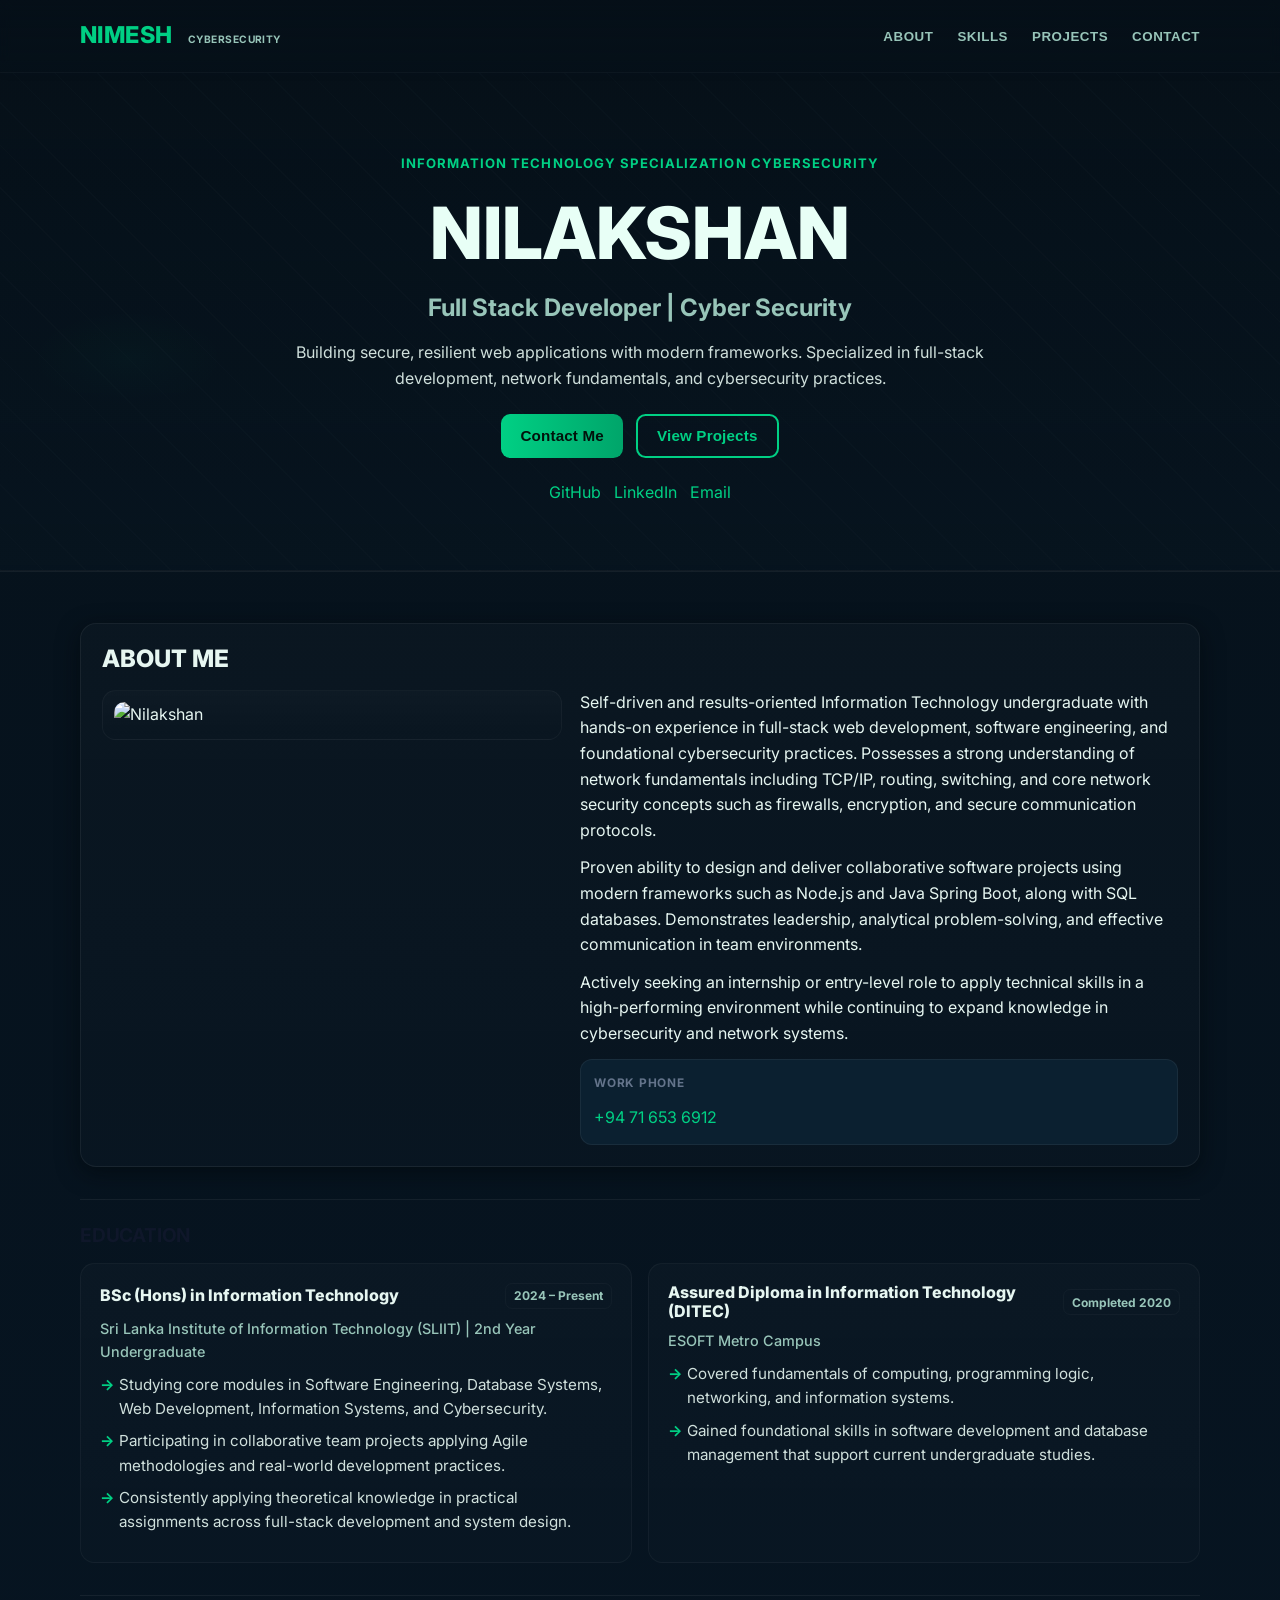
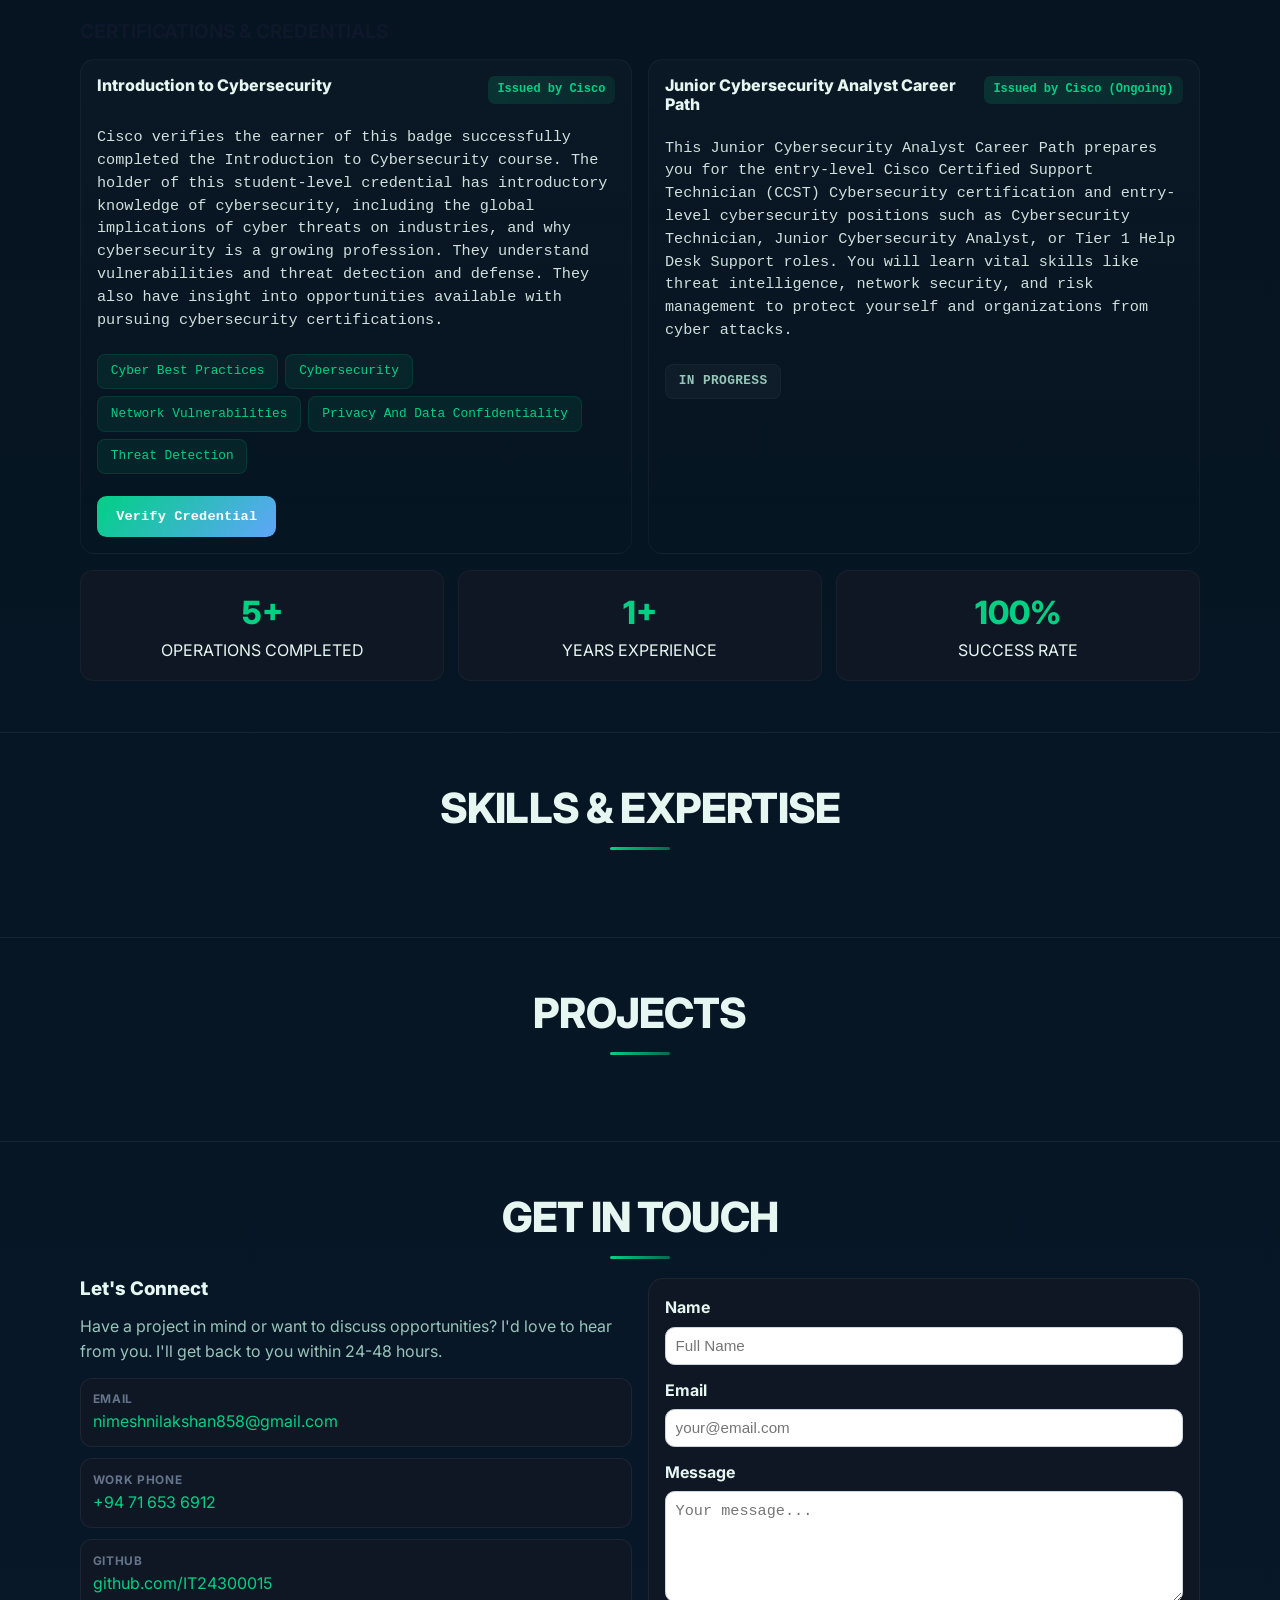
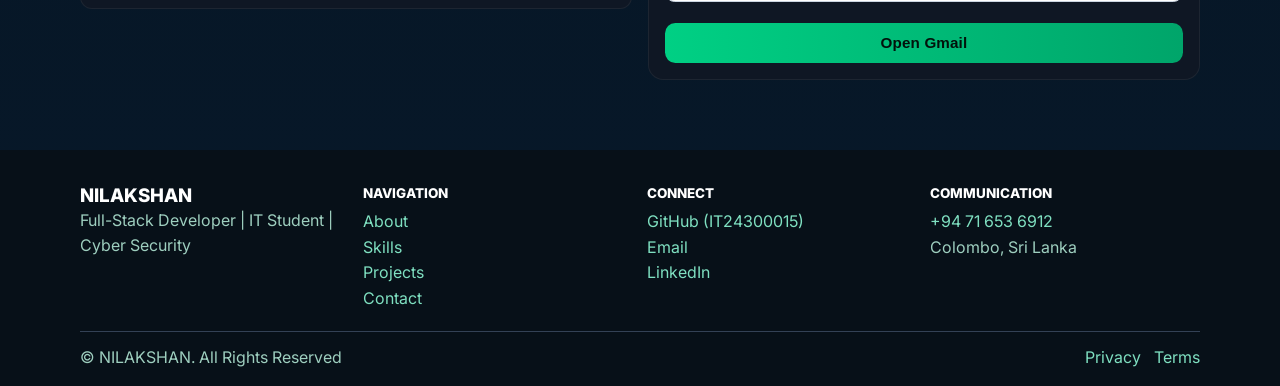
==== index.html @ 45b8a439 "feat: apply cybersecurity theme, fonts, and education/cert layout" ====
<!doctype html>
<html lang="en">
  <head>
    <meta charset="UTF-8" />
    <link rel="icon" type="image/jpeg" href="client/public/profile.jpeg" />
    <meta name="viewport" content="width=device-width, initial-scale=1.0" />
    <title>Nilakshan | Cyber Security</title>
    <link href="https://fonts.googleapis.com/css2?family=Inter:wght@300;400;600;700;800&display=swap" rel="stylesheet">
    <link rel="stylesheet" href="client/src/index.css" />
    <link rel="stylesheet" href="client/src/cyber-theme.css" />
  </head>
  <body>
    <nav class="site-nav" role="navigation" aria-label="Main Navigation">
      <div class="container nav-inner">
        <div class="brand">NIMESH <span class="brand-sub">Cybersecurity</span></div>

        <div class="desktop-links">
          <button data-scroll="#about" class="nav-link" type="button">ABOUT</button>
          <button data-scroll="#skills" class="nav-link" type="button">SKILLS</button>
          <button data-scroll="#projects" class="nav-link" type="button">PROJECTS</button>
          <button data-scroll="#contact" class="nav-link" type="button">CONTACT</button>
        </div>

        <button id="menu-toggle" class="menu-toggle" aria-label="Toggle navigation" aria-expanded="false" aria-controls="mobile-menu" type="button">
          <span></span>
          <span></span>
          <span></span>
        </button>
      </div>

      <div id="mobile-menu" class="mobile-menu hidden">
        <div class="container mobile-menu-inner">
          <button data-scroll="#about" class="nav-link" type="button">ABOUT</button>
          <button data-scroll="#skills" class="nav-link" type="button">SKILLS</button>
          <button data-scroll="#projects" class="nav-link" type="button">PROJECTS</button>
          <button data-scroll="#contact" class="nav-link" type="button">CONTACT</button>
        </div>
      </div>
    </nav>

    <section class="hero">
      <div class="container hero-content">
        <div class="hero-kicker">
          Information Technology Specialization CyberSecurity
        </div>

        <h1>NILAKSHAN</h1>

        <p class="hero-role">Full Stack Developer | Cyber Security</p>

        <p class="hero-desc">
          Building secure, resilient web applications with modern frameworks.
          Specialized in full-stack development, network fundamentals, and cybersecurity practices.
        </p>

        <div class="hero-actions">
          <button data-scroll="#contact" class="btn btn-primary" type="button">Contact Me</button>
          <button data-scroll="#projects" class="btn btn-outline" type="button">View Projects</button>
        </div>

        <div class="social-links">
          <a href="https://github.com/IT24300015" target="_blank" rel="noopener noreferrer" aria-label="GitHub">
            GitHub
          </a>
          <a href="https://linkedin.com/in/nimesh-nilakshan" target="_blank" rel="noopener noreferrer" aria-label="LinkedIn">
            LinkedIn
          </a>
          <a href="https://mail.google.com/mail/?view=cm&fs=1&to=nimeshnilakshan858@gmail.com" target="_blank" rel="noopener noreferrer" aria-label="Email">
            Email
          </a>
        </div>
      </div>
    </section>

    <section id="about" class="section">
      <div class="container">
        <div class="card about-card">
          <h2>ABOUT ME</h2>
          <div class="about-grid">
            <div class="about-photo-wrap">
              <div class="photo-shell">
                <img id="profile-image" src="client/public/profile.jpeg" alt="Nilakshan" class="profile-image" />
              </div>
            </div>
            <div class="about-text">
              <p>Self-driven and results-oriented Information Technology undergraduate with hands-on experience in full-stack web development, software engineering, and foundational cybersecurity practices. Possesses a strong understanding of network fundamentals including TCP/IP, routing, switching, and core network security concepts such as firewalls, encryption, and secure communication protocols.</p>
              <p>Proven ability to design and deliver collaborative software projects using modern frameworks such as Node.js and Java Spring Boot, along with SQL databases. Demonstrates leadership, analytical problem-solving, and effective communication in team environments.</p>
              <p>Actively seeking an internship or entry-level role to apply technical skills in a high-performing environment while continuing to expand knowledge in cybersecurity and network systems.</p>
              <div class="info-boxes">
                <div class="info-box">
                  <p class="label">Work Phone</p>
                  <a href="tel:+94716536912">+94 71 653 6912</a>
                </div>
              </div>
            </div>
          </div>
        </div>

        <!-- EDUCATION SECTION -->
        <div class="education-section">
          <h3>EDUCATION</h3>
          <div class="education-items">
            <div class="education-item">
              <div class="education-header">
                <h4>BSc (Hons) in Information Technology</h4>
                <span class="duration">2024 – Present</span>
              </div>
              <p class="institution">Sri Lanka Institute of Information Technology (SLIIT) | 2nd Year Undergraduate</p>
              <ul class="education-highlights">
                <li>Studying core modules in Software Engineering, Database Systems, Web Development, Information Systems, and Cybersecurity.</li>
                <li>Participating in collaborative team projects applying Agile methodologies and real-world development practices.</li>
                <li>Consistently applying theoretical knowledge in practical assignments across full-stack development and system design.</li>
              </ul>
            </div>
            <div class="education-item">
              <div class="education-header">
                <h4>Assured Diploma in Information Technology (DITEC)</h4>
                <span class="duration">Completed 2020</span>
              </div>
              <p class="institution">ESOFT Metro Campus</p>
              <ul class="education-highlights">
                <li>Covered fundamentals of computing, programming logic, networking, and information systems.</li>
                <li>Gained foundational skills in software development and database management that support current undergraduate studies.</li>
              </ul>
            </div>
          </div>
        </div>

        <!-- CERTIFICATIONS SECTION -->
        <div class="certifications-section">
          <h3>CERTIFICATIONS & CREDENTIALS</h3>
          <div class="certification-items">
            <div class="certification-item">
              <div class="cert-header">
                <h4>Introduction to Cybersecurity</h4>
                <span class="cert-issuer">Issued by Cisco</span>
              </div>
              <p class="cert-description">Cisco verifies the earner of this badge successfully completed the Introduction to Cybersecurity course. The holder of this student-level credential has introductory knowledge of cybersecurity, including the global implications of cyber threats on industries, and why cybersecurity is a growing profession. They understand vulnerabilities and threat detection and defense. They also have insight into opportunities available with pursuing cybersecurity certifications.</p>
              <div class="cert-skills">
                <span class="skill-tag">Cyber Best Practices</span>
                <span class="skill-tag">Cybersecurity</span>
                <span class="skill-tag">Network Vulnerabilities</span>
                <span class="skill-tag">Privacy And Data Confidentiality</span>
                <span class="skill-tag">Threat Detection</span>
              </div>
              <a href="https://www.credly.com/badges/5a985ff7-1196-4618-8143-bab5b51dd28c/linked_in_profile" target="_blank" rel="noopener noreferrer" class="btn btn-verify">Verify Credential</a>
            </div>
            <div class="certification-item">
              <div class="cert-header">
                <h4>Junior Cybersecurity Analyst Career Path</h4>
                <span class="cert-issuer">Issued by Cisco (Ongoing)</span>
              </div>
              <p class="cert-description">This Junior Cybersecurity Analyst Career Path prepares you for the entry-level Cisco Certified Support Technician (CCST) Cybersecurity certification and entry-level cybersecurity positions such as Cybersecurity Technician, Junior Cybersecurity Analyst, or Tier 1 Help Desk Support roles. You will learn vital skills like threat intelligence, network security, and risk management to protect yourself and organizations from cyber attacks.</p>
              <div class="cert-progress">
                <span class="status-badge ongoing">In Progress</span>
              </div>
            </div>
          </div>
        </div>

        <div class="stats-grid">
          <div class="stat-card"><div class="stat-value">5+</div><p>OPERATIONS COMPLETED</p></div>
          <div class="stat-card"><div class="stat-value">1+</div><p>YEARS EXPERIENCE</p></div>
          <div class="stat-card"><div class="stat-value">100%</div><p>SUCCESS RATE</p></div>
        </div>
      </div>
    </section>

    <section id="skills" class="section">
      <div class="container">
        <h2 class="section-title">SKILLS & EXPERTISE</h2>
        <div id="skills-grid" class="skills-grid"></div>
      </div>
    </section>

    <section id="projects" class="section">
      <div class="container">
        <h2 class="section-title">PROJECTS</h2>
        <div id="projects-grid" class="projects-grid"></div>
      </div>
    </section>

    <section id="contact" class="section">
      <div class="container contact-wrap">
        <h2 class="section-title">GET IN TOUCH</h2>
        <div class="contact-grid">
          <div>
            <h3>Let's Connect</h3>
            <p class="contact-intro">Have a project in mind or want to discuss opportunities? I'd love to hear from you. I'll get back to you within 24-48 hours.</p>
            <div class="contact-list">
              <div class="contact-item"><p class="label">EMAIL</p><a href="https://mail.google.com/mail/?view=cm&fs=1&to=nimeshnilakshan858@gmail.com" target="_blank" rel="noopener noreferrer">nimeshnilakshan858@gmail.com</a></div>
              <div class="contact-item"><p class="label">WORK PHONE</p><a href="tel:+94716536912">+94 71 653 6912</a></div>
              <div class="contact-item"><p class="label">GITHUB</p><a href="https://github.com/IT24300015" target="_blank" rel="noopener noreferrer">github.com/IT24300015</a></div>
            </div>
          </div>
          <div>
            <form id="contact-form" class="contact-form">
              <div class="field"><label for="name">Name</label><input type="text" id="name" name="name" placeholder="Full Name" /></div>
              <div class="field"><label for="email">Email</label><input type="email" id="email" name="email" placeholder="your@email.com" /></div>
              <div class="field"><label for="message">Message</label><textarea id="message" name="message" rows="5" placeholder="Your message..."></textarea></div>
              <div id="form-status" class="hidden"></div>
              <button type="submit" class="btn btn-primary full">Open Gmail</button>
            </form>
          </div>
        </div>
      </div>
    </section>

    <footer class="site-footer">
      <div class="container">
        <div class="footer-grid">
          <div>
            <h3>NILAKSHAN</h3>
            <p>Full-Stack Developer | IT Student | Cyber Security</p>
          </div>
          <div>
            <h4>NAVIGATION</h4>
            <ul>
              <li><a href="#about">About</a></li>
              <li><a href="#skills">Skills</a></li>
              <li><a href="#projects">Projects</a></li>
              <li><a href="#contact">Contact</a></li>
            </ul>
          </div>
          <div>
            <h4>CONNECT</h4>
            <ul>
              <li><a href="https://github.com/IT24300015" target="_blank" rel="noopener noreferrer">GitHub (IT24300015)</a></li>
              <li><a href="https://mail.google.com/mail/?view=cm&fs=1&to=nimeshnilakshan858@gmail.com" target="_blank" rel="noopener noreferrer">Email</a></li>
              <li><a href="https://linkedin.com/in/nimesh-nilakshan" target="_blank" rel="noopener noreferrer">LinkedIn</a></li>
            </ul>
          </div>
          <div>
            <h4>COMMUNICATION</h4>
            <ul>
              <li><a href="tel:+94716536912">+94 71 653 6912</a></li>
              <li>Colombo, Sri Lanka</li>
            </ul>
          </div>
        </div>

        <div class="footer-bottom">
          <p>© <span id="current-year"></span> NILAKSHAN. All Rights Reserved</p>
          <div class="footer-links"><a href="#">Privacy</a><a href="#">Terms</a></div>
        </div>
      </div>
    </footer>

    <script src="client/src/main.js"></script>
  </body>
</html>
---- client/src/index.css ----
﻿* {
  margin: 0;
  padding: 0;
  box-sizing: border-box;
}

html,
body {
  width: 100%;
}

html {
  scroll-behavior: smooth;
}

body {
  font-family: 'Inter', 'Segoe UI', Tahoma, Geneva, Verdana, sans-serif;
  background: #f8fafc;
  color: #1f2937;
  line-height: 1.6;
}

:root {
  --primary: #1d4ed8;
  --primary-dark: #1e40af;
  --surface: #ffffff;
  --surface-soft: #f1f5f9;
  --border: #dbe4ef;
  --text: #1f2937;
  --muted: #5b6475;
  --footer: #0f172a;
}

.container {
  width: min(1120px, 92%);
  margin: 0 auto;
}

.hidden {
  display: none !important;
}

h1,
h2,
h3,
h4 {
  line-height: 1.2;
  font-family: 'Inter', 'Segoe UI', Tahoma, Geneva, Verdana, sans-serif;
  font-weight: 800;
}

a {
  color: var(--primary);
  text-decoration: none;
}

a:hover {
  color: var(--primary-dark);
}

.site-nav {
  position: sticky;
  top: 0;
  z-index: 10;
  background: #ffffff;
  border-bottom: 1px solid var(--border);
  box-shadow: 0 1px 8px rgba(15, 23, 42, 0.07);
}

.nav-inner {
  display: flex;
  align-items: center;
  justify-content: space-between;
  min-height: 72px;
}

.brand {
  font-size: 1.45rem;
  font-weight: 800;
  color: #0f2244;
  letter-spacing: 0.02em;
}

.desktop-links {
  display: flex;
  gap: 1.5rem;
}

.nav-link {
  border: none;
  background: transparent;
  color: #334155;
  font-weight: 700;
  cursor: pointer;
  letter-spacing: 0.04em;
}

.nav-link:hover {
  color: var(--primary);
}

.menu-toggle {
  display: none;
  border: none;
  background: transparent;
  cursor: pointer;
  width: 32px;
}

.menu-toggle span {
  display: block;
  width: 100%;
  height: 2px;
  margin: 5px 0;
  background: #334155;
}

.mobile-menu {
  border-top: 1px solid var(--border);
  background: #ffffff;
}

.mobile-menu-inner {
  display: grid;
  gap: 0.8rem;
  padding: 0.9rem 0;
}

.hero {
  background: linear-gradient(135deg, #eaf2ff, #dcecff);
  padding: 5rem 0 4rem;
  border-bottom: 1px solid var(--border);
}

.hero-content {
  text-align: center;
  max-width: 880px;
}

.hero-kicker {
  color: var(--primary);
  font-weight: 700;
  letter-spacing: 0.08em;
  text-transform: uppercase;
  font-size: 0.82rem;
  margin-bottom: 1rem;
}

.hero h1 {
  color: #0f2244;
  font-size: clamp(2.2rem, 7vw, 4.5rem);
  margin-bottom: 0.8rem;
}

.hero-role {
  color: #1f3b73;
  font-size: clamp(1rem, 2.5vw, 1.5rem);
  font-weight: 700;
  margin-bottom: 0.8rem;
}

.hero-desc {
  color: var(--muted);
  max-width: 720px;
  margin: 0 auto 1.4rem;
}

.hero-actions,
.social-links {
  display: flex;
  justify-content: center;
  gap: 0.8rem;
  flex-wrap: wrap;
}

.social-links {
  margin-top: 1.4rem;
}

.btn {
  border: none;
  border-radius: 0.65rem;
  padding: 0.72rem 1.2rem;
  font-weight: 600;
  cursor: pointer;
  transition: all 0.2s ease;
  font-size: 0.95rem;
  letter-spacing: 0.01em;
}

.btn-primary {
  background: var(--primary);
  color: #ffffff;
}

.btn-primary:hover {
  background: var(--primary-dark);
  color: #ffffff;
  box-shadow: 0 8px 16px rgba(29, 78, 216, 0.2);
  transform: translateY(-2px);
}

.btn-outline {
  background: transparent;
  color: var(--primary);
  border: 2px solid var(--primary);
}

.btn-outline:hover {
  background: #dbeafe;
}

.section {
  padding: 3.2rem 0;
  border-top: 1px solid var(--border);
}

.section-title {
  text-align: center;
  font-size: clamp(1.8rem, 5vw, 2.6rem);
  margin-bottom: 2.2rem;
  color: #0f172a;
  font-weight: 800;
  letter-spacing: -0.02em;
  position: relative;
  padding-bottom: 1rem;
}

.section-title::after {
  content: '';
  position: absolute;
  bottom: 0;
  left: 50%;
  transform: translateX(-50%);
  width: 60px;
  height: 3px;
  background: linear-gradient(90deg, var(--primary), #60a5fa);
  border-radius: 2px;
}

.card {
  background: var(--surface);
  border: 1px solid var(--border);
  border-radius: 1rem;
  box-shadow: 0 5px 18px rgba(15, 23, 42, 0.08);
}

.about-card {
  padding: 1.3rem;
}

.about-card h2 {
  margin-bottom: 1rem;
}

.about-grid {
  display: grid;
  grid-template-columns: 1fr 1.3fr;
  gap: 1.1rem;
}

.photo-shell {
  border: 1px solid var(--border);
  border-radius: 0.85rem;
  padding: 0.7rem;
  background: #fff;
}

.profile-image {
  width: 100%;
  aspect-ratio: 4/5;
  object-fit: cover;
  border-radius: 0.65rem;
}

.about-text p {
  margin-bottom: 0.75rem;
}

.info-boxes {
  margin-top: 0.8rem;
}

.info-box {
  border: 1px solid var(--border);
  background: var(--surface-soft);
  border-radius: 0.75rem;
  padding: 0.85rem;
}

.label {
  text-transform: uppercase;
  letter-spacing: 0.06em;
  font-size: 0.74rem;
  color: #64748b;
  font-weight: 700;
}

.stats-grid {
  display: grid;
  grid-template-columns: repeat(3, 1fr);
  gap: 0.85rem;
  margin-top: 1rem;
}

.stat-card {
  border: 1px solid var(--border);
  border-radius: 0.8rem;
  background: var(--surface);
  text-align: center;
  padding: 1rem;
}

.stat-value {
  color: var(--primary);
  font-size: 2rem;
  font-weight: 800;
}

.skills-grid,
.projects-grid {
  display: grid;
  grid-template-columns: repeat(3, 1fr);
  gap: 1.2rem;
}

.skill-card {
  border: 1px solid var(--border);
  border-radius: 0.85rem;
  background: var(--surface);
  padding: 1rem;
}

.skill-card h3 {
  font-size: 1.05rem;
  margin-bottom: 0.8rem;
}

.tag-list {
  display: flex;
  gap: 0.5rem;
  flex-wrap: wrap;
  margin-top: 0.6rem;
}

.tag {
  border: 1px solid #bfdbfe;
  color: #1d4ed8;
  background: #eff6ff;
  border-radius: 999px;
  padding: 0.32rem 0.68rem;
  font-size: 0.75rem;
  font-weight: 500;
  transition: all 0.2s ease;
}

.tag:hover {
  background: #dbeafe;
  border-color: #60a5fa;
}

.project-card {
  border: 1px solid var(--border);
  border-radius: 0.9rem;
  overflow: hidden;
  background: var(--surface);
  box-shadow: 0 4px 12px rgba(15, 23, 42, 0.08);
  transition: all 0.3s cubic-bezier(0.4, 0, 0.2, 1);
  position: relative;
  display: flex;
  flex-direction: column;
}

.project-card::before {
  content: '';
  position: absolute;
  top: 0;
  left: 0;
  right: 0;
  height: 4px;
  background: linear-gradient(90deg, var(--primary), #60a5fa);
  opacity: 0;
  transition: opacity 0.3s ease;
}

.project-card:hover {
  border-color: var(--primary);
  box-shadow: 0 16px 28px rgba(29, 78, 216, 0.15);
  transform: translateY(-4px);
}

.project-card:hover::before {
  opacity: 1;
}

.project-image {
  height: 160px;
  width: 100%;
  object-fit: cover;
  transition: transform 0.3s ease;
}

.project-card:hover .project-image {
  transform: scale(1.05);
}

.project-body {
  padding: 1rem;
  display: flex;
  flex-direction: column;
  gap: 0.5rem;
  flex-grow: 1;
}

.project-card h3 {
  font-size: 1.15rem;
  margin-bottom: 0.35rem;
  color: #0f172a;
  font-weight: 700;
  line-height: 1.3;
}

.project-subtitle {
  color: var(--primary);
  font-weight: 600;
  font-size: 0.7rem;
  margin-bottom: 0.4rem;
  text-transform: uppercase;
  letter-spacing: 0.04em;
  order: -1;
}

.project-card > .project-body > p:not(.project-subtitle) {
  font-size: 0.85rem;
  line-height: 1.5;
  color: #64748b;
  margin: 0.4rem 0;
  flex-grow: 1;
}

.bullet-list {
  margin: 0.5rem 0;
  padding-left: 1rem;
  display: none;
}

.bullet-list li {
  margin-bottom: 0.25rem;
  color: #64748b;
  font-size: 0.8rem;
}

.contact-wrap h2 {
  margin-bottom: 1.2rem;
}

.contact-grid {
  display: grid;
  grid-template-columns: 1fr 1fr;
  gap: 1rem;
}

.contact-intro {
  color: var(--muted);
  margin: 0.8rem 0;
}

.contact-list {
  display: grid;
  gap: 0.7rem;
}

.contact-item {
  background: var(--surface);
  border: 1px solid var(--border);
  border-radius: 0.75rem;
  padding: 0.72rem;
}

.contact-form {
  border: 1px solid var(--border);
  border-radius: 0.95rem;
  background: var(--surface);
  padding: 1rem;
}

.field {
  margin-bottom: 0.8rem;
}

.field label {
  display: block;
  margin-bottom: 0.35rem;
  font-weight: 700;
}

.field input,
.field textarea {
  width: 100%;
  border: 1px solid #cbd5e1;
  border-radius: 0.6rem;
  padding: 0.6rem;
  font-size: 0.95rem;
}

.field textarea {
  resize: vertical;
}

.field-status {
  border-radius: 0.6rem;
  padding: 0.55rem 0.7rem;
  margin-bottom: 0.8rem;
  font-size: 0.9rem;
  border: 1px solid transparent;
}

.field-status.error {
  background: #fef2f2;
  border-color: #fecaca;
  color: #b91c1c;
}

.field-status.success {
  background: #ecfdf5;
  border-color: #a7f3d0;
  color: #166534;
}

.full {
  width: 100%;
}

.site-footer {
  background: var(--footer);
  color: #cbd5e1;
  padding: 2.2rem 0 1rem;
  margin-top: 1.2rem;
}

.site-footer h3,
.site-footer h4 {
  color: #ffffff;
}

.site-footer h4 {
  font-size: 0.84rem;
  margin-bottom: 0.5rem;
}

.footer-grid {
  display: grid;
  grid-template-columns: repeat(4, 1fr);
  gap: 0.85rem;
}

.site-footer ul {
  list-style: none;
}

.site-footer a {
  color: #93c5fd;
}

.footer-bottom {
  margin-top: 1.2rem;
  border-top: 1px solid #334155;
  padding-top: 0.8rem;
  display: flex;
  justify-content: space-between;
  gap: 0.8rem;
  flex-wrap: wrap;
}

.footer-links {
  display: flex;
  gap: 0.8rem;
}

/* EDUCATION SECTION */
.education-section {
  margin-top: 2rem;
  padding-top: 1.5rem;
  border-top: 1px solid var(--border);
}

.education-section h3 {
  font-size: 1.2rem;
  margin-bottom: 1rem;
  color: #0f172a;
  font-weight: 700;
  letter-spacing: -0.01em;
}

.education-items {
  display: flex;
  flex-direction: column;
  gap: 1.2rem;
}

.education-item {
  border: 1px solid var(--border);
  border-radius: 0.85rem;
  padding: 1.1rem;
  background: #fafbfc;
  transition: all 0.3s ease;
}

.education-item:hover {
  border-color: var(--primary);
  background: #f0f4f8;
}

.education-header {
  display: flex;
  justify-content: space-between;
  align-items: flex-start;
  margin-bottom: 0.5rem;
}

.education-header h4 {
  font-size: 1rem;
  color: #0f172a;
  margin: 0;
}

.duration {
  background: var(--primary);
  color: white;
  padding: 0.3rem 0.7rem;
  border-radius: 0.5rem;
  font-size: 0.75rem;
  font-weight: 600;
  white-space: nowrap;
  margin-left: 0.5rem;
}

.institution {
  font-size: 0.9rem;
  color: var(--muted);
  margin-bottom: 0.8rem;
  font-weight: 500;
}

.education-highlights {
  list-style: none;
  margin: 0;
  padding: 0;
}

.education-highlights li {
  font-size: 0.95rem;
  color: #334155;
  margin-bottom: 0.5rem;
  padding-left: 1.2rem;
  position: relative;
}

.education-highlights li::before {
  content: '→';
  position: absolute;
  left: 0;
  color: var(--primary);
  font-weight: bold;
}

/* CERTIFICATIONS SECTION */
.certifications-section {
  margin-top: 2rem;
  padding-top: 1.5rem;
  border-top: 1px solid var(--border);
}

.certifications-section h3 {
  font-size: 1.2rem;
  margin-bottom: 1rem;
  color: #0f172a;
  font-weight: 700;
  letter-spacing: -0.01em;
}

.certification-items {
  display: flex;
  flex-direction: column;
  gap: 1.2rem;
}

.certification-item {
  border: 1px solid var(--border);
  border-radius: 0.85rem;
  padding: 1.1rem;
  background: #f8f9fa;
  transition: all 0.3s ease;
}

.certification-item:hover {
  border-color: var(--primary);
  box-shadow: 0 6px 16px rgba(29, 78, 216, 0.08);
}

.cert-header {
  display: flex;
  justify-content: space-between;
  align-items: flex-start;
  margin-bottom: 0.8rem;
}

.cert-header h4 {
  font-size: 1rem;
  color: #0f172a;
  margin: 0;
  flex: 1;
}

.cert-issuer {
  background: linear-gradient(135deg, #667eea 0%, #764ba2 100%);
  color: white;
  padding: 0.35rem 0.8rem;
  border-radius: 0.5rem;
  font-size: 0.75rem;
  font-weight: 600;
  white-space: nowrap;
  margin-left: 0.8rem;
}

.cert-description {
  font-size: 0.95rem;
  color: #334155;
  margin-bottom: 0.8rem;
  line-height: 1.5;
}

.cert-skills {
  display: flex;
  flex-wrap: wrap;
  gap: 0.5rem;
  margin-bottom: 0.8rem;
}

.skill-tag {
  display: inline-block;
  background: #dbeafe;
  color: #0c4a6e;
  padding: 0.4rem 0.8rem;
  border-radius: 0.5rem;
  font-size: 0.8rem;
  font-weight: 500;
  border: 1px solid #93c5fd;
}

.cert-progress {
  margin-bottom: 0.8rem;
}

.status-badge {
  display: inline-block;
  padding: 0.4rem 0.8rem;
  border-radius: 0.5rem;
  font-size: 0.8rem;
  font-weight: 600;
  text-transform: uppercase;
  letter-spacing: 0.03em;
}

.status-badge.ongoing {
  background: #fef3c7;
  color: #92400e;
}

.btn-verify {
  display: inline-block;
  background: linear-gradient(135deg, var(--primary), #60a5fa);
  color: white;
  padding: 0.6rem 1.2rem;
  border-radius: 0.6rem;
  font-size: 0.85rem;
  font-weight: 600;
  text-decoration: none;
  transition: all 0.3s ease;
  border: none;
  cursor: pointer;
  text-align: center;
}

.btn-verify:hover {
  transform: translateY(-2px);
  box-shadow: 0 8px 16px rgba(29, 78, 216, 0.3);
  color: white;
}

@media (max-width: 1024px) {
  .projects-grid {
    grid-template-columns: repeat(2, 1fr);
  }
}

@media (max-width: 900px) {
  .desktop-links {
    display: none;
  }

  .menu-toggle {
    display: inline-block;
  }

  .about-grid,
  .skills-grid,
  .contact-grid,
  .footer-grid,
  .stats-grid {
    grid-template-columns: 1fr;
  }

  .projects-grid {
    grid-template-columns: 1fr;
  }

  .hero {
    padding-top: 3.5rem;
  }
}
---- client/src/cyber-theme.css ----
/* Cybersecurity theme overrides */
:root{
  --primary: #00d084;
  --primary-dark: #00a56a;
  --surface: #0f1724;
  --surface-soft: #0b2030;
  --border: rgba(255,255,255,0.06);
  --text: #e6f6f1;
  --muted: #98c5b9;
  --footer: #071018;
}

/* Global background and text adjustments */
body{
  font-family: 'Inter', ui-sans-serif, system-ui, -apple-system, "Segoe UI", Roboto, "Helvetica Neue", Arial, sans-serif;
  background: radial-gradient(1200px 600px at 10% 10%, rgba(0,208,132,0.03), transparent 8%), radial-gradient(800px 400px at 85% 85%, rgba(0,160,106,0.02), transparent 12%), linear-gradient(180deg, #06111a 0%, #071829 100%);
  color: var(--text) !important;
}

.site-nav{
  background: linear-gradient(180deg, rgba(5,15,23,0.6), rgba(5,15,23,0.35)) !important;
  border-bottom: 1px solid rgba(255,255,255,0.03) !important;
  backdrop-filter: blur(6px);
}

.brand{ color: var(--primary) !important; }
.brand-sub{ display:inline-block; font-size:0.64rem; margin-left:0.6rem; color:var(--muted); font-weight:700; text-transform:uppercase; }

.nav-link{ color:var(--muted) !important; }
.menu-toggle span{ background: rgba(255,255,255,0.16) !important; }

.hero{ background: linear-gradient(180deg, rgba(0,0,0,0.06), rgba(7,24,36,0.25)), repeating-linear-gradient(45deg, rgba(255,255,255,0.01) 0 1px, transparent 1px 30px) !important; border-bottom:1px solid rgba(255,255,255,0.04) !important; }
.hero h1{ color:#e8fff6 !important; }
.hero-role{ color:var(--muted) !important; }
.hero-desc{ color: rgba(230,246,241,0.9) !important; }

.btn-primary{ background: linear-gradient(90deg,var(--primary),var(--primary-dark)) !important; color:#02120b !important; }
.btn-primary:hover{ filter:brightness(1.05); box-shadow:0 12px 30px rgba(0,208,132,0.12) !important; transform:translateY(-3px) !important; }

.section-title{ color:var(--text) !important; }
.section-title::after{ background: linear-gradient(90deg, var(--primary), rgba(0,208,132,0.45)) !important; }

.card{ background: linear-gradient(180deg, rgba(255,255,255,0.02), rgba(255,255,255,0.01)) !important; border:1px solid var(--border) !important; box-shadow:0 6px 22px rgba(2,8,12,0.6) !important; }
.photo-shell{ border:1px solid rgba(255,255,255,0.04) !important; background: linear-gradient(180deg, rgba(255,255,255,0.02), transparent) !important; }
.stat-card{ border:1px solid rgba(255,255,255,0.04) !important; }

.site-footer{ background: var(--footer) !important; color:#9ecfbf !important; }
.site-footer a{ color: #7fe0c1 !important; }

/* Small accent for project cards (left neon border) */
.project-card{ border-left:4px solid rgba(0,208,132,0.12); }

/* Code-like panels: monospace for certificates/projects where appropriate */
.certification-item, .project-card{ font-family: ui-monospace, SFMono-Regular, Menlo, Monaco, 'Roboto Mono', 'Courier New', monospace; }

/* Responsive tweak for hero buttons */
.hero-actions .btn{ border-radius:0.6rem; }

/* subtle focus rings for accessibility */
button:focus, a:focus, input:focus, textarea:focus{ outline: 3px solid rgba(0,208,132,0.12); outline-offset:2px; }

/* Education and Certifications - professional two-column layout */
.education-section {
  margin-top: 2rem;
  padding-top: 1.5rem;
}

.education-items {
  display: grid;
  grid-template-columns: repeat(2, 1fr);
  gap: 1rem;
}

.education-item {
  padding: 1.2rem;
  background: linear-gradient(180deg, rgba(255,255,255,0.02), rgba(255,255,255,0.01));
  border: 1px solid rgba(255,255,255,0.04);
  border-radius: 0.9rem;
}

.education-header {
  display: flex;
  justify-content: space-between;
  align-items: center;
  gap: 0.5rem;
}

.education-header h4 { font-size: 1rem; margin:0; color: var(--text); }
.duration { background: none; color: var(--muted); padding: 0.15rem 0.5rem; font-weight:700; border-radius:0.45rem; border:1px solid rgba(255,255,255,0.03); }
.institution { color: var(--muted); margin-bottom: 0.6rem; }
.education-highlights li { color: rgba(230,246,241,0.9); }

.certifications-section { margin-top: 2rem; padding-top: 1.5rem; }
.certification-items { display: grid; grid-template-columns: repeat(2, 1fr); gap: 1rem; }

.certification-item {
  padding: 1rem;
  border-radius: 0.9rem;
  border: 1px solid rgba(255,255,255,0.04);
  background: linear-gradient(180deg, rgba(255,255,255,0.02), transparent);
  display: flex;
  flex-direction: column;
  gap: 0.6rem;
}

.cert-header { display:flex; justify-content:space-between; align-items:flex-start; gap:0.6rem; }
.cert-header h4 { font-size:1rem; margin:0; color:var(--text); }
.cert-issuer { background: linear-gradient(90deg, rgba(0,208,132,0.15), rgba(0,160,106,0.12)); color:var(--primary); padding:0.28rem 0.6rem; border-radius:0.45rem; font-weight:700; }

.cert-description { color: rgba(230,246,241,0.9); }
.cert-skills { gap:0.45rem; }
.skill-tag { background: rgba(0,208,132,0.08); color: var(--primary); border:1px solid rgba(0,208,132,0.12); }

.btn-verify { margin-top: auto; align-self:flex-start; }
.cert-progress .status-badge { background: rgba(255,255,255,0.03); color: var(--muted); border:1px solid rgba(255,255,255,0.03); }

@media (max-width: 900px) {
  .education-items, .certification-items { grid-template-columns: 1fr; }
}
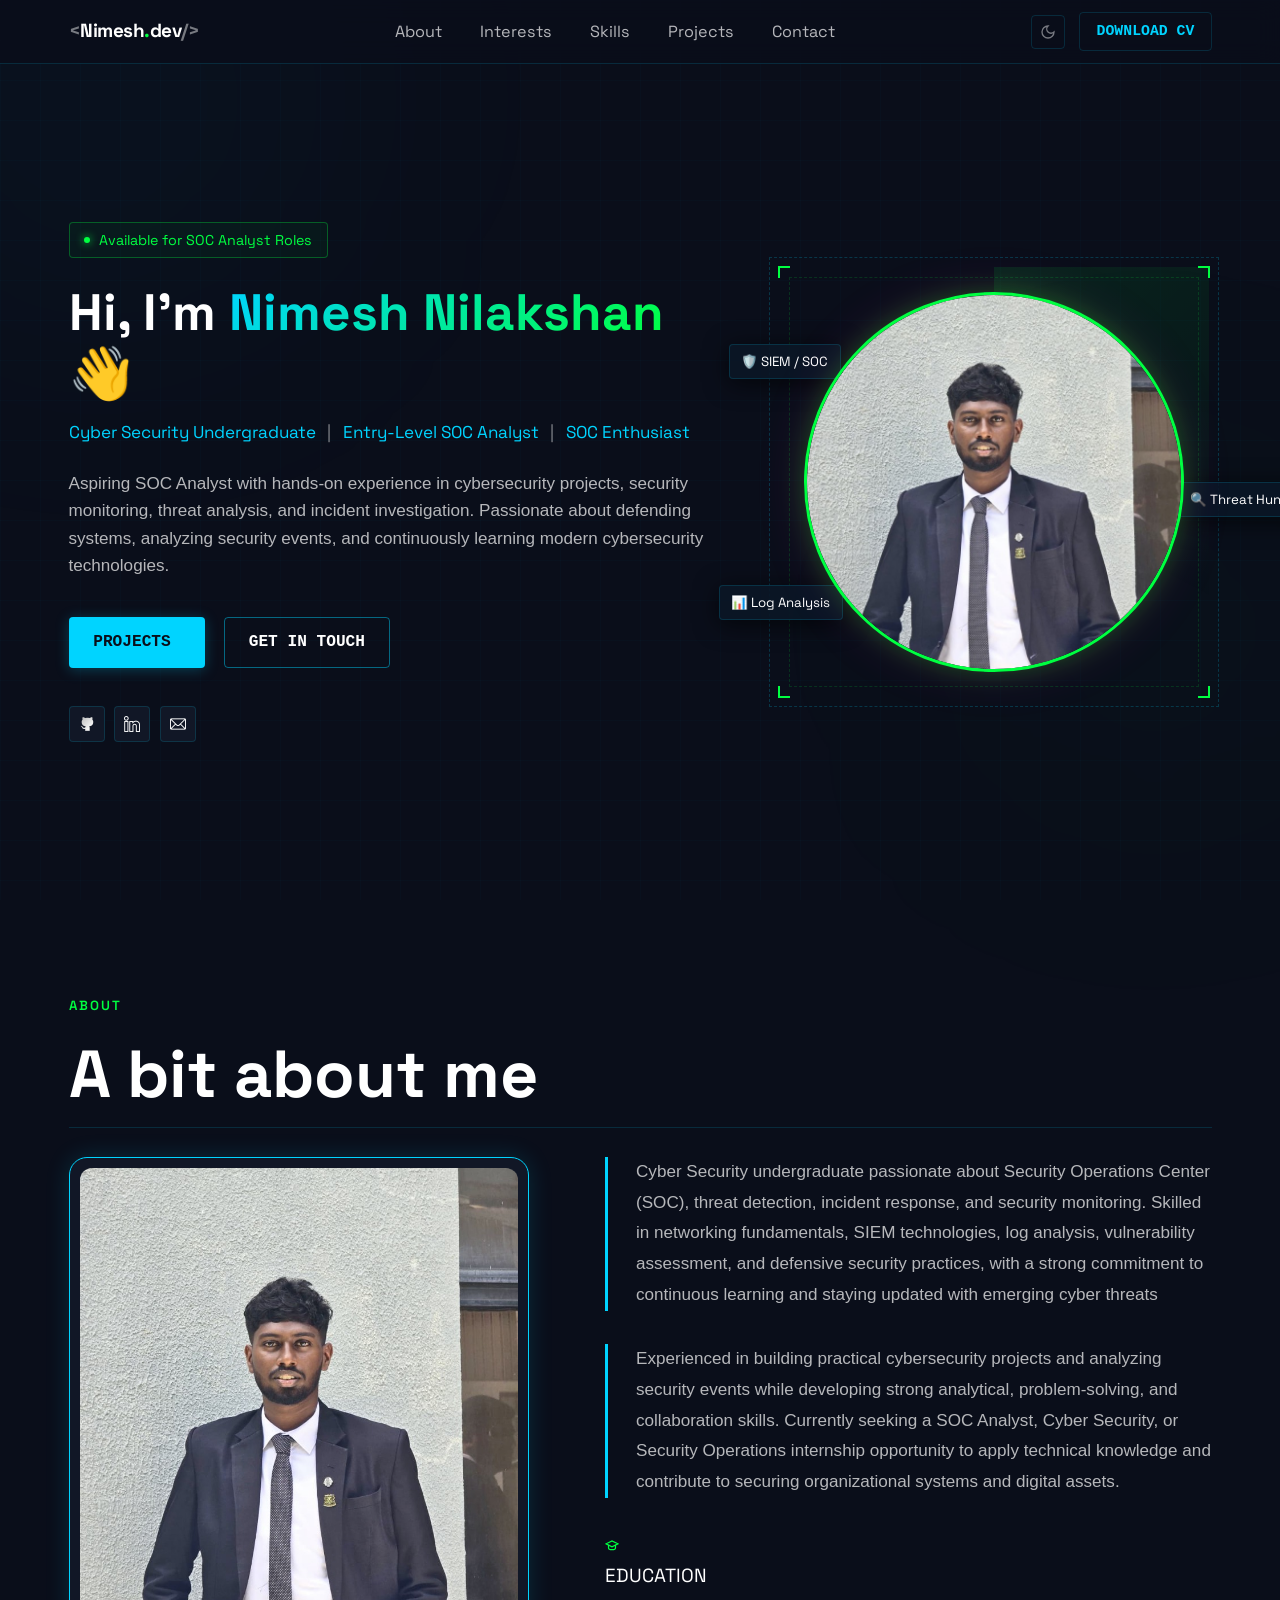
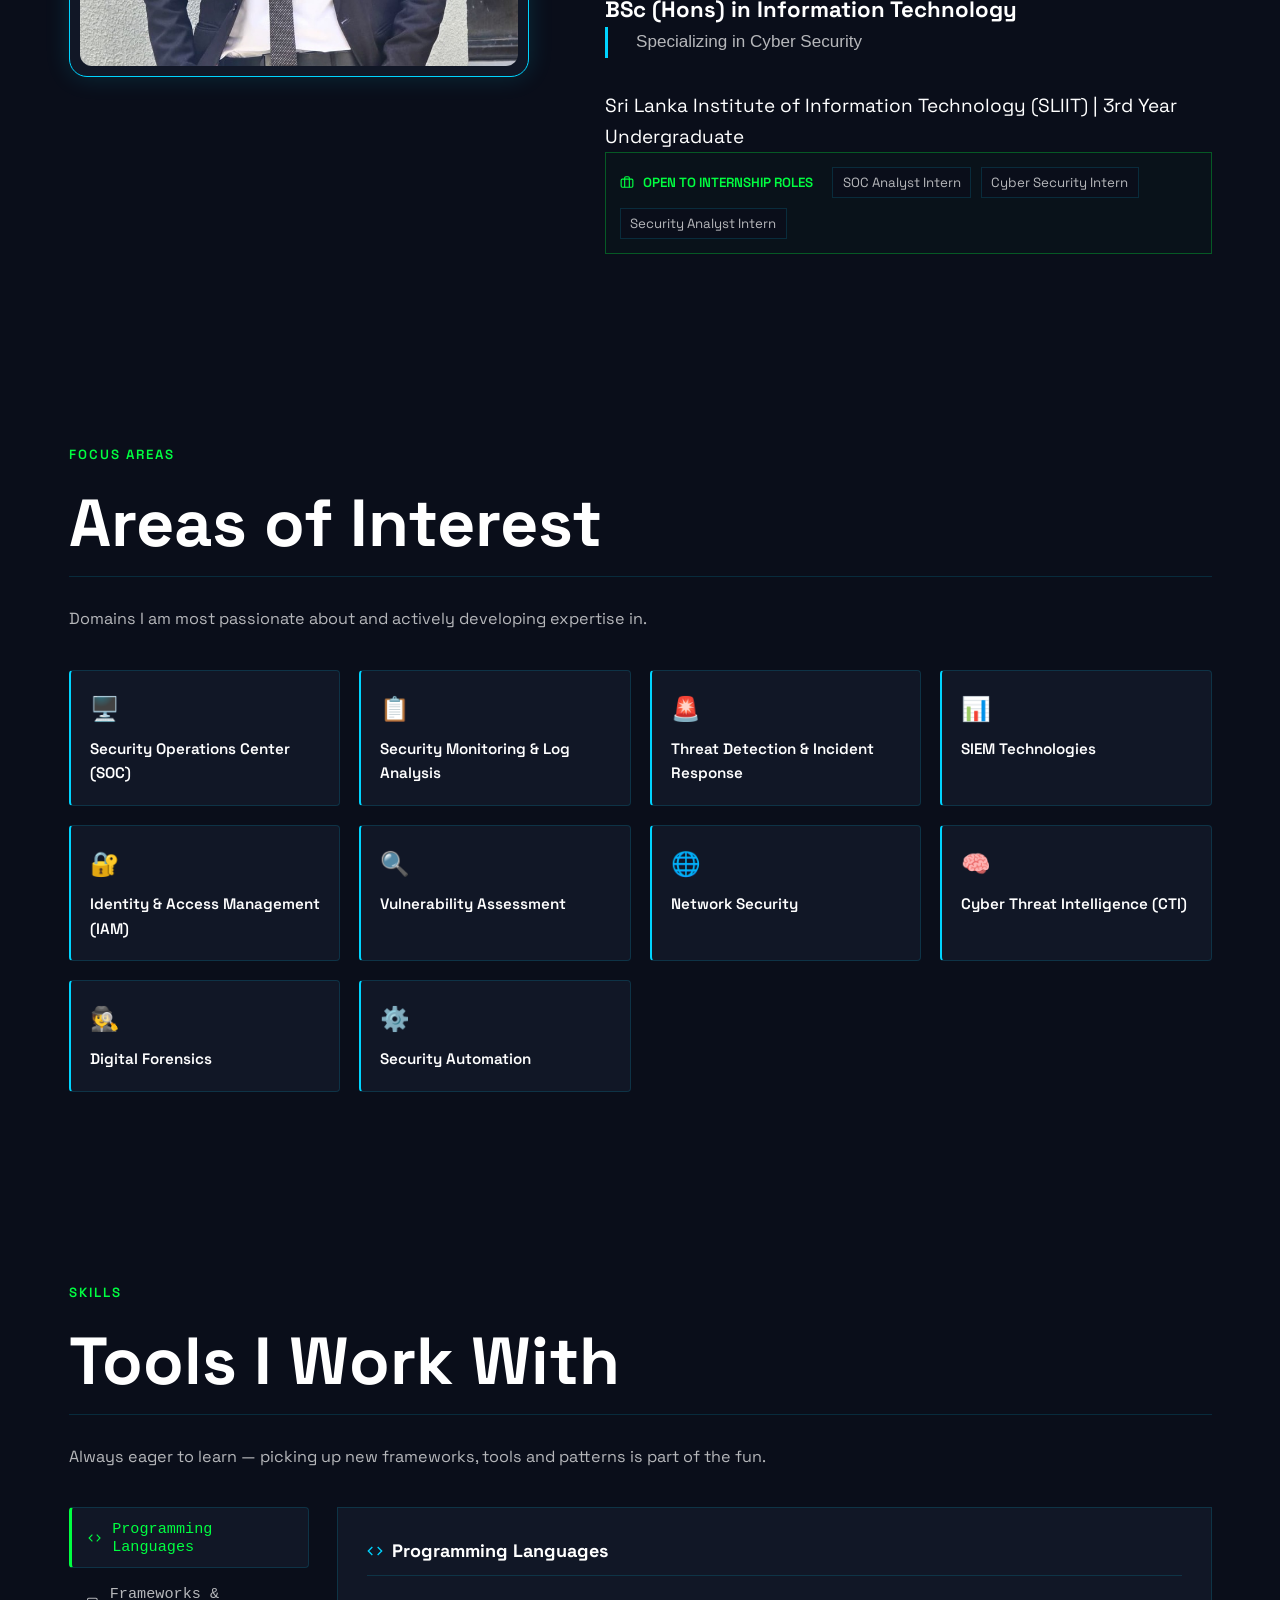
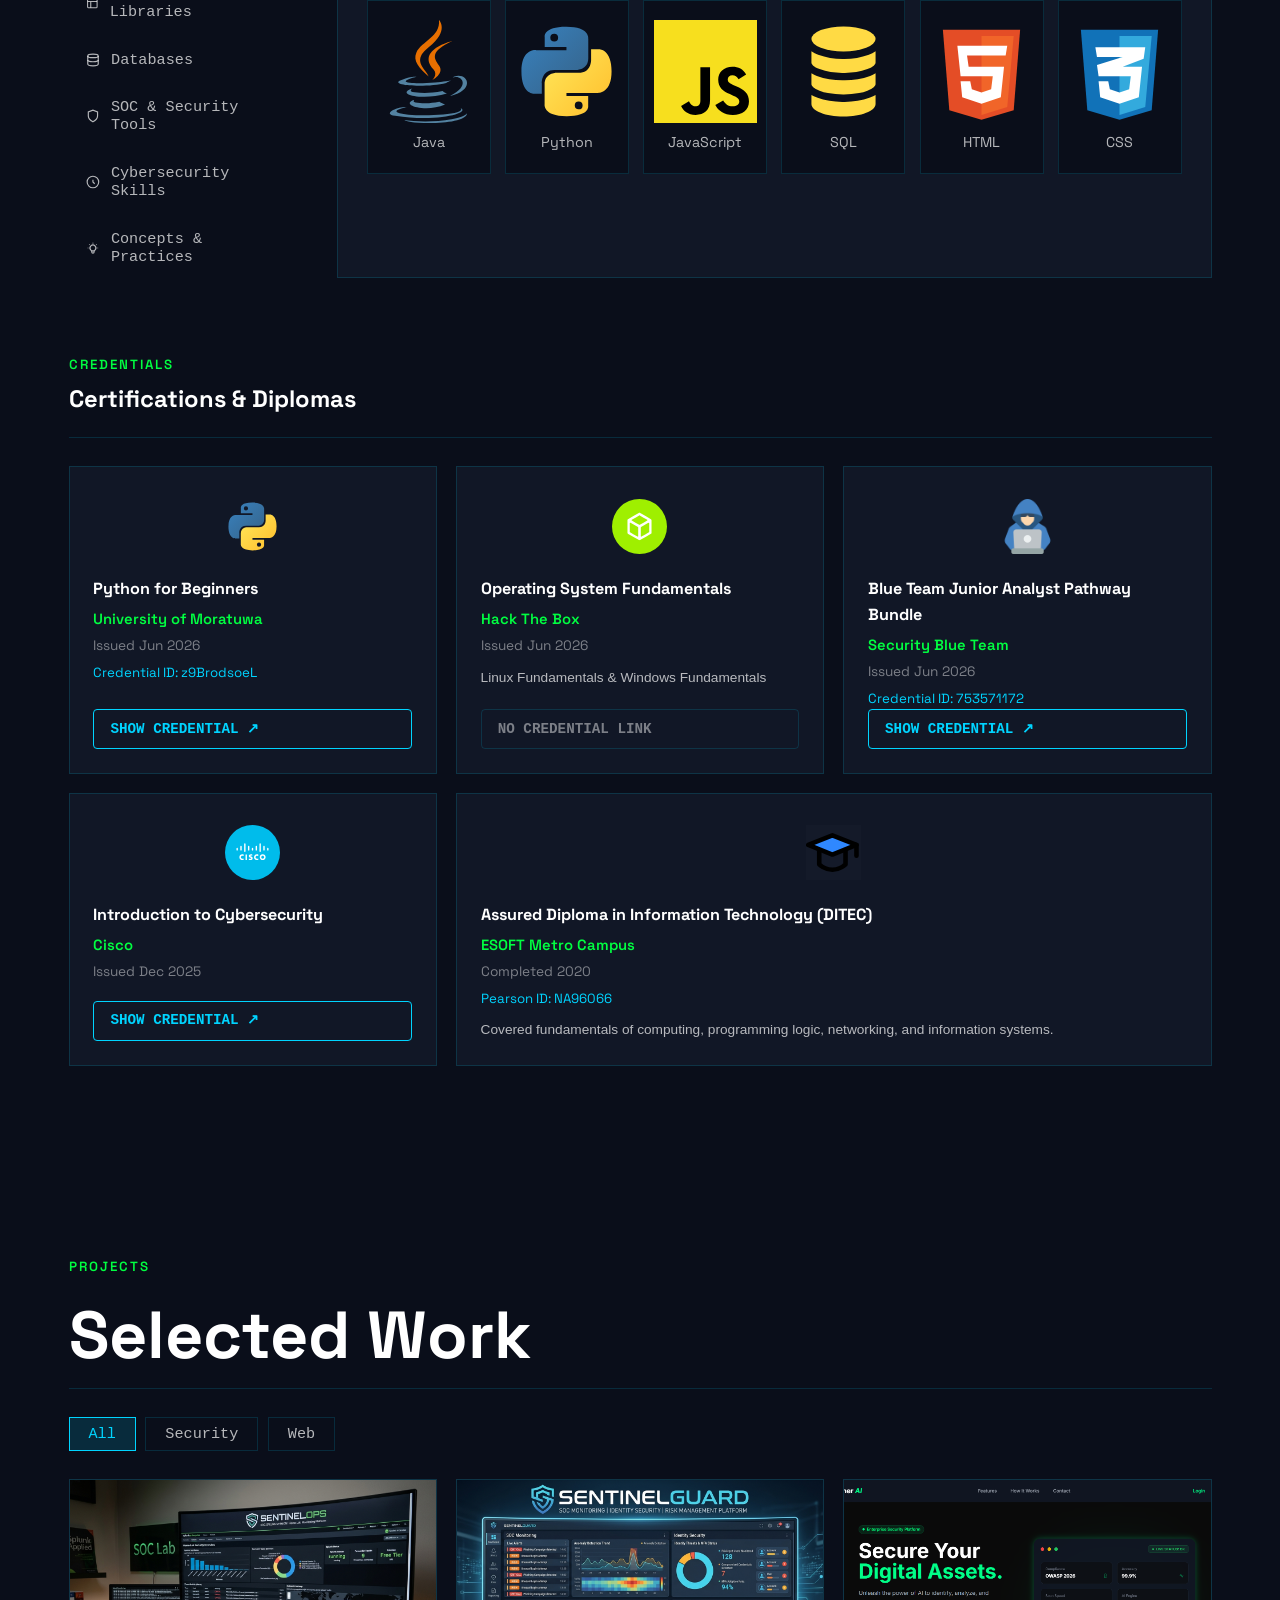
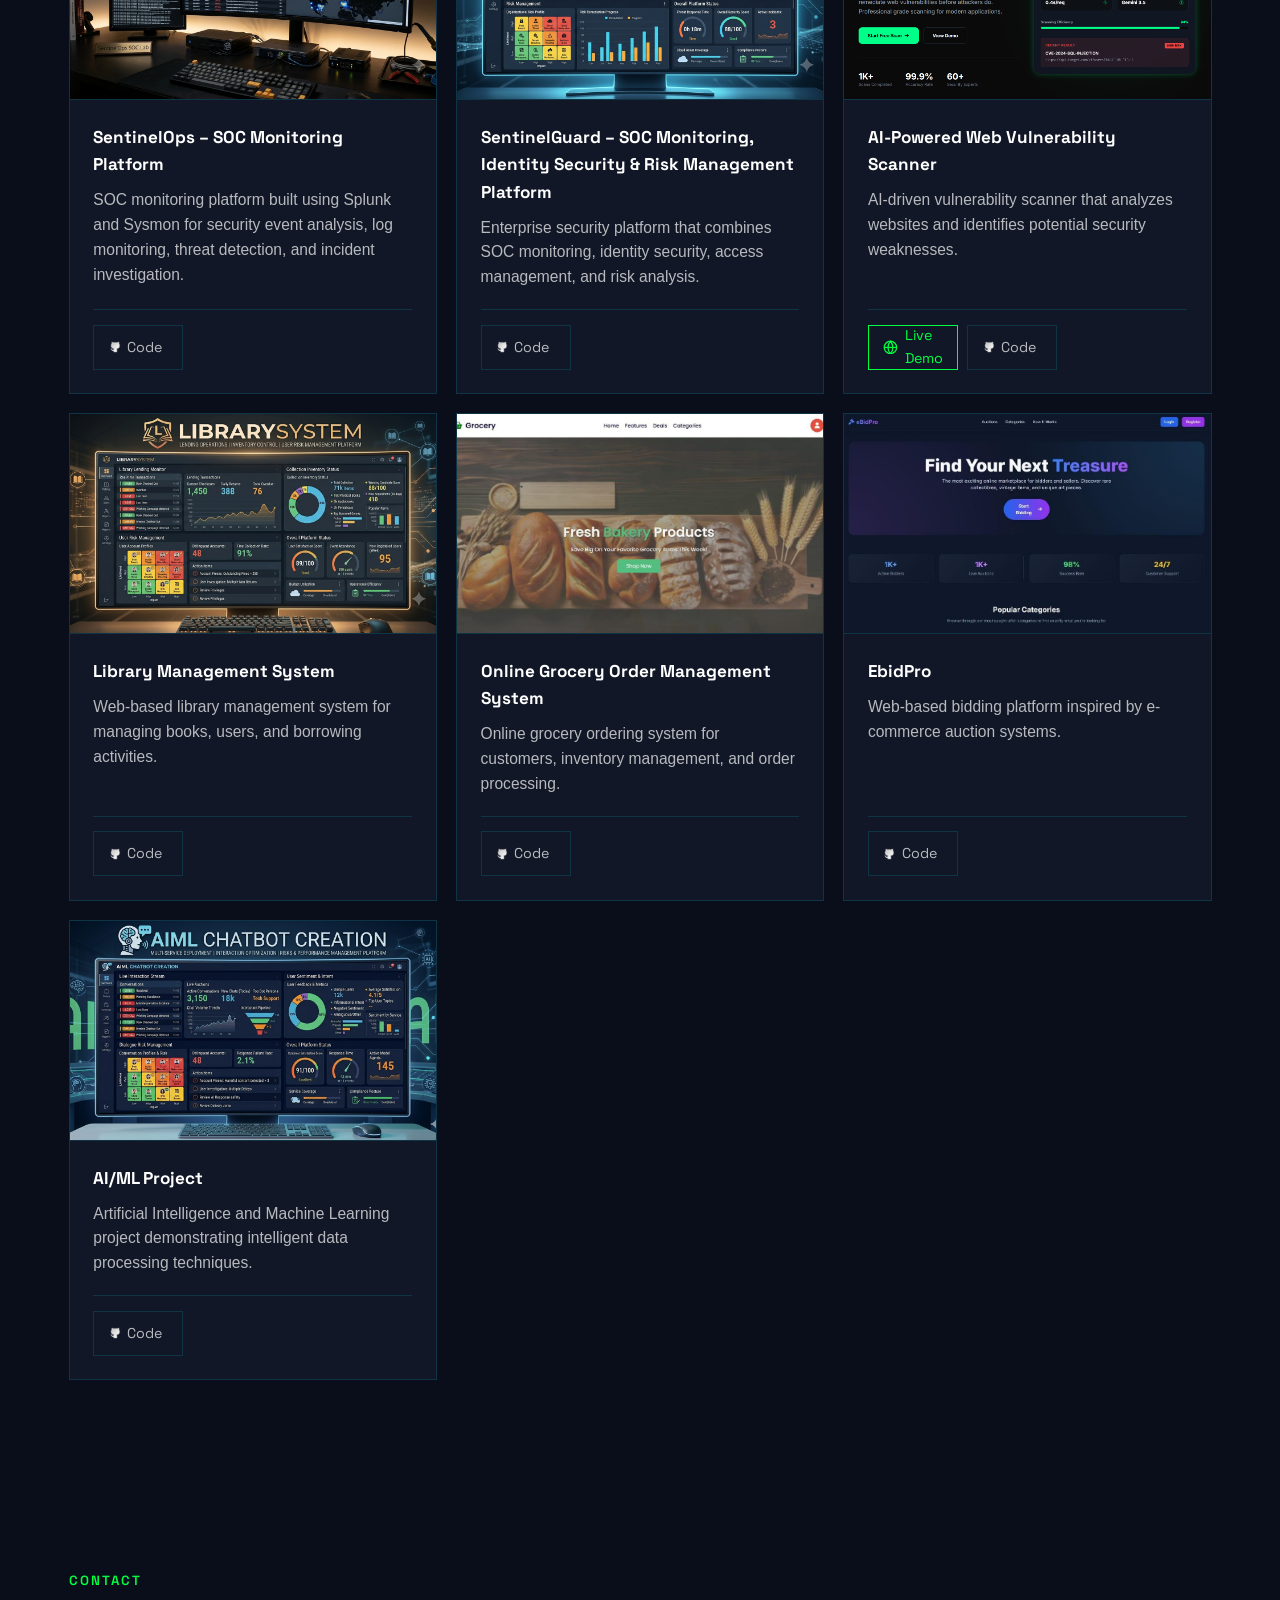
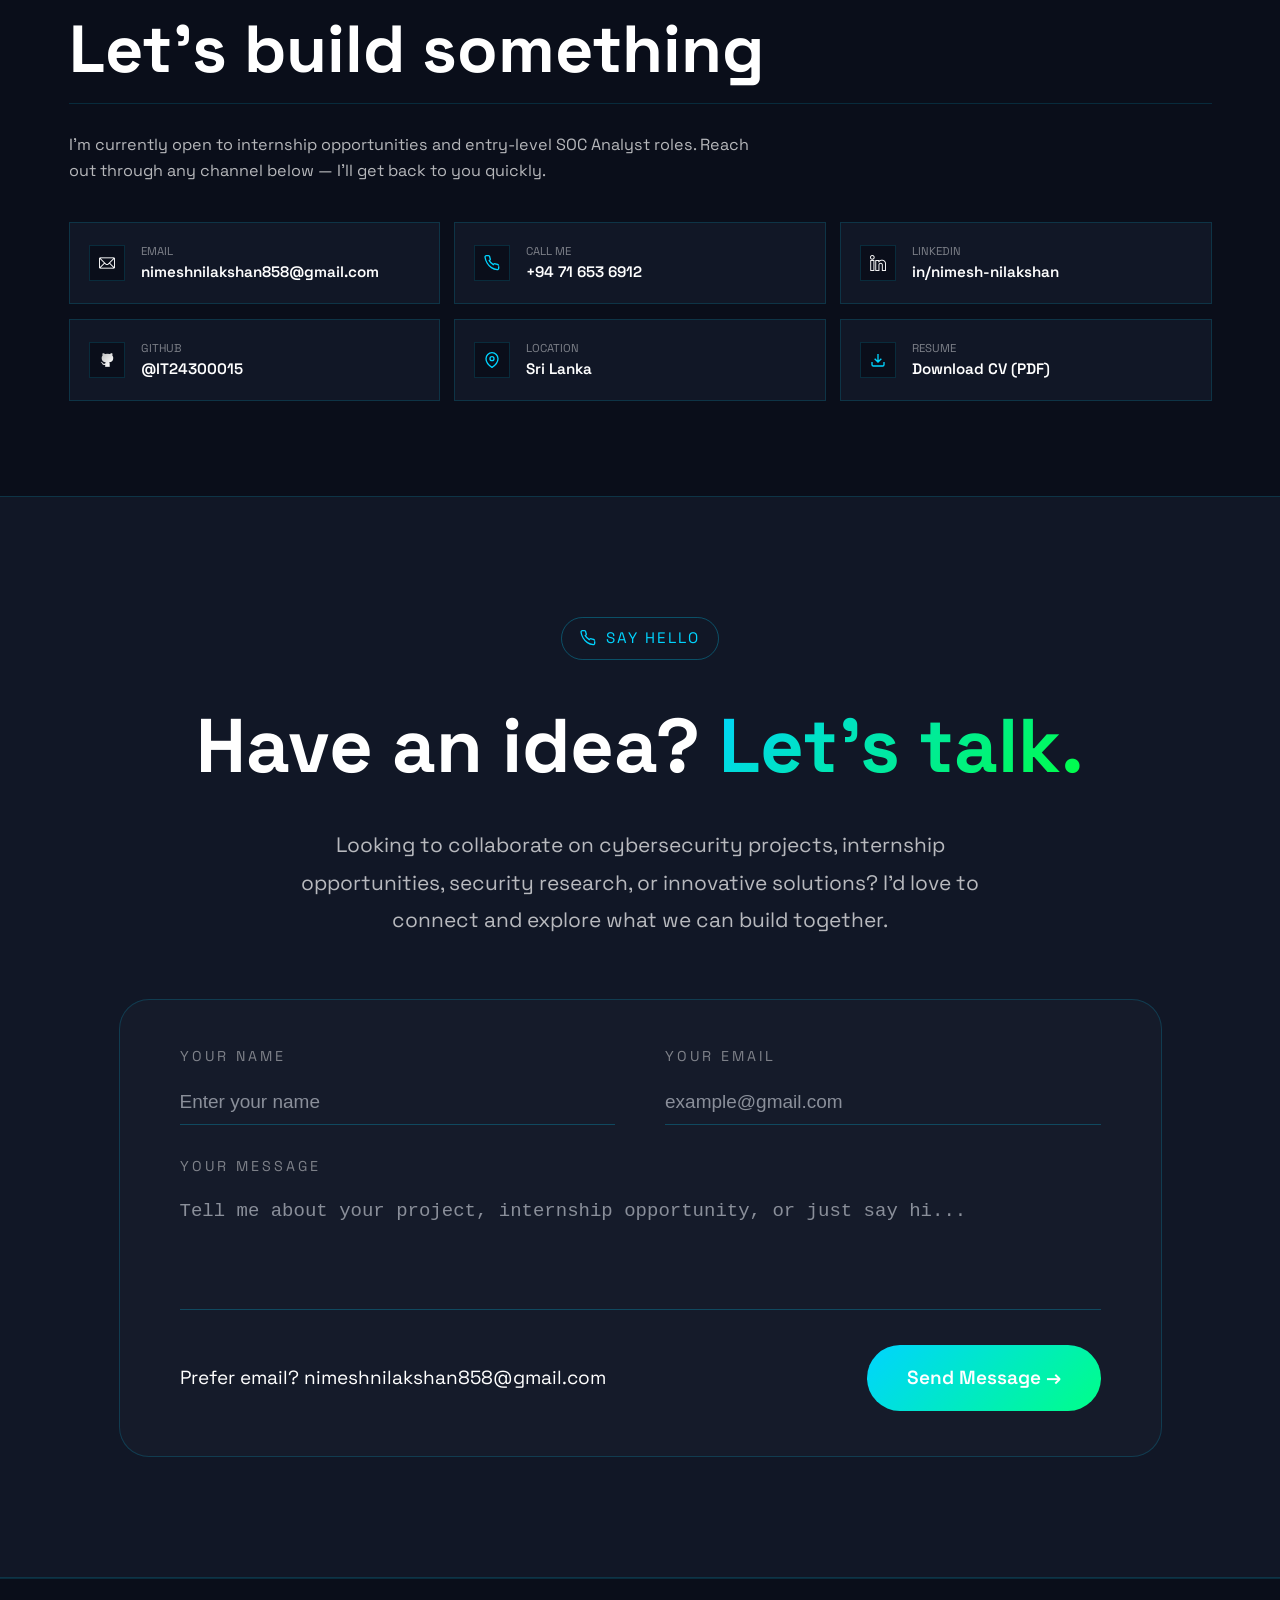
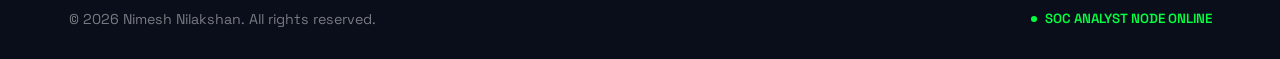
==== commit 1fb3665c: "add new features" ====
--- a/index.html
+++ b/index.html
@@ -1,251 +1,910 @@
-<!doctype html>
-<html lang="en">
-  <head>
+<!DOCTYPE html>
+<html lang="en" data-theme="dark">
+
+<head>
     <meta charset="UTF-8" />
-    <link rel="icon" type="image/jpeg" href="client/public/profile.jpeg" />
     <meta name="viewport" content="width=device-width, initial-scale=1.0" />
-    <title>Nilakshan | Cyber Security</title>
-    <link href="https://fonts.googleapis.com/css2?family=Inter:wght@300;400;600;700;800&display=swap" rel="stylesheet">
-    <link rel="stylesheet" href="client/src/index.css" />
-    <link rel="stylesheet" href="client/src/cyber-theme.css" />
-  </head>
-  <body>
-    <nav class="site-nav" role="navigation" aria-label="Main Navigation">
-      <div class="container nav-inner">
-        <div class="brand">NIMESH <span class="brand-sub">Cybersecurity</span></div>
-
-        <div class="desktop-links">
-          <button data-scroll="#about" class="nav-link" type="button">ABOUT</button>
-          <button data-scroll="#skills" class="nav-link" type="button">SKILLS</button>
-          <button data-scroll="#projects" class="nav-link" type="button">PROJECTS</button>
-          <button data-scroll="#contact" class="nav-link" type="button">CONTACT</button>
+    <title>Nimesh Nilakshan | SOC Analyst Portfolio</title>
+    <meta name="description"
+        content="Cybersecurity Undergraduate & Aspiring SOC Analyst. Hands-on experience in SIEM, threat detection, log analysis, and incident response. Based in Sri Lanka." />
+    <link rel="preconnect" href="https://fonts.googleapis.com" />
+    <link rel="preconnect" href="https://fonts.gstatic.com" crossorigin />
+    <link
+        href="https://fonts.googleapis.com/css2?family=Space+Grotesk:wght@300;400;500;600;700&display=swap" rel="stylesheet"
+        rel="stylesheet" />
+    <link rel="stylesheet" href="style.css" />
+</head>
+
+<body>
+
+    <!-- Animated Background Blobs -->
+    <div class="bg-blob blob-1"></div>
+    <div class="bg-blob blob-2"></div>
+    <div class="bg-blob blob-3"></div>
+    <div class="grid-overlay"></div>
+
+    <!-- ═══════════════════════════════════════ NAVBAR ═══════════════════════════════════════ -->
+    <header class="navbar" id="navbar">
+        <div class="nav-container">
+            <a href="#hero" class="nav-brand">
+                <span class="brand-lt">&lt;</span>Nimesh<span class="brand-accent">.</span>dev<span
+                    class="brand-lt">/&gt;</span>
+            </a>
+
+            <nav class="nav-links" id="navLinks">
+                <a href="#about" class="nav-link" data-section="about">About</a>
+                <a href="#interests" class="nav-link" data-section="interests">Interests</a>
+                <a href="#skills" class="nav-link" data-section="skills">Skills</a>
+                <a href="#projects" class="nav-link" data-section="projects">Projects</a>
+                <a href="#contact" class="nav-link" data-section="contact">Contact</a>
+            </nav>
+
+            <div class="nav-right">
+                <button class="theme-btn" id="themeBtn" aria-label="Toggle theme">
+                    <svg class="sun-icon" viewBox="0 0 24 24" fill="none" stroke="currentColor" stroke-width="2">
+                        <circle cx="12" cy="12" r="4" />
+                        <path
+                            d="M12 2v2M12 20v2M4.93 4.93l1.41 1.41M17.66 17.66l1.41 1.41M2 12h2M20 12h2M6.34 17.66l-1.41 1.41M19.07 4.93l-1.41 1.41" />
+                    </svg>
+                    <svg class="moon-icon" viewBox="0 0 24 24" fill="none" stroke="currentColor" stroke-width="2">
+                        <path d="M12 3a6 6 0 0 0 9 9 9 9 0 1 1-9-9Z" />
+                    </svg>
+                </button>
+                <a href="#" class="btn btn-sm btn-outline">Download CV</a>
+                <button class="hamburger" id="hamburger" aria-label="Toggle menu">
+                    <span></span><span></span><span></span>
+                </button>
+            </div>
         </div>
-
-        <button id="menu-toggle" class="menu-toggle" aria-label="Toggle navigation" aria-expanded="false" aria-controls="mobile-menu" type="button">
-          <span></span>
-          <span></span>
-          <span></span>
-        </button>
-      </div>
-
-      <div id="mobile-menu" class="mobile-menu hidden">
-        <div class="container mobile-menu-inner">
-          <button data-scroll="#about" class="nav-link" type="button">ABOUT</button>
-          <button data-scroll="#skills" class="nav-link" type="button">SKILLS</button>
-          <button data-scroll="#projects" class="nav-link" type="button">PROJECTS</button>
-          <button data-scroll="#contact" class="nav-link" type="button">CONTACT</button>
+    </header>
+
+    <main>
+
+        <!-- ═══════════════════════════════════════ HERO ═══════════════════════════════════════ -->
+        <section class="hero-section" id="hero">
+            <div class="container hero-grid">
+
+                <div class="hero-text reveal-left">
+                    <div class="badge-pill">
+                        <span class="pulse-dot"></span>
+                        <span>Available for SOC Analyst Roles</span>
+                    </div>
+
+                    <h1 class="hero-heading">
+                        Hi, I'm <span class="gradient-text">Nimesh Nilakshan</span> <span class="wave-emoji">👋</span>
+                    </h1>
+
+                    <p class="hero-tagline">
+                        Cyber Security Undergraduate&nbsp;<span class="sep">|</span>&nbsp;Entry-Level SOC
+                        Analyst&nbsp;<span class="sep">|</span>&nbsp;SOC Enthusiast
+                    </p>
+
+                    <p class="hero-desc">
+                        Aspiring SOC Analyst with hands-on experience in cybersecurity projects, security monitoring,
+                        threat analysis, and incident investigation. Passionate about defending systems, analyzing
+                        security events, and continuously learning modern cybersecurity technologies.
+                    </p>
+
+                    <div class="hero-btns">
+                        <a href="#projects" class="btn btn-primary">
+                            Projects
+                            <svg viewBox="0 0 24 24" fill="none" stroke="currentColor" stroke-width="2">
+                                <path d="M5 12h14M12 5l7 7-7 7" />
+                            </svg>
+                        </a>
+                        <a href="#contact" class="btn btn-ghost">Get In Touch</a>
+                    </div>
+
+                    <div class="hero-socials">
+                        <a href="https://github.com/IT24300015" target="_blank" rel="noopener" class="social-pill"
+                            aria-label="GitHub">
+                            <img src="client/public/github.png" alt="GitHub" />
+                        </a>
+                        <a href="https://linkedin.com" target="_blank" rel="noopener" class="social-pill"
+                            aria-label="LinkedIn">
+                            <img src="client/public/linkedin.png" alt="LinkedIn" />
+                        </a>
+                        <a href="mailto:nimesh@example.com" class="social-pill" aria-label="Email">
+                            <img src="client/public/mail.png" alt="Email" />
+                        </a>
+                    </div>
+                </div>
+
+                <div class="hero-visual reveal-right">
+                    <div class="avatar-frame">
+                        <div class="scanner-ring ring-outer"></div>
+                        <div class="scanner-ring ring-inner"></div>
+                        <div class="radar-sweep"></div>
+                        <div class="corner-bracket tl"></div>
+                        <div class="corner-bracket tr"></div>
+                        <div class="corner-bracket bl"></div>
+                        <div class="corner-bracket br"></div>
+                        <div class="avatar-img-wrap">
+                            <img src="client/public/profile.jpg" alt="Nimesh Nilakshan" class="avatar-img" />
+                        </div>
+                    </div>
+                    <!-- Floating badge chips -->
+                    <div class="float-chip chip-1">🛡️ SIEM / SOC</div>
+                    <div class="float-chip chip-2">🔍 Threat Hunting</div>
+                    <div class="float-chip chip-3">📊 Log Analysis</div>
+                </div>
+
+            </div>
+        </section>
+
+        <!-- ═══════════════════════════════════════ ABOUT ═══════════════════════════════════════ -->
+        <section class="section about-section" id="about">
+            <div class="container">
+                <div class="section-label">ABOUT</div>
+                <h2 class="section-title">A bit about me</h2>
+                <div class="section-divider"></div>
+
+                <div class="about-grid reveal-up">
+                    <div class="about-img-col">
+                        <div class="about-img-frame">
+                            <img src="client/public/profile.jpg" alt="Nimesh Nilakshan" />
+                            <div class="about-img-glow"></div>
+                        </div>
+                    </div>
+
+                    <div class="about-text-col">
+                        <p>Cyber Security undergraduate passionate about Security Operations Center (SOC), threat detection, incident response, and security monitoring. Skilled in networking fundamentals, SIEM technologies, log analysis, vulnerability assessment, and defensive security practices, with a strong commitment to continuous learning and staying updated with emerging cyber threats</p>
+
+                        <p>Experienced in building practical cybersecurity projects and analyzing security events while developing strong analytical, problem-solving, and collaboration skills. Currently seeking a SOC Analyst, Cyber Security, or Security Operations internship opportunity to apply technical knowledge and contribute to securing organizational systems and digital assets.</p>
+
+                        <div class="education-card">
+
+    <span class="open-icon">
+        <svg viewBox="0 0 24 24" fill="none"
+            stroke="currentColor" stroke-width="2">
+            <path d="M22 10L12 5 2 10l10 5 10-5z"/>
+            <path d="M6 12v5c0 1.5 3 3 6 3s6-1.5 6-3v-5"/>
+        </svg>
+    </span>
+    <div>
+        <span class="education-label"> EDUCATION</span>
+        <h3>BSc (Hons) in Information Technology</h3>
+        <p>Specializing in Cyber Security</p>
+        <span class="education-info">
+            Sri Lanka Institute of Information Technology (SLIIT)
+            | 3rd Year Undergraduate
+        </span>
+    </div>
+</div>
+                        <div class="open-to-bar">
+                            <span class="open-icon">
+                                <svg viewBox="0 0 24 24" fill="none" stroke="currentColor" stroke-width="2">
+                                    <rect x="2" y="7" width="20" height="14" rx="2" />
+                                    <path d="M16 21V5a2 2 0 0 0-2-2h-4a2 2 0 0 0-2 2v16" />
+                                </svg>
+                            </span>
+                            <span class="open-label">OPEN TO INTERNSHIP ROLES</span>
+                            <span class="open-tag">SOC Analyst Intern</span>
+                            <span class="open-tag">Cyber Security Intern</span>
+                            <span class="open-tag">Security Analyst Intern</span>
+                        </div>
+                    </div>
+                </div>
+            </div>
+        </section>
+
+        <!-- ═══════════════════════════════════════ AREAS OF INTEREST ═══════════════════════════════════════ -->
+        <section class="section interests-section" id="interests">
+            <div class="container">
+                <div class="section-label">FOCUS AREAS</div>
+                <h2 class="section-title">Areas of Interest</h2>
+                <div class="section-divider"></div>
+                <p class="section-subtitle">Domains I am most passionate about and actively developing expertise in.</p>
+
+                <div class="interests-grid reveal-up">
+                    <div class="interest-card">
+                        <div class="interest-icon">🖥️</div>
+                        <h3>Security Operations Center (SOC)</h3>
+                    </div>
+                    <div class="interest-card">
+                        <div class="interest-icon">📋</div>
+                        <h3>Security Monitoring &amp; Log Analysis</h3>
+                    </div>
+                    <div class="interest-card">
+                        <div class="interest-icon">🚨</div>
+                        <h3>Threat Detection &amp; Incident Response</h3>
+                    </div>
+                    <div class="interest-card">
+                        <div class="interest-icon">📊</div>
+                        <h3>SIEM Technologies</h3>
+                    </div>
+                    <div class="interest-card">
+                        <div class="interest-icon">🔐</div>
+                        <h3>Identity &amp; Access Management (IAM)</h3>
+                    </div>
+                    <div class="interest-card">
+                        <div class="interest-icon">🔍</div>
+                        <h3>Vulnerability Assessment</h3>
+                    </div>
+                    <div class="interest-card">
+                        <div class="interest-icon">🌐</div>
+                        <h3>Network Security</h3>
+                    </div>
+                    <div class="interest-card">
+                        <div class="interest-icon">🧠</div>
+                        <h3>Cyber Threat Intelligence (CTI)</h3>
+                    </div>
+                    <div class="interest-card">
+                        <div class="interest-icon">🕵️</div>
+                        <h3>Digital Forensics</h3>
+                    </div>
+                    <div class="interest-card">
+                        <div class="interest-icon">⚙️</div>
+                        <h3>Security Automation</h3>
+                    </div>
+                </div>
+            </div>
+        </section>
+
+        <!-- ═══════════════════════════════════════ SKILLS ═══════════════════════════════════════ -->
+        <section class="section skills-section" id="skills">
+            <div class="container">
+                <div class="section-label">SKILLS</div>
+                <h2 class="section-title">Tools I Work With</h2>
+                <div class="section-divider"></div>
+                <p class="section-subtitle">Always eager to learn — picking up new frameworks, tools and patterns is
+                    part of the fun.</p>
+
+                <div class="skills-layout reveal-up">
+                    <!-- Sidebar -->
+                    <nav class="skills-sidebar" id="skillsSidebar">
+                        <button class="skill-tab active" data-tab="languages">
+                            <svg viewBox="0 0 24 24" fill="none" stroke="currentColor" stroke-width="2">
+                                <polyline points="16 18 22 12 16 6" />
+                                <polyline points="8 6 2 12 8 18" />
+                            </svg>
+                            Programming Languages
+                        </button>
+                        <button class="skill-tab" data-tab="frameworks">
+                            <svg viewBox="0 0 24 24" fill="none" stroke="currentColor" stroke-width="2">
+                                <rect x="3" y="3" width="18" height="18" rx="2" />
+                                <path d="M3 9h18M9 21V9" />
+                            </svg>
+                            Frameworks &amp; Libraries
+                        </button>
+                        <button class="skill-tab" data-tab="databases">
+                            <svg viewBox="0 0 24 24" fill="none" stroke="currentColor" stroke-width="2">
+                                <ellipse cx="12" cy="5" rx="9" ry="3" />
+                                <path d="M21 12c0 1.66-4 3-9 3s-9-1.34-9-3" />
+                                <path d="M3 5v14c0 1.66 4 3 9 3s9-1.34 9-3V5" />
+                            </svg>
+                            Databases
+                        </button>
+                        <button class="skill-tab" data-tab="soc">
+                            <svg viewBox="0 0 24 24" fill="none" stroke="currentColor" stroke-width="2">
+                                <path d="M12 22s8-4 8-10V5l-8-3-8 3v7c0 6 8 10 8 10z" />
+                            </svg>
+                            SOC &amp; Security Tools
+                        </button>
+                        <button class="skill-tab" data-tab="cyber">
+                            <svg viewBox="0 0 24 24" fill="none" stroke="currentColor" stroke-width="2">
+                                <circle cx="12" cy="12" r="10" />
+                                <path d="M12 8v4l3 3" />
+                            </svg>
+                            Cybersecurity Skills
+                        </button>
+                        <button class="skill-tab" data-tab="concepts">
+                            <svg viewBox="0 0 24 24" fill="none" stroke="currentColor" stroke-width="2">
+                                <path
+                                    d="M9.663 17h4.673M12 3v1m6.364 1.636-.707.707M21 12h-1M4 12H3m3.343-5.657-.707-.707m2.828 9.9a5 5 0 1 1 7.072 0l-.548.547A3.374 3.374 0 0 0 14 18.469V19a2 2 0 1 1-4 0v-.531c0-.895-.356-1.754-.988-2.386l-.548-.547z" />
+                            </svg>
+                            Concepts &amp; Practices
+                        </button>
+                    </nav>
+
+                    <!-- Panels -->
+                    <div class="skills-panel-area">
+
+                        <!-- Programming Languages -->
+                        <div class="skill-panel active" id="tab-languages">
+                            <div class="panel-heading">
+                                <svg viewBox="0 0 24 24" fill="none" stroke="currentColor" stroke-width="2">
+                                    <polyline points="16 18 22 12 16 6" />
+                                    <polyline points="8 6 2 12 8 18" />
+                                </svg>
+                                <h3>Programming Languages</h3>
+                            </div>
+                            <div class="tools-grid">
+                                <div class="tool-card">
+                                   <img src="./client/public/java.svg" alt="Java">
+                                    <span>Java</span>
+                                </div>
+                                <div class="tool-card">
+                                    <img src="./client/public/python.svg" alt="Python">
+                                    <span>Python</span>
+                                </div>
+                                <div class="tool-card">
+                                    <img src="./client/public/javascript.svg" alt="JavaScript">
+                                    <span>JavaScript</span>
+                                </div>
+                                <div class="tool-card">
+                                    <img src="./client/public/sql.svg" alt="SQL">
+                                    <span>SQL</span>
+                                </div>
+                                <div class="tool-card">
+                                    <img src="./client/public/html.svg" alt="HTML">
+                                    <span>HTML</span>
+                                </div>
+                                <div class="tool-card">
+                                    <img src="./client/public/css.svg" alt="CSS">
+                                    <span>CSS</span>
+                                </div>
+                            </div>
+                        </div>
+
+                        <!-- Frameworks & Libraries -->
+                        <div class="skill-panel" id="tab-frameworks">
+                            <div class="panel-heading">
+                                <svg viewBox="0 0 24 24" fill="none" stroke="currentColor" stroke-width="2">
+                                    <rect x="3" y="3" width="18" height="18" rx="2" />
+                                    <path d="M3 9h18M9 21V9" />
+                                </svg>
+                                <h3>Frameworks &amp; Libraries</h3>
+                            </div>
+                            <div class="tools-grid">
+                                <div class="tool-card">
+                                    <img src="./client/public/react.svg" alt="React">
+                                    <span>React</span>
+                                </div>
+                                <div class="tool-card">
+                                    <img src="./client/public/nodejs.svg" alt="Node.js">
+                                    <span>Node.js</span>
+                                </div>
+                                <div class="tool-card">
+                                    <img src="./client/public/spring.svg" alt="Spring Boot">
+                                    <span>Spring Boot</span>
+                                </div>
+                                <div class="tool-card">
+                                    <img src="./client/public/tailwind.svg" alt="Tailwind CSS">
+                                    <span>Tailwind CSS</span>
+                                </div>
+                            </div>
+                        </div>
+
+                        <!-- Databases -->
+                        <div class="skill-panel" id="tab-databases">
+                            <div class="panel-heading">
+                                <svg viewBox="0 0 24 24" fill="none" stroke="currentColor" stroke-width="2">
+                                    <ellipse cx="12" cy="5" rx="9" ry="3" />
+                                    <path d="M21 12c0 1.66-4 3-9 3s-9-1.34-9-3" />
+                                    <path d="M3 5v14c0 1.66 4 3 9 3s9-1.34 9-3V5" />
+                                </svg>
+                                <h3>Databases</h3>
+                            </div>
+                            <div class="tools-grid">
+                                <div class="tool-card">
+                                    <img src="./client/public/mysql.svg" alt="MySQL">
+                                    <span>MySQL</span>
+                                </div>
+                                <div class="tool-card">
+                                    <img src="./client/public/microsoft sql server.svg" alt="Microsoft SQL Server">
+                                    <span>Microsoft SQL Server</span>
+                                </div>
+                                <div class="tool-card">
+                                    <img src="./client/public/postgresql.svg" alt="PostgreSQL">
+                                    <span>PostgreSQL</span>
+                                </div>
+                            </div>
+                        </div>
+
+                        <!-- SOC & Security Tools -->
+                        <div class="skill-panel" id="tab-soc">
+                            <div class="panel-heading">
+                                <svg viewBox="0 0 24 24" fill="none" stroke="currentColor" stroke-width="2">
+                                    <path d="M12 22s8-4 8-10V5l-8-3-8 3v7c0 6 8 10 8 10z" />
+                                </svg>
+                                <h3>SOC &amp; Security Tools</h3>
+                            </div>
+                            <div class="tools-grid">
+                                <div class="tool-card">
+                                    <div class="tool-icon sec-splunk">📊</div>
+                                    <span>Splunk Enterprise</span>
+                                </div>
+                                <div class="tool-card">
+                                    <div class="tool-icon sec-sysmon">🔬</div>
+                                    <span>Sysmon</span>
+                                </div>
+                                <div class="tool-card">
+                                    <div class="tool-icon sec-wireshark">🦈</div>
+                                    <span>Wireshark</span>
+                                </div>
+                                <div class="tool-card">
+                                    <div class="tool-icon sec-tcp">📡</div>
+                                    <span>TCPDump</span>
+                                </div>
+                                <div class="tool-card">
+                                    <div class="tool-icon sec-kali">🐉</div>
+                                    <span>Kali Linux</span>
+                                </div>
+                                <div class="tool-card">
+                                    <div class="tool-icon sec-john">🔓</div>
+                                    <span>John the Ripper</span>
+                                </div>
+                                <div class="tool-card">
+                                    <div class="tool-icon sec-ps">💻</div>
+                                    <span>PowerShell</span>
+                                </div>
+                                <div class="tool-card">
+                                    <div class="tool-icon sec-evtx">🪟</div>
+                                    <span>Windows Event Viewer</span>
+                                </div>
+                            </div>
+                        </div>
+
+                        <!-- Cybersecurity Skills (no icons) -->
+                        <div class="skill-panel" id="tab-cyber">
+                            <div class="panel-heading">
+                                <svg viewBox="0 0 24 24" fill="none" stroke="currentColor" stroke-width="2">
+                                    <circle cx="12" cy="12" r="10" />
+                                    <path d="M12 8v4l3 3" />
+                                </svg>
+                                <h3>Cybersecurity Skills</h3>
+                            </div>
+                            <div class="tags-grid">
+                                <span class="skill-tag">Security Monitoring</span>
+                                <span class="skill-tag">Threat Detection</span>
+                                <span class="skill-tag">Threat Hunting</span>
+                                <span class="skill-tag">IOC Analysis (Intermediate)</span>
+                                <span class="skill-tag">Incident Investigation</span>
+                                <span class="skill-tag">Incident Reporting</span>
+                                <span class="skill-tag">Vulnerability Scanning</span>
+                                <span class="skill-tag">Security Event Analysis</span>
+                                <span class="skill-tag">Network Security (Intermediate)</span>
+                                <span class="skill-tag">Risk Assessment</span>
+                                <span class="skill-tag">Access Control</span>
+                            </div>
+                        </div>
+
+                        <!-- Concepts & Practices (no icons) -->
+                        <div class="skill-panel" id="tab-concepts">
+                            <div class="panel-heading">
+                                <svg viewBox="0 0 24 24" fill="none" stroke="currentColor" stroke-width="2">
+                                    <path
+                                        d="M9.663 17h4.673M12 3v1m6.364 1.636-.707.707M21 12h-1M4 12H3m3.343-5.657-.707-.707m2.828 9.9a5 5 0 1 1 7.072 0l-.548.547A3.374 3.374 0 0 0 14 18.469V19a2 2 0 1 1-4 0v-.531c0-.895-.356-1.754-.988-2.386l-.548-.547z" />
+                                </svg>
+                                <h3>Concepts &amp; Practices</h3>
+                            </div>
+                            <div class="tags-grid">
+                                <span class="skill-tag">SIEM</span>
+                                <span class="skill-tag">Windows Event Logs</span>
+                                <span class="skill-tag">Shell Scripting</span>
+                                <span class="skill-tag">System Administration</span>
+                                <span class="skill-tag">RESTful API Design</span>
+                                <span class="skill-tag">JWT Authentication</span>
+                                <span class="skill-tag">Docker</span>
+                                <span class="skill-tag">Agile</span>
+                                <span class="skill-tag">SDLC</span>
+                            </div>
+                        </div>
+
+                    </div><!-- /skills-panel-area -->
+                </div><!-- /skills-layout -->
+
+                <!-- ─── CERTIFICATIONS ─── -->
+                <div class="certs-wrap">
+                    <div class="section-label" style="margin-top:4rem;">CREDENTIALS</div>
+                    <h3 class="certs-heading">Certifications &amp; Diplomas</h3>
+                    <div class="section-divider"></div>
+
+                    <div class="certs-grid reveal-up">
+
+                        <!-- Cert 1 -->
+                        <div class="cert-card">
+                            <div class="cert-icon"><img src="./client/public/python.svg" alt="python"></div>
+                            <div class="cert-body">
+                                <h4 class="cert-title">Python for Beginners</h4>
+                                <p class="cert-org">University of Moratuwa</p>
+                                <p class="cert-meta">Issued Jun 2026</p>
+                                <p class="cert-id">Credential ID: z9BrodsoeL</p>
+                            </div>
+                            <a href="https://open.uom.lk/lms/mod/customcert/verify_certificate.php" target="_blank"
+                                rel="noopener" class="btn btn-cert">Show Credential ↗</a>
+                        </div>
+
+                        <!-- Cert 2 -->
+                        <div class="cert-card">
+                            <div class="cert-icon"><img src="./client/public/hack the box.svg" alt="hackthebox"></div>
+                            <div class="cert-body">
+                                <h4 class="cert-title">Operating System Fundamentals</h4>
+                                <p class="cert-org">Hack The Box</p>
+                                <p class="cert-meta">Issued Jun 2026</p>
+                                <p class="cert-note">Linux Fundamentals &amp; Windows Fundamentals</p>
+                            </div>
+                            <span class="btn btn-cert btn-cert-na">No Credential Link</span>
+                        </div>
+
+                        <!-- Cert 3 -->
+                        <div class="cert-card">
+                            <div class="cert-icon"><img src="./client/public/hacker.png" alt="hacker"></div>
+                            <div class="cert-body">
+                                <h4 class="cert-title">Blue Team Junior Analyst Pathway Bundle</h4>
+                                <p class="cert-org">Security Blue Team</p>
+                                <p class="cert-meta">Issued Jun 2026</p>
+                                <p class="cert-id">Credential ID: 753571172</p>
+                            </div>
+                            <a href="https://elearning.centri.org/login" target="_blank" rel="noopener"
+                                class="btn btn-cert">Show Credential ↗</a>
+                        </div>
+
+                        <!-- Cert 4 -->
+                        <div class="cert-card">
+                            <div class="cert-icon"><img src="./client/public/cisco.svg" alt="cisco"></div>
+                            <div class="cert-body">
+                                <h4 class="cert-title">Introduction to Cybersecurity</h4>
+                                <p class="cert-org">Cisco</p>
+                                <p class="cert-meta">Issued Dec 2025</p>
+                            </div>
+                            <a href="https://www.credly.com/badges/5a985ff7-1196-4618-8143-bab5b51dd28c/linked_in_profile"
+                                target="_blank" rel="noopener" class="btn btn-cert">Show Credential ↗</a>
+                        </div>
+
+                        <!-- Cert 5 -->
+                        <div class="cert-card cert-card-wide">
+                            <div class="cert-icon"><img src="./client/public/degree.svg" alt="ditec"></div>
+                            <div class="cert-body">
+                                <h4 class="cert-title">Assured Diploma in Information Technology (DITEC)</h4>
+                                <p class="cert-org">ESOFT Metro Campus</p>
+                                <p class="cert-meta">Completed 2020</p>
+                                <p class="cert-id">Pearson ID: NA96066</p>
+                                <p class="cert-note">Covered fundamentals of computing, programming logic, networking,
+                                    and information systems.</p>
+                    </div><!-- /certs-grid -->
+                </div>
+            </div>
+        </section>
+
+        <!-- ═══════════════════════════════════════ PROJECTS ═══════════════════════════════════════ -->
+        <section class="section projects-section" id="projects">
+            <div class="container">
+                <div class="section-label">PROJECTS</div>
+                <h2 class="section-title">Selected Work</h2>
+                <div class="section-divider"></div>
+
+                <!-- Filter Tabs -->
+                <div class="proj-filters reveal-up">
+                    <button class="proj-filter active" data-filter="all">All</button>
+                    <button class="proj-filter" data-filter="security">Security</button>
+                    <button class="proj-filter" data-filter="web">Web</button>
+                </div>
+
+                <!-- Projects Grid -->
+                <div class="projects-grid reveal-up" id="projectsGrid">
+
+                    <!-- Project 1 -->
+                    <div class="proj-card" data-category="security">
+                        <div class="proj-img-wrap">
+                            <img
+                                src="./client/public/sentinelops.png"
+                                alt="SentinelOps"
+                                class="proj-img" />
+                        </div>
+                        <div class="proj-body">
+                            <h3 class="proj-title">SentinelOps – SOC Monitoring Platform</h3>
+                            <p class="proj-desc">SOC monitoring platform built using Splunk and Sysmon for security
+                                event analysis, log monitoring, threat detection, and incident investigation.</p>
+                            <div class="proj-actions">
+                                <a href="https://github.com/IT24300015/SentinelOps-SOC-Splunk-Sysmon.git"
+                                    target="_blank" rel="noopener" class="proj-btn">
+                                    <img src="client/public/github.png" alt="GitHub" class="proj-btn-icon" />
+                                    Code
+                                </a>
+                            </div>
+                        </div>
+                    </div>
+
+                    <!-- Project 2 -->
+                    <div class="proj-card" data-category="security">
+                        <div class="proj-img-wrap">
+                            <img
+                                src="./client/public/SentinelGuard — SOC Monitoring, Identity Security & Risk Management Platform.png"
+                                alt="SentinelGuard"
+                                class="proj-img" />
+                        </div>
+                        <div class="proj-body">
+                            <h3 class="proj-title">SentinelGuard – SOC Monitoring, Identity Security &amp; Risk
+                                Management Platform</h3>
+                            <p class="proj-desc">Enterprise security platform that combines SOC monitoring, identity
+                                security, access management, and risk analysis.</p>
+                            <div class="proj-actions">
+                                <a href="https://github.com/IT24300015/SentinelGuard---SOC-Monitoring-Identity-Security-Risk-Management-Platform.git"
+                                    target="_blank" rel="noopener" class="proj-btn">
+                                    <img src="client/public/github.png" alt="GitHub" class="proj-btn-icon" />
+                                    Code
+                                </a>
+                            </div>
+                        </div>
+                    </div>
+
+                    <!-- Project 3 -->
+                    <div class="proj-card" data-category="security">
+                        <div class="proj-img-wrap">
+                            <img
+                                src="./client/public/AI-Powered Web Vulnerability Scanner.png"
+                                alt="AI-Powered Web Vulnerability Scanner"
+                                class="proj-img" />
+                        </div>
+                        <div class="proj-body">
+                            <h3 class="proj-title">AI-Powered Web Vulnerability Scanner</h3>
+                            <p class="proj-desc">AI-driven vulnerability scanner that analyzes websites and identifies
+                                potential security weaknesses.</p>
+                            <div class="proj-actions">
+                                <a href="https://ai-vuln-scanner-v2.vercel.app" target="_blank" rel="noopener"
+                                    class="proj-btn proj-btn-live">
+                                    <svg viewBox="0 0 24 24" fill="none" stroke="currentColor" stroke-width="2">
+                                        <circle cx="12" cy="12" r="10" />
+                                        <line x1="2" y1="12" x2="22" y2="12" />
+                                        <path
+                                            d="M12 2a15.3 15.3 0 0 1 4 10 15.3 15.3 0 0 1-4 10 15.3 15.3 0 0 1-4-10 15.3 15.3 0 0 1 4-10z" />
+                                    </svg>
+                                    Live Demo
+                                </a>
+                                <a href="https://github.com/IT24300015/ai-vuln-scanner-v2.git" target="_blank"
+                                    rel="noopener" class="proj-btn">
+                                    <img src="client/public/github.png" alt="GitHub" class="proj-btn-icon" />
+                                    Code
+                                </a>
+                            </div>
+                        </div>
+                    </div>
+
+                    <!-- Project 4 -->
+                    <div class="proj-card" data-category="web">
+                        <div class="proj-img-wrap">
+                            <img
+                                src="./client/public/Libary System.png"
+                                alt="Library Management System"
+                                class="proj-img" />
+                        </div>
+                        <div class="proj-body">
+                            <h3 class="proj-title">Library Management System</h3>
+                            <p class="proj-desc">Web-based library management system for managing books, users, and
+                                borrowing activities.</p>
+                            <div class="proj-actions">
+                                <a href="https://github.com/IT24300015/lirbarySystem-main.git" target="_blank"
+                                    rel="noopener" class="proj-btn">
+                                    <img src="client/public/github.png" alt="GitHub" class="proj-btn-icon" />
+                                    Code
+                                </a>
+                            </div>
+                        </div>
+                    </div>
+
+                    <!-- Project 5 -->
+                    <div class="proj-card" data-category="web">
+                        <div class="proj-img-wrap">
+                            <img
+                                src="./client/public/Online Grocery Mangment System.jpg"
+                                alt="Online Grocery Order Management System"
+                                class="proj-img" />
+                        </div>
+                        <div class="proj-body">
+                            <h3 class="proj-title">Online Grocery Order Management System</h3>
+                            <p class="proj-desc">Online grocery ordering system for customers, inventory management, and
+                                order processing.</p>
+                            <div class="proj-actions">
+                                <a href="https://github.com/IT24300015/OnlineGroceryOrderManagmentSystem1-main.git"
+                                    target="_blank" rel="noopener" class="proj-btn">
+                                    <img src="client/public/github.png" alt="GitHub" class="proj-btn-icon" />
+                                    Code
+                                </a>
+                            </div>
+                        </div>
+                    </div>
+
+                    <!-- Project 6 -->
+                    <div class="proj-card" data-category="web">
+                        <div class="proj-img-wrap">
+                            <img
+                                src="./client/public/EbidPro.jpg"
+                                alt="EbidPro"
+                                class="proj-img" />
+                        </div>
+                        <div class="proj-body">
+                            <h3 class="proj-title">EbidPro</h3>
+                            <p class="proj-desc">Web-based bidding platform inspired by e-commerce auction systems.</p>
+                            <div class="proj-actions">
+                                <a href="https://github.com/IT24300015/Ebidpro4.git" target="_blank" rel="noopener"
+                                    class="proj-btn">
+                                    <img src="client/public/github.png" alt="GitHub" class="proj-btn-icon" />
+                                    Code
+                                </a>
+                            </div>
+                        </div>
+                    </div>
+
+                    <!-- Project 7 -->
+                    <div class="proj-card" data-category="web">
+                        <div class="proj-img-wrap">
+                            <img
+                                src="./client/public/AI & Machine Learning Project.png"
+                                alt="Online Food Ordering System"
+                                class="proj-img" />
+                        </div>
+                        <div class="proj-body">
+                            <h3 class="proj-title">AI/ML Project</h3>
+                            <p class="proj-desc">Artificial Intelligence and Machine Learning project demonstrating
+                                intelligent data processing techniques.</p>
+                            <div class="proj-actions">
+                                <a href="https://github.com/IT24300015/AIML-1.git" target="_blank" rel="noopener"
+                                    class="proj-btn">
+                                    <img src="client/public/github.png" alt="GitHub" class="proj-btn-icon" />
+                                    Code
+                                </a>
+                            </div>
+                        </div>
+                    </div>
+
+                </div><!-- /projects-grid -->
+            </div>
+        </section>
+
+        <!-- ═══════════════════════════════════════ CONTACT ═══════════════════════════════════════ -->
+        <section class="section contact-section" id="contact">
+            <div class="container">
+                <div class="section-label">CONTACT</div>
+                <h2 class="section-title">Let's build something</h2>
+                <div class="section-divider"></div>
+                <p class="section-subtitle">I'm currently open to internship opportunities and entry-level SOC Analyst
+                    roles. Reach out through any channel below — I'll get back to you quickly.</p>
+
+                <div class="contact-cards reveal-up">
+
+                    <a href="mailto:nimeshnilakshan858@gmail.com" class="contact-card">
+                        <div class="contact-card-icon">
+                            <img src="client/public/mail.png" alt="Email" />
+                        </div>
+                        <div class="contact-card-info">
+                            <span class="cc-label">EMAIL</span>
+                            <span class="cc-value">nimeshnilakshan858@gmail.com</span>
+                        </div>
+                    </a>
+
+                    <a href="tel:+94716536912" class="contact-card">
+                        <div class="contact-card-icon">
+                            <svg viewBox="0 0 24 24" fill="none" stroke="currentColor" stroke-width="2">
+                                <path
+                                    d="M22 16.92v3a2 2 0 0 1-2.18 2 19.79 19.79 0 0 1-8.63-3.07A19.5 19.5 0 0 1 4.69 12 19.79 19.79 0 0 1 1.61 3.37 2 2 0 0 1 3.6 1h3a2 2 0 0 1 2 1.72c.127.96.361 1.903.7 2.81a2 2 0 0 1-.45 2.11L7.91 8.54a16 16 0 0 0 6 6l.91-.91a2 2 0 0 1 2.11-.45c.907.339 1.85.573 2.81.7A2 2 0 0 1 21.73 16" />
+                            </svg>
+                        </div>
+                        <div class="contact-card-info">
+                            <span class="cc-label">CALL ME</span>
+                            <span class="cc-value">+94 71 653 6912</span>
+                        </div>
+                    </a>
+
+                    <a href="https://linkedin.com" target="_blank" rel="noopener" class="contact-card">
+                        <div class="contact-card-icon">
+                            <img src="client/public/linkedin.png" alt="LinkedIn" />
+                        </div>
+                        <div class="contact-card-info">
+                            <span class="cc-label">LINKEDIN</span>
+                            <span class="cc-value">in/nimesh-nilakshan</span>
+                        </div>
+                    </a>
+
+                    <a href="https://github.com/IT24300015" target="_blank" rel="noopener" class="contact-card">
+                        <div class="contact-card-icon">
+                            <img src="client/public/github.png" alt="GitHub" />
+                        </div>
+                        <div class="contact-card-info">
+                            <span class="cc-label">GITHUB</span>
+                            <span class="cc-value">@IT24300015</span>
+                        </div>
+                    </a>
+
+                    <div class="contact-card">
+                        <div class="contact-card-icon">
+                            <svg viewBox="0 0 24 24" fill="none" stroke="currentColor" stroke-width="2">
+                                <path d="M21 10c0 7-9 13-9 13s-9-6-9-13a9 9 0 0 1 18 0z" />
+                                <circle cx="12" cy="10" r="3" />
+                            </svg>
+                        </div>
+                        <div class="contact-card-info">
+                            <span class="cc-label">LOCATION</span>
+                            <span class="cc-value">Sri Lanka </span>
+                        </div>
+                    </div>
+
+                    <a href="#" class="contact-card">
+                        <div class="contact-card-icon">
+                            <svg viewBox="0 0 24 24" fill="none" stroke="currentColor" stroke-width="2">
+                                <path d="M21 15v4a2 2 0 0 1-2 2H5a2 2 0 0 1-2-2v-4M7 10l5 5 5-5M12 15V3" />
+                            </svg>
+                        </div>
+                        <div class="contact-card-info">
+                            <span class="cc-label">RESUME</span>
+                            <span class="cc-value">Download CV (PDF)</span>
+                        </div>
+                    </a>
+
+                </div>
+            </div>
+        </section>
+
+        <!-- ═══════════════════════════════════════ CTA ═══════════════════════════════════════ -->
+        <section class="cta-section" id="cta">
+            <div class="container cta-container reveal-up">
+
+    <div class="cta-badge">
+
+        <svg viewBox="0 0 24 24" fill="none"
+            stroke="currentColor" stroke-width="2">
+
+            <path d="M22 16.92v3a2 2 0 0 1-2.18 2 19.79 19.79 0 0 1-8.63-3.07A19.5 19.5 0 0 1 4.69 12 19.79 19.79 0 0 1 1.61 3.37 2 2 0 0 1 3.6 1h3a2 2 0 0 1 2 1.72c.127.96.361 1.903.7 2.81a2 2 0 0 1-.45 2.11L7.91 8.54a16 16 0 0 0 6 6l.91-.91a2 2 0 0 1 2.11-.45c.907.339 1.85.573 2.81.7A2 2 0 0 1 21.73 16"/>
+        </svg>
+        SAY HELLO
+    </div>
+
+    <h2 class="cta-heading">
+        Have an idea?
+        <span class="gradient-text">Let's talk.</span>
+    </h2>
+    <p class="cta-sub">
+
+        Looking to collaborate on cybersecurity projects,
+
+        internship opportunities, security research, or
+
+        innovative solutions? I'd love to connect and
+
+        explore what we can build together.
+
+    </p>
+
+    <div class="cta-box">
+        <div class="cta-input-row">
+
+            <div class="cta-input-group">
+                <label>YOUR NAME</label>
+                <input type="text"
+                    placeholder="Enter your name">
+            </div>
+            <div class="cta-input-group">
+                <label>YOUR EMAIL</label>
+                <input type="email"
+                    placeholder="example@gmail.com">
+            </div>
         </div>
-      </div>
-    </nav>
-
-    <section class="hero">
-      <div class="container hero-content">
-        <div class="hero-kicker">
-          Information Technology Specialization CyberSecurity
+        <div class="cta-input-group">
+            <label>YOUR MESSAGE</label>
+            <textarea
+                placeholder="Tell me about your project, internship opportunity, or just say hi..."></textarea>
         </div>
 
-        <h1>NILAKSHAN</h1>
-
-        <p class="hero-role">Full Stack Developer | Cyber Security</p>
-
-        <p class="hero-desc">
-          Building secure, resilient web applications with modern frameworks.
-          Specialized in full-stack development, network fundamentals, and cybersecurity practices.
-        </p>
-
-        <div class="hero-actions">
-          <button data-scroll="#contact" class="btn btn-primary" type="button">Contact Me</button>
-          <button data-scroll="#projects" class="btn btn-outline" type="button">View Projects</button>
+        <div class="cta-footer">
+            <div>
+                Prefer email?
+                <a href="mailto:nimeshnilakshan858@gmail.com">
+                    nimeshnilakshan858@gmail.com
+                </a>
+            </div>
+            <a href="#contact" class="cta-send-btn">
+                Send Message →
+            </a>
         </div>
-
-        <div class="social-links">
-          <a href="https://github.com/IT24300015" target="_blank" rel="noopener noreferrer" aria-label="GitHub">
-            GitHub
-          </a>
-          <a href="https://linkedin.com/in/nimesh-nilakshan" target="_blank" rel="noopener noreferrer" aria-label="LinkedIn">
-            LinkedIn
-          </a>
-          <a href="https://mail.google.com/mail/?view=cm&fs=1&to=nimeshnilakshan858@gmail.com" target="_blank" rel="noopener noreferrer" aria-label="Email">
-            Email
-          </a>
+    </div>
+</div>
+        </section>
+
+    </main>
+
+    <!-- ═══════════════════════════════════════ FOOTER ═══════════════════════════════════════ -->
+    <footer class="site-footer">
+        <div class="container footer-inner">
+            <p class="footer-copy">&copy; 2026 Nimesh Nilakshan. All rights reserved.</p>
+            <div class="footer-status">
+                <span class="status-blink"></span>
+                <span>SOC ANALYST NODE ONLINE</span>
+            </div>
         </div>
-      </div>
-    </section>
-
-    <section id="about" class="section">
-      <div class="container">
-        <div class="card about-card">
-          <h2>ABOUT ME</h2>
-          <div class="about-grid">
-            <div class="about-photo-wrap">
-              <div class="photo-shell">
-                <img id="profile-image" src="client/public/profile.jpeg" alt="Nilakshan" class="profile-image" />
-              </div>
-            </div>
-            <div class="about-text">
-              <p>Self-driven and results-oriented Information Technology undergraduate with hands-on experience in full-stack web development, software engineering, and foundational cybersecurity practices. Possesses a strong understanding of network fundamentals including TCP/IP, routing, switching, and core network security concepts such as firewalls, encryption, and secure communication protocols.</p>
-              <p>Proven ability to design and deliver collaborative software projects using modern frameworks such as Node.js and Java Spring Boot, along with SQL databases. Demonstrates leadership, analytical problem-solving, and effective communication in team environments.</p>
-              <p>Actively seeking an internship or entry-level role to apply technical skills in a high-performing environment while continuing to expand knowledge in cybersecurity and network systems.</p>
-              <div class="info-boxes">
-                <div class="info-box">
-                  <p class="label">Work Phone</p>
-                  <a href="tel:+94716536912">+94 71 653 6912</a>
-                </div>
-              </div>
-            </div>
-          </div>
-        </div>
-
-        <!-- EDUCATION SECTION -->
-        <div class="education-section">
-          <h3>EDUCATION</h3>
-          <div class="education-items">
-            <div class="education-item">
-              <div class="education-header">
-                <h4>BSc (Hons) in Information Technology</h4>
-                <span class="duration">2024 – Present</span>
-              </div>
-              <p class="institution">Sri Lanka Institute of Information Technology (SLIIT) | 2nd Year Undergraduate</p>
-              <ul class="education-highlights">
-                <li>Studying core modules in Software Engineering, Database Systems, Web Development, Information Systems, and Cybersecurity.</li>
-                <li>Participating in collaborative team projects applying Agile methodologies and real-world development practices.</li>
-                <li>Consistently applying theoretical knowledge in practical assignments across full-stack development and system design.</li>
-              </ul>
-            </div>
-            <div class="education-item">
-              <div class="education-header">
-                <h4>Assured Diploma in Information Technology (DITEC)</h4>
-                <span class="duration">Completed 2020</span>
-              </div>
-              <p class="institution">ESOFT Metro Campus</p>
-              <ul class="education-highlights">
-                <li>Covered fundamentals of computing, programming logic, networking, and information systems.</li>
-                <li>Gained foundational skills in software development and database management that support current undergraduate studies.</li>
-              </ul>
-            </div>
-          </div>
-        </div>
-
-        <!-- CERTIFICATIONS SECTION -->
-        <div class="certifications-section">
-          <h3>CERTIFICATIONS & CREDENTIALS</h3>
-          <div class="certification-items">
-            <div class="certification-item">
-              <div class="cert-header">
-                <h4>Introduction to Cybersecurity</h4>
-                <span class="cert-issuer">Issued by Cisco</span>
-              </div>
-              <p class="cert-description">Cisco verifies the earner of this badge successfully completed the Introduction to Cybersecurity course. The holder of this student-level credential has introductory knowledge of cybersecurity, including the global implications of cyber threats on industries, and why cybersecurity is a growing profession. They understand vulnerabilities and threat detection and defense. They also have insight into opportunities available with pursuing cybersecurity certifications.</p>
-              <div class="cert-skills">
-                <span class="skill-tag">Cyber Best Practices</span>
-                <span class="skill-tag">Cybersecurity</span>
-                <span class="skill-tag">Network Vulnerabilities</span>
-                <span class="skill-tag">Privacy And Data Confidentiality</span>
-                <span class="skill-tag">Threat Detection</span>
-              </div>
-              <a href="https://www.credly.com/badges/5a985ff7-1196-4618-8143-bab5b51dd28c/linked_in_profile" target="_blank" rel="noopener noreferrer" class="btn btn-verify">Verify Credential</a>
-            </div>
-            <div class="certification-item">
-              <div class="cert-header">
-                <h4>Junior Cybersecurity Analyst Career Path</h4>
-                <span class="cert-issuer">Issued by Cisco (Ongoing)</span>
-              </div>
-              <p class="cert-description">This Junior Cybersecurity Analyst Career Path prepares you for the entry-level Cisco Certified Support Technician (CCST) Cybersecurity certification and entry-level cybersecurity positions such as Cybersecurity Technician, Junior Cybersecurity Analyst, or Tier 1 Help Desk Support roles. You will learn vital skills like threat intelligence, network security, and risk management to protect yourself and organizations from cyber attacks.</p>
-              <div class="cert-progress">
-                <span class="status-badge ongoing">In Progress</span>
-              </div>
-            </div>
-          </div>
-        </div>
-
-        <div class="stats-grid">
-          <div class="stat-card"><div class="stat-value">5+</div><p>OPERATIONS COMPLETED</p></div>
-          <div class="stat-card"><div class="stat-value">1+</div><p>YEARS EXPERIENCE</p></div>
-          <div class="stat-card"><div class="stat-value">100%</div><p>SUCCESS RATE</p></div>
-        </div>
-      </div>
-    </section>
-
-    <section id="skills" class="section">
-      <div class="container">
-        <h2 class="section-title">SKILLS & EXPERTISE</h2>
-        <div id="skills-grid" class="skills-grid"></div>
-      </div>
-    </section>
-
-    <section id="projects" class="section">
-      <div class="container">
-        <h2 class="section-title">PROJECTS</h2>
-        <div id="projects-grid" class="projects-grid"></div>
-      </div>
-    </section>
-
-    <section id="contact" class="section">
-      <div class="container contact-wrap">
-        <h2 class="section-title">GET IN TOUCH</h2>
-        <div class="contact-grid">
-          <div>
-            <h3>Let's Connect</h3>
-            <p class="contact-intro">Have a project in mind or want to discuss opportunities? I'd love to hear from you. I'll get back to you within 24-48 hours.</p>
-            <div class="contact-list">
-              <div class="contact-item"><p class="label">EMAIL</p><a href="https://mail.google.com/mail/?view=cm&fs=1&to=nimeshnilakshan858@gmail.com" target="_blank" rel="noopener noreferrer">nimeshnilakshan858@gmail.com</a></div>
-              <div class="contact-item"><p class="label">WORK PHONE</p><a href="tel:+94716536912">+94 71 653 6912</a></div>
-              <div class="contact-item"><p class="label">GITHUB</p><a href="https://github.com/IT24300015" target="_blank" rel="noopener noreferrer">github.com/IT24300015</a></div>
-            </div>
-          </div>
-          <div>
-            <form id="contact-form" class="contact-form">
-              <div class="field"><label for="name">Name</label><input type="text" id="name" name="name" placeholder="Full Name" /></div>
-              <div class="field"><label for="email">Email</label><input type="email" id="email" name="email" placeholder="your@email.com" /></div>
-              <div class="field"><label for="message">Message</label><textarea id="message" name="message" rows="5" placeholder="Your message..."></textarea></div>
-              <div id="form-status" class="hidden"></div>
-              <button type="submit" class="btn btn-primary full">Open Gmail</button>
-            </form>
-          </div>
-        </div>
-      </div>
-    </section>
-
-    <footer class="site-footer">
-      <div class="container">
-        <div class="footer-grid">
-          <div>
-            <h3>NILAKSHAN</h3>
-            <p>Full-Stack Developer | IT Student | Cyber Security</p>
-          </div>
-          <div>
-            <h4>NAVIGATION</h4>
-            <ul>
-              <li><a href="#about">About</a></li>
-              <li><a href="#skills">Skills</a></li>
-              <li><a href="#projects">Projects</a></li>
-              <li><a href="#contact">Contact</a></li>
-            </ul>
-          </div>
-          <div>
-            <h4>CONNECT</h4>
-            <ul>
-              <li><a href="https://github.com/IT24300015" target="_blank" rel="noopener noreferrer">GitHub (IT24300015)</a></li>
-              <li><a href="https://mail.google.com/mail/?view=cm&fs=1&to=nimeshnilakshan858@gmail.com" target="_blank" rel="noopener noreferrer">Email</a></li>
-              <li><a href="https://linkedin.com/in/nimesh-nilakshan" target="_blank" rel="noopener noreferrer">LinkedIn</a></li>
-            </ul>
-          </div>
-          <div>
-            <h4>COMMUNICATION</h4>
-            <ul>
-              <li><a href="tel:+94716536912">+94 71 653 6912</a></li>
-              <li>Colombo, Sri Lanka</li>
-            </ul>
-          </div>
-        </div>
-
-        <div class="footer-bottom">
-          <p>© <span id="current-year"></span> NILAKSHAN. All Rights Reserved</p>
-          <div class="footer-links"><a href="#">Privacy</a><a href="#">Terms</a></div>
-        </div>
-      </div>
     </footer>
 
-    <script src="client/src/main.js"></script>
-  </body>
-</html>
+    <script src="script.js"></script>
+</body>
+
+</html>
--- a/style.css
+++ b/style.css
@@ -0,0 +1,1364 @@
+/* ════════════════════════════════════════════
+   CSS DESIGN TOKENS  –  SIEM Dashboard Theme
+════════════════════════════════════════════ */
+:root {
+  --bg-primary:      #0A0E1A; /* Deep Navy */
+  --bg-secondary:    #111726; /* Darker Blue/Gray Dashboard container */
+  --bg-card:         rgba(17, 23, 38, 0.75);
+  --bg-card-hover:   rgba(0, 212, 255, 0.04);
+
+  --accent:          #00D4FF; /* Electric Cyan */
+  --accent-rgb:      0, 212, 255;
+  --accent-glow:     rgba(0, 212, 255, 0.25);
+  --accent-glow-lg:  rgba(0, 212, 255, 0.12);
+
+  --highlight:       #00FF41; /* Matrix/Terminal Highlight Green */
+  --highlight-rgb:   0, 255, 65;
+  --highlight-glow:  rgba(0, 255, 65, 0.20);
+
+  --text-primary:    #FFFFFF; /* White */
+  --text-secondary:  rgba(255, 255, 255, 0.70);
+  --text-muted:      rgba(255, 255, 255, 0.45);
+
+  --border:          rgba(0, 212, 255, 0.15);
+  --border-hover:    rgba(0, 212, 255, 0.45);
+  --border-hl:       rgba(0, 255, 65, 0.30);
+
+  --glass-blur:      blur(12px);
+  --radius-sm:       4px;  /* Blockier, industrial look for SIEM dashboards */
+  --radius-md:       6px;
+  --radius-lg:       8px;
+  --shadow-card:     0 4px 24px rgba(0,0,0,0.65);
+  --shadow-glow:     0 0 20px var(--accent-glow);
+  --shadow-hl:       0 0 20px var(--highlight-glow);
+
+  --nav-h:           64px;
+  --transition:      0.25s cubic-bezier(0.25, 0.46, 0.45, 0.94);
+}
+
+/* Light mode fallback matches dark dashboard matrix format for accessibility */
+/* 🌓 Soft, Eye-Friendly Light Mode Theme (High Readability & Low Glare) */
+[data-theme="light"] {
+
+  /* Background - Shifted to a calm, matte Nordic Gray to stop eye fatigue */
+  --bg-primary: #E9EDF2;
+  --bg-secondary: #DEE4EC;
+
+  /* Cards - Blends clean white containers softly over the gray layout */
+  --bg-card: rgba(255, 255, 255, 0.70);
+  --bg-card-hover: rgba(0, 92, 230, 0.04);
+
+  /* Blue / Accent - Deepened to a rich Cobalt Blue so text links/buttons are highly visible */
+  --accent: #005CE6;
+  --accent-rgb: 0, 92, 230;
+  --accent-glow: rgba(0, 92, 230, 0.15);
+  --accent-glow-lg: rgba(0, 92, 230, 0.05);
+
+  /* Green / Highlight - Darker Forest Green for crisp security/success states */
+  --highlight: #008051;
+  --highlight-rgb: 0, 128, 81;
+  --highlight-glow: rgba(0, 128, 81, 0.15);
+
+  /* CRITICAL FIX: Deepened text colors so thin monospace fonts stand out crisply */
+  --text-primary: #0F172A;    /* Dark slate for titles */
+  --text-secondary: #1E293B;  /* Deep charcoal for descriptions and subtitles (Prevents washing out) */
+  --text-muted: #475569;      /* Stronger gray for labels and inline separators */
+
+  /* Borders - Structured blue tones instead of bright neon */
+  --border: rgba(0, 92, 230, 0.14);
+  --border-hover: rgba(0, 92, 230, 0.35);
+  --border-hl: rgba(0, 128, 81, 0.25);
+
+  /* Shadows */
+  --shadow-card: 0 6px 20px rgba(15, 23, 42, 0.05);
+  --shadow-glow: 0 4px 12px rgba(0, 92, 230, 0.08);
+  --shadow-hl: 0 4px 12px rgba(0, 128, 81, 0.08);
+
+}
+
+/* ════════════════════════════════════════════
+   RESET & BASE
+════════════════════════════════════════════ */
+*, *::before, *::after { margin:0; padding:0; box-sizing:border-box; }
+
+html{font-size:19px;}
+
+body {
+  font-family: 'Space Grotesk', sans-serif; /* Prioritize monospace look for SOC analysts */
+  background-color: var(--bg-primary);
+  color: var(--text-primary);
+  overflow-x: hidden;
+  line-height: 1.6;
+  transition: background-color var(--transition), color var(--transition);
+}
+
+img { max-width:100%; display:block; }
+a   { text-decoration:none; color:inherit; }
+ul  { list-style:none; }
+
+/* ════════════════════════════════════════════
+   ANIMATED BACKGROUND
+════════════════════════════════════════════ */
+.bg-blob {
+  position: fixed;
+  border-radius: 50%;
+  filter: blur(140px);
+  pointer-events: none;
+  z-index: 0;
+  animation: blobDrift 20s ease-in-out infinite alternate;
+}
+.blob-1 {
+  width: 500px; height: 500px;
+  top: -150px; left: -150px;
+  background: radial-gradient(circle, rgba(0,212,255,0.08) 0%, transparent 70%);
+}
+.blob-2 {
+  width: 450px; height: 450px;
+  top: 45%; right: -100px;
+  background: radial-gradient(circle, rgba(0,255,65,0.05) 0%, transparent 70%);
+  animation-delay: -5s;
+}
+
+.grid-overlay {
+  position: fixed;
+  inset: 0;
+  background-image:
+    linear-gradient(rgba(0, 212, 255, 0.02) 1px, transparent 1px),
+    linear-gradient(90deg, rgba(0, 212, 255, 0.02) 1px, transparent 1px);
+  background-size: 40px 40px;
+  pointer-events: none;
+  z-index: 0;
+}
+
+@keyframes blobDrift {
+  0%   { transform: translate(0,0) scale(1); }
+  100% { transform: translate(30px, 40px) scale(1.05); }
+}
+
+/* ════════════════════════════════════════════
+   UTILITIES
+════════════════════════════════════════════ */
+.container {
+  max-width: 1200px;
+  margin: 0 auto;
+  padding: 0 1.5rem;
+  position: relative;
+  z-index: 2;
+}
+
+.gradient-text {
+  background: linear-gradient(135deg, var(--accent) 0%, var(--highlight) 100%);
+  -webkit-background-clip: text;
+  -webkit-text-fill-color: transparent;
+  background-clip: text;
+  font-weight: 800;
+}
+
+/* ════════════════════════════════════════════
+   BUTTONS (Industrial / Terminal styling)
+════════════════════════════════════════════ */
+.btn {
+  display: inline-flex;
+  align-items: center;
+  gap: 0.5rem;
+  padding: 0.6rem 1.25rem;
+  font-size: 0.85rem;
+  font-weight: 600;
+  border-radius: var(--radius-sm);
+  border: 1px solid transparent;
+  cursor: pointer;
+  transition: all var(--transition);
+  font-family: 'Fira Code', monospace;
+  text-transform: uppercase;
+}
+
+.btn-primary {
+  background: var(--accent);
+  color: var(--bg-primary);
+  box-shadow: 0 2px 14px var(--accent-glow);
+}
+.btn-primary:hover {
+  transform: translateY(-2px);
+  box-shadow: 0 4px 20px rgba(var(--accent-rgb), 0.4);
+}
+
+.btn-lg { padding: 0.8rem 1.75rem; font-size: 0.95rem; }
+
+.btn-ghost {
+  background: transparent;
+  color: var(--text-primary);
+  border: 1px solid var(--border-hover);
+}
+.btn-ghost:hover {
+  border-color: var(--highlight);
+  color: var(--highlight);
+  box-shadow: 0 0 12px var(--highlight-glow);
+}
+
+.btn-outline {
+  background: transparent;
+  color: var(--accent);
+  border: 1px solid var(--border);
+  padding: 0.45rem 1rem;
+  font-size: 0.8rem;
+}
+.btn-outline:hover {
+  border-color: var(--accent);
+  background: rgba(var(--accent-rgb), 0.05);
+  box-shadow: 0 0 10px var(--accent-glow);
+}
+
+.btn-sm { padding:0.35rem 0.85rem; font-size:0.78rem; }
+
+.btn-cert {
+  display: inline-flex;
+  align-items: center;
+  padding: 0.4rem 0.85rem;
+  font-size: 0.75rem;
+  border-radius: var(--radius-sm);
+  border: 1px solid var(--accent);
+  color: var(--accent);
+  background: transparent;
+  transition: all var(--transition);
+  margin-top: auto;
+}
+.btn-cert:hover {
+  background: var(--accent);
+  color: var(--bg-primary);
+}
+.btn-cert-na {
+  border-color: var(--border);
+  color: var(--text-muted);
+  cursor: default;
+}
+
+/* ════════════════════════════════════════════
+   NAVBAR
+════════════════════════════════════════════ */
+.navbar {
+  position: fixed;
+  top: 0; left: 0; right: 0;
+  height: var(--nav-h);
+  z-index: 1000;
+  background: rgba(10, 14, 26, 0.85);
+  border-bottom: 1px solid var(--border);
+  backdrop-filter: var(--glass-blur);
+  -webkit-backdrop-filter: var(--glass-blur);
+}
+.navbar.scrolled {
+  background: #0A0E1A;
+  box-shadow: 0 2px 20px rgba(0,0,0,0.5);
+}
+
+.nav-container {
+  max-width: 1200px;
+  margin: 0 auto;
+  padding: 0 1.5rem;
+  height: 100%;
+  display: flex;
+  align-items: center;
+  justify-content: space-between;
+}
+
+.nav-brand {
+  font-weight: 700;
+  font-size: 1rem;
+  letter-spacing: -0.5px;
+}
+.brand-lt  { color: var(--text-muted); }
+.brand-accent { color: var(--highlight); }
+
+.nav-links { display: flex; gap: 0.5rem; }
+
+.nav-link {
+  position: relative;
+  padding: 0.4rem 0.75rem;
+  font-size: 0.85rem;
+  color: var(--text-secondary);
+  border-radius: var(--radius-sm);
+  transition: all var(--transition);
+}
+.nav-link:hover, .nav-link.active {
+  color: var(--accent);
+  background: rgba(var(--accent-rgb), 0.08);
+}
+.nav-link::after {
+  content: '';
+  position: absolute;
+  bottom: 0; left: 0;
+  width: 100%; height: 2px;
+  background: var(--accent);
+  transform: scaleX(0);
+  transition: transform var(--transition);
+}
+.nav-link.active::after { transform: scaleX(1); }
+
+.nav-right { display: flex; align-items: center; gap: 0.75rem; }
+
+.theme-btn {
+  width: 34px; height: 34px;
+  border-radius: var(--radius-sm);
+  border: 1px solid var(--border);
+  background: transparent;
+  color: var(--text-muted);
+  cursor: pointer;
+  display: flex; align-items: center; justify-content: center;
+}
+.theme-btn:hover { border-color: var(--accent); color: var(--accent); }
+.theme-btn svg { width:16px; height:16px; }
+
+/* Hamburger */
+.hamburger {
+  display: none;
+  flex-direction: column;
+  justify-content: space-between;
+  width: 20px; height: 14px;
+  background: transparent; border: none; cursor: pointer;
+}
+.hamburger span { display: block; width: 100%; height: 2px; background: var(--text-primary); }
+
+/* ════════════════════════════════════════════
+   SECTION COMMON (Dashboard Metric Boxes)
+════════════════════════════════════════════ */
+.section { padding: 5rem 0; position: relative; z-index: 2; }
+
+.section-label {
+  font-size: 0.7rem;
+  font-weight: 600;
+  color: var(--highlight);
+  letter-spacing: 2px;
+  margin-bottom: 0.25rem;
+}
+
+.section-title{
+
+   font-size:3.5rem;
+
+   font-weight:800;
+}
+
+.section-divider {
+  width: 100%; height: 1px;
+  background: var(--border);
+  margin-bottom: 1.5rem;
+}
+
+.section-subtitle {
+  font-size: 0.85rem;
+  color: var(--text-secondary);
+  max-width: 700px;
+  margin-bottom: 2rem;
+}
+
+/* ════════════════════════════════════════════
+   HERO
+════════════════════════════════════════════ */
+.hero-section {
+  min-height: 100vh;
+  display: flex; align-items: center;
+  padding-top: var(--nav-h);
+}
+
+.hero-grid {
+  display: grid;
+  grid-template-columns: 1.2fr 0.8fr;
+  gap: 3rem;
+  align-items: center;
+}
+
+.badge-pill {
+  display: inline-flex; align-items: center; gap: 0.5rem;
+  padding: 0.3rem 0.75rem;
+  border-radius: var(--radius-sm);
+  border: 1px solid var(--border-hl);
+  background: rgba(var(--highlight-rgb), 0.04);
+  font-size: 0.75rem; color: var(--highlight);
+  margin-bottom: 1.25rem;
+}
+.pulse-dot {
+  width: 6px; height: 6px; border-radius: 50%;
+  background: var(--highlight);
+  box-shadow: 0 0 8px var(--highlight);
+  animation: pulseGlow 1.5s infinite;
+}
+
+.hero-heading {
+  font-size: clamp(1.8rem, 4vw, 2.8rem);
+  font-weight: 800;
+  line-height: 1.2;
+  margin-bottom: 0.75rem;
+}
+
+.hero-tagline {
+  font-size: 0.9rem;
+  color: var(--accent);
+  margin-bottom: 1.25rem;
+}
+.sep { color: var(--text-muted); padding: 0 0.4rem; }
+
+.hero-desc {
+  font-size: 0.9rem;
+  color: var(--text-secondary);
+  margin-bottom: 2rem;
+  font-family: 'Inter', sans-serif;
+}
+
+.hero-btns { display:flex; gap:1rem; flex-wrap:wrap; margin-bottom:2rem; }
+
+.hero-socials { display:flex; gap:0.5rem; }
+.social-pill {
+  width: 36px; height: 36px; border-radius: var(--radius-sm);
+  background: var(--bg-secondary);
+  border: 1px solid var(--border);
+  display: flex; align-items: center; justify-content: center;
+  transition: all var(--transition);
+}
+.social-pill img { width:16px; height:16px; filter: invert(1); }
+.social-pill:hover {
+  border-color: var(--accent);
+  box-shadow: var(--shadow-glow);
+}
+
+/* SIEM Radar Frame */
+.avatar-frame {
+
+  position: relative;
+
+  width: 430px;
+
+  height: 430px;
+
+  margin: 0 auto;
+
+  display: flex;
+
+  align-items: center;
+
+  justify-content: center;
+}
+
+.scanner-ring {
+  position: absolute;
+  border: 1px dashed;
+  pointer-events: none;
+}
+.ring-outer { inset: -10px; border-color: rgba(0, 212, 255, 0.2); animation: rotateCW 30s linear infinite; }
+.ring-inner { inset: 10px; border-color: rgba(0, 255, 65, 0.15); animation: rotateCCW 20s linear infinite; }
+
+.radar-sweep {
+  position: absolute; inset: 0;
+  background: conic-gradient(from 0deg, rgba(0,255,65,0.1) 0deg, transparent 120deg);
+  animation: rotateCW 6s linear infinite;
+  pointer-events: none;
+}
+
+.corner-bracket { position: absolute; width: 12px; height: 12px; border-color: var(--highlight); border-style: solid; border-width: 0; }
+.tl { top:-1px; left:-1px; border-top-width:2px; border-left-width:2px; }
+.tr { top:-1px; right:-1px; border-top-width:2px; border-right-width:2px; }
+.bl { bottom:-1px; left:-1px; border-bottom-width:2px; border-left-width:2px; }
+.br { bottom:-1px; right:-1px; border-bottom-width:2px; border-right-width:2px; }
+
+.avatar-img-wrap {
+
+  width: 380px;
+
+  height: 380px;
+
+  border-radius: 50%;
+
+  overflow: hidden;
+
+  border: 3px solid var(--highlight);
+
+  box-shadow:
+    0 0 25px rgba(21, 255, 0, 0.25),
+    0 0 50px rgba(255, 0, 200, 0.15);
+
+  position: relative;
+
+  z-index: 5;
+}
+
+
+/* Actual image */
+
+.avatar-img {
+
+  width: 100%;
+
+  height: 100%;
+
+  object-fit: cover;
+
+  border-radius: 50%;
+
+  display: block;
+}
+
+.float-chip {
+  position: absolute;
+  padding: 0.3rem 0.6rem;
+  border-radius: var(--radius-sm);
+  font-size: 0.7rem;
+  background: rgba(11, 23, 38, 0.9);
+  border: 1px solid var(--border);
+  box-shadow: var(--shadow-card);
+}
+.chip-1{top: 18%;left: -48px;}
+.chip-2{top: 50%;right: -108px;}
+.chip-3{bottom: 18%;left: -58px;}
+/* ════════════════════════════════════════════
+   ABOUT
+════════════════════════════════════════════ */
+.about-grid{
+    display:grid;
+    grid-template-columns: 460px 1fr;
+    gap:4rem;
+    align-items:flex-start;
+}
+
+@media(max-width:992px){
+
+   .about-grid{
+      grid-template-columns:1fr;
+   }
+
+}
+
+.about-img-frame{
+
+    width:100%;
+    height:520px;
+
+    overflow:hidden;
+
+    border:1px solid var(--accent);
+
+    border-radius:18px;
+
+    background:var(--bg-secondary);
+
+    padding:10px;
+
+    box-shadow:0 0 25px rgba(var(--accent-rgb),0.15);
+}
+
+.about-img-frame img{
+
+    width:100%;
+
+    height:100%;
+
+    object-fit:cover;
+
+    border-radius:12px;
+}
+
+.about-badges {
+
+  margin-top:1.5rem;
+
+  display:flex;
+
+  flex-direction:column;
+
+  gap:1.25rem;
+}
+.about-badge-card{
+
+    display:flex;
+
+    align-items:center;
+
+    gap:1rem;
+
+    padding:1.4rem;
+
+    margin-top:1rem;
+
+    border:1px solid var(--border);
+
+    border-radius:18px;
+
+    background:linear-gradient(
+      135deg,
+      rgba(0,212,255,0.05),
+      rgba(0,255,65,0.03)
+    );
+
+    transition:.3s;
+}
+
+.about-badge-card:hover{
+
+    transform:translateY(-5px);
+
+    border-color:var(--accent);
+
+}
+.about-badge-card svg{
+
+   width:18px;
+
+   height:18px;
+
+   color:var(--accent);
+}
+
+.badge-label{
+
+   font-size:0.8rem;
+
+   letter-spacing:1px;
+}
+
+.badge-value{
+
+   font-size:1.2rem;
+
+   font-weight:700;
+}
+.badge-label {
+
+ display:block;
+
+ font-size:0.9rem;
+
+ color:var(--text-muted);
+
+ text-transform:uppercase;
+
+ letter-spacing:1px;
+}
+
+.badge-value {
+
+ display:block;
+
+ font-size:1.7rem;
+
+ font-weight:700;
+
+ color:var(--text-primary);
+}
+
+.about-text-col p {
+
+  font-family: 'Inter', sans-serif;
+
+  font-size: 0.9rem;
+
+  line-height: 1.8;
+
+  color: var(--text-secondary);
+
+  margin-bottom: 1.75rem;
+
+  border-left: 3px solid var(--accent);
+
+  padding-left: 1.5rem;
+}
+
+.open-to-bar {
+  display: flex; align-items: center; flex-wrap: wrap; gap: 0.5rem;
+  padding: 0.75rem;
+  border: 1px solid var(--border-hl);
+  background: rgba(0, 255, 65, 0.02);
+}
+.open-icon svg { width:14px; height:14px; color:var(--highlight); }
+.open-label { font-size:0.7rem; font-weight:600; color: var(--highlight); margin-right: 0.5rem; }
+.open-tag {
+  padding:0.2rem 0.5rem;
+  border: 1px solid var(--border);
+  font-size:0.7rem;
+  color:var(--text-secondary);
+  background: var(--bg-primary);
+}
+
+/* ════════════════════════════════════════════
+   SIEM MONITORING / INVESTIGATIONS LOG
+════════════════════════════════════════════ */
+.interests-grid {
+  display: grid;
+  grid-template-columns: repeat(auto-fill, minmax(220px, 1fr));
+  gap: 1rem;
+}
+
+.interest-card {
+  padding: 1rem;
+  background: var(--bg-secondary);
+  border: 1px solid var(--border);
+  border-radius: var(--radius-sm);
+  transition: all var(--transition);
+  border-left: 2px solid var(--accent);
+}
+.interest-card:hover {
+  border-color: var(--accent);
+  transform: translateX(4px);
+  background: rgba(0, 212, 255, 0.02);
+}
+.interest-icon { font-size: 1.25rem; margin-bottom: 0.5rem; }
+.interest-card h3 { font-size: 0.8rem; font-weight: 600; color: var(--text-primary); }
+
+/* ════════════════════════════════════════════
+   SKILLS – TABBED SIEM LAYOUT
+════════════════════════════════════════════ */
+.skills-layout {
+  display: grid;
+  grid-template-columns: 240px 1fr;
+  gap: 1.5rem;
+}
+
+.skills-sidebar { display: flex; flex-direction: column; gap: 0.25rem; }
+
+.skill-tab {
+  display: flex; align-items: center; gap: 0.6rem;
+  padding: 0.6rem 0.85rem;
+  border: 1px solid transparent;
+  background: transparent;
+  color: var(--text-secondary);
+  font-family: 'Fira Code', monospace;
+  font-size: 0.8rem;
+  cursor: pointer;
+  text-align: left;
+  border-radius: var(--radius-sm);
+}
+.skill-tab:hover { background: rgba(var(--accent-rgb), 0.04); color: var(--text-primary); }
+.skill-tab.active {
+  background: var(--bg-secondary);
+  color: var(--highlight);
+  border-color: var(--border);
+  border-left: 3px solid var(--highlight);
+}
+.skill-tab svg { width:14px; height:14px; }
+
+.skills-panel-area {
+  background: var(--bg-secondary);
+  border: 1px solid var(--border);
+  padding: 1.5rem;
+  min-height: 300px;
+}
+
+.skill-panel { display: none; }
+.skill-panel.active { display: block; }
+
+.panel-heading {
+  display: flex; align-items: center; gap: 0.5rem;
+  margin-bottom: 1.25rem;
+  padding-bottom: 0.5rem;
+  border-bottom: 1px solid var(--border);
+}
+.panel-heading svg { width:16px; height:16px; color: var(--accent); }
+.panel-heading h3 { font-size: 0.95rem; font-weight: 700; }
+
+.tools-grid {
+  display: grid;
+  grid-template-columns: repeat(auto-fill, minmax(110px, 1fr));
+  gap: 0.75rem;
+}
+
+.tool-card {
+  display: flex; flex-direction: column; align-items: center; gap: 0.4rem;
+  padding: 1rem 0.5rem;
+  background: var(--bg-primary);
+  border: 1px solid var(--border);
+  transition: all var(--transition);
+}
+.tool-card:hover {
+  border-color: var(--highlight);
+  box-shadow: var(--shadow-hl);
+}
+.tool-card span { font-size: 0.75rem; color: var(--text-secondary); }
+.tool-icon {
+  width: 36px; height: 36px;
+  display: flex; align-items: center; justify-content: center;
+  font-size: 1.2rem;
+  background: var(--bg-secondary);
+  border: 1px solid var(--border);
+}
+
+.tags-grid { display: flex; flex-wrap: wrap; gap: 0.5rem; }
+.skill-tag {
+  padding: 0.3rem 0.65rem;
+  border: 1px solid var(--border);
+  font-size: 0.75rem;
+  color: var(--text-secondary);
+  background: var(--bg-primary);
+}
+.skill-tag:hover { border-color: var(--accent); color: var(--accent); }
+
+/* ═══════════ CERTIFICATIONS ═══════════ */
+.certs-wrap { margin-top: 3rem; }
+.certs-heading { font-size: 1.25rem; font-weight: 700; margin-bottom: 1rem; }
+
+.certs-grid {
+  display: grid;
+  grid-template-columns: repeat(auto-fill, minmax(280px, 1fr));
+  gap: 1rem;
+}
+
+.cert-card {
+  display: flex; flex-direction: column;
+  padding: 1.25rem;
+  background: var(--bg-secondary);
+  border: 1px solid var(--border);
+  transition: all var(--transition);
+}
+.cert-card:hover { border-color: var(--accent); box-shadow: var(--shadow-glow); }
+.cert-card-wide { grid-column: span 2; }
+
+.cert-icon {
+
+  width: 70px;
+
+  height: 70px;
+
+  display: flex;
+
+  align-items: center;
+
+  justify-content: center;
+
+  margin: 0 auto 15px;
+}
+
+.cert-icon img {
+
+  width: 55px;
+
+  height: 55px;
+
+  object-fit: contain;
+
+  display: block;
+}
+
+.cert-title {
+
+  font-size: 0.85rem;
+
+  font-weight: 700;
+
+  margin-bottom: 0.25rem;
+}
+
+.cert-org {
+
+  font-size: 0.78rem;
+
+  color: var(--highlight);
+
+  font-weight: 600;
+}
+
+.cert-meta {
+
+  font-size: 0.72rem;
+
+  color: var(--text-muted);
+
+  margin-top: 0.25rem;
+}
+
+.cert-id {
+
+  font-size: 0.7rem;
+
+  color: var(--accent);
+
+  margin-top: 0.25rem;
+}
+
+.cert-note {
+
+  font-size: 0.72rem;
+
+  color: var(--text-secondary);
+
+  margin-top: 0.5rem;
+
+  font-family: 'Inter', sans-serif;
+}
+/* ════════════════════════════════════════════
+   INVESTIGATIONS & INCIDENT ARCHIVE (PROJECTS)
+════════════════════════════════════════════ */
+.proj-filters { display: flex; gap: 0.5rem; flex-wrap: wrap; margin-bottom: 1.5rem; }
+.proj-filter {
+  padding: 0.35rem 1rem;
+  border: 1px solid var(--border);
+  background: transparent;
+  color: var(--text-secondary);
+  font-family:'Fira Code', monospace; font-size:0.8rem;
+  cursor: pointer;
+  transition: all var(--transition);
+}
+.proj-filter:hover { border-color: var(--accent); color: var(--accent); }
+.proj-filter.active {
+  background: rgba(0, 212, 255, 0.15);
+  border-color: var(--accent);
+  color: var(--accent);
+}
+
+.projects-grid {
+  display: grid;
+  grid-template-columns: repeat(auto-fill, minmax(320px, 1fr));
+  gap: 1rem;
+}
+
+.proj-card {
+  background: var(--bg-secondary);
+  border: 1px solid var(--border);
+  display: flex; flex-direction: column;
+  transition: all var(--transition);
+}
+.proj-card:hover { border-color: var(--highlight); box-shadow: var(--shadow-hl); }
+.proj-card.hidden { display: none; }
+
+.proj-img-placeholder {
+  height: 60px;
+  display: flex; align-items: center; justify-content: space-between;
+  padding: 0 1rem;
+  background: rgba(17, 23, 38, 0.9);
+  border-bottom: 1px solid var(--border);
+}
+.proj-img-wrap{
+  width:100%;
+  height:220px;
+  overflow:hidden;
+  border-bottom:1px solid var(--border);
+}
+
+.proj-img{
+  width:100%;
+  height:100%;
+  object-fit:cover;
+  display:block;
+  transition:transform 0.3s ease;
+}
+
+.proj-card:hover .proj-img{
+  transform:scale(1.05);
+}
+.thumb-icon { font-size: 1.25rem; }
+.thumb-badge {
+  font-size: 0.65rem; font-weight: 600; letter-spacing: 0.5px;
+  padding: 0.15rem 0.4rem;
+  border: 1px solid transparent;
+}
+.badge-sec { background: rgba(0, 255, 65, 0.1); color: var(--highlight); border-color: var(--border-hl); }
+.badge-web { background: rgba(0, 212, 255, 0.1); color: var(--accent); border-color: var(--border); }
+
+.proj-body { padding: 1.25rem; flex:1; display:flex; flex-direction:column; }
+.proj-title { font-size: 0.9rem; font-weight: 700; margin-bottom: 0.5rem; color: var(--text-primary); }
+.proj-desc { font-family: 'Inter', sans-serif; font-size: 0.82rem; color: var(--text-secondary); flex:1; margin-bottom: 1rem; }
+
+.proj-actions { display:flex; gap:0.5rem; padding-top: 0.75rem; border-top: 1px solid var(--border); }
+.proj-btn {
+  display:inline-flex; align-items:center; gap:0.35rem;
+  padding:0.35rem 0.75rem;width:90px;height:45px;
+  border: 1px solid var(--border);
+  background:transparent; color:var(--text-secondary);
+  font-size:0.75rem; cursor:pointer;
+}
+.proj-btn:hover { border-color:var(--accent); color:var(--accent); }
+.proj-btn-icon { width:12px; height:12px; filter: invert(1); }
+.proj-btn-live { border-color: var(--highlight); color: var(--highlight); }
+.proj-btn-live:hover { background: rgba(0, 255, 65, 0.05); }
+
+/* ════════════════════════════════════════════
+   CONTACT & ENDPOINTS
+════════════════════════════════════════════ */
+.contact-cards {
+  display: grid;
+  grid-template-columns: repeat(auto-fill, minmax(280px, 1fr));
+  gap: 0.75rem;
+}
+
+.contact-card {
+  display: flex; align-items: center; gap: 0.85rem;
+  padding: 1rem;
+  background: var(--bg-secondary);
+  border: 1px solid var(--border);
+  transition: all var(--transition);
+}
+.contact-card:hover { border-color: var(--accent); background: rgba(0, 212, 255, 0.02); }
+
+.contact-card-icon {
+  width: 36px; height: 36px;
+  background: var(--bg-primary);
+  border: 1px solid var(--border);
+  display: flex; align-items: center; justify-content: center;
+}
+.contact-card-icon img { width:16px; height:16px; filter: invert(1); }
+.contact-card-icon svg { width:16px; height:16px; color:var(--accent); }
+
+.cc-label { display:block; font-size:0.6rem; color:var(--text-muted); }
+.cc-value { display:block; font-size:0.8rem; font-weight:600; color: var(--text-primary); }
+
+/* ════════════════════════════════════════════
+   SIEM ACTION CALL (CTA)
+════════════════════════════════════════════ */
+.cta-section {
+  padding: 5rem 0;
+  background: var(--bg-secondary);
+  border-top: 1px solid var(--border);
+  border-bottom: 1px solid var(--border);
+  text-align: center;
+}
+.cta-section{
+
+    padding:120px 0;
+}
+
+.cta-container{
+
+    max-width:1100px;
+
+    margin:auto;
+
+    text-align:center;
+}
+
+
+/* TOP BADGE */
+
+.cta-badge{
+
+    display:inline-flex;
+
+    align-items:center;
+
+    gap:10px;
+
+    padding:8px 18px;
+
+    border:1px solid rgba(0,212,255,.3);
+
+    border-radius:30px;
+
+    color:var(--accent);
+
+    font-size:.8rem;
+
+    letter-spacing:2px;
+
+    margin-bottom:25px;
+}
+
+.cta-badge svg{
+
+    width:16px;
+
+    height:16px;
+}
+
+
+/* TITLE */
+
+.cta-heading{
+
+    font-size:4rem;
+
+    font-weight:700;
+
+    margin-bottom:20px;
+}
+
+.cta-heading span{
+
+    color:var(--accent);
+}
+
+
+/* SUBTITLE */
+
+.cta-sub{
+
+    max-width:750px;
+
+    margin:auto;
+
+    font-size:1.1rem;
+
+    line-height:1.8;
+
+    color:var(--text-secondary);
+
+    margin-bottom:60px;
+}
+
+
+/* FORM BOX */
+
+.cta-box{
+
+    max-width:1100px;
+
+    margin:auto;
+
+    padding:45px 60px;
+
+    border:1px solid rgba(0,212,255,.18);
+
+    border-radius:30px;
+
+    background:rgba(255,255,255,.02);
+
+}
+
+
+/* NAME + EMAIL */
+
+.cta-input-row{
+
+    display:grid;
+
+    grid-template-columns:1fr 1fr;
+
+    gap:50px;
+
+    margin-bottom:30px;
+}
+
+
+/* INPUT GROUP */
+
+.cta-input-group{
+
+    display:flex;
+
+    flex-direction:column;
+
+    text-align:left;
+}
+
+
+/* LABEL */
+
+.cta-input-group label{
+
+    font-size:.75rem;
+
+    letter-spacing:3px;
+
+    color:var(--text-muted);
+
+    margin-bottom:12px;
+}
+
+
+/* INPUT */
+
+.cta-input-group input{
+
+    height:45px;
+
+    border:none;
+
+    border-bottom:1px solid rgba(0,212,255,.25);
+
+    background:transparent;
+
+    outline:none;
+
+    color:#fff;
+
+    font-size:1rem;
+}
+
+
+/* TEXTAREA */
+
+.cta-input-group textarea{
+
+    height:120px;
+
+    border:none;
+
+    border-bottom:1px solid rgba(0,212,255,.25);
+
+    background:transparent;
+
+    outline:none;
+
+    color:#fff;
+
+    resize:none;
+
+    font-size:1rem;
+
+    padding-top:10px;
+}
+
+
+/* PLACEHOLDER */
+
+.cta-input-group input::placeholder,
+
+.cta-input-group textarea::placeholder{
+
+    color:#8a8f9a;
+}
+
+
+/* FOOTER */
+
+.cta-footer{
+
+    display:flex;
+
+    justify-content:space-between;
+
+    align-items:center;
+
+    margin-top:35px;
+
+    flex-wrap:wrap;
+
+    gap:20px;
+}
+
+
+/* EMAIL */
+
+.cta-email{
+
+    font-size:1rem;
+
+    color:var(--text-secondary);
+}
+
+.cta-email a{
+
+    text-decoration:none;
+
+    color:rgb(0, 255, 238);
+
+    font-weight:500;
+}
+
+
+/* BUTTON */
+
+.cta-send-btn{
+
+    text-decoration:none;
+
+    padding:18px 40px;
+
+    border-radius:50px;
+
+    font-size:1rem;
+
+    font-weight:600;
+
+    color:#fff;
+
+    background:linear-gradient(
+        135deg,
+        #00d4ff,
+        #00ff88
+    );
+
+    transition:.3s;
+}
+
+.cta-send-btn:hover{
+
+    transform:translateY(-4px);
+
+    box-shadow:0 10px 25px rgba(0,255,136,.2);
+}
+
+
+/* MOBILE */
+
+@media(max-width:768px){
+
+.cta-heading{
+
+    font-size:2.5rem;
+}
+
+.cta-box{
+
+    padding:30px;
+}
+
+.cta-input-row{
+
+    grid-template-columns:1fr;
+}
+
+.cta-footer{
+
+    flex-direction:column;
+
+    align-items:flex-start;
+}
+
+}
+/* ════════════════════════════════════════════
+   FOOTER
+════════════════════════════════════════════ */
+.site-footer { border-top: 1px solid var(--border); padding: 1.5rem 0; background: #0A0E1A; }
+.footer-inner { display:flex; justify-content:space-between; align-items:center; flex-wrap:wrap; gap:1rem; }
+.footer-copy { font-size:0.75rem; color:var(--text-muted); }
+.footer-status { display:flex; align-items:center; gap:0.4rem; font-size:0.7rem; color:var(--highlight); font-weight: 600; }
+.status-blink { width:6px; height:6px; border-radius:50%; background:var(--highlight); animation: pulseGlow 2s infinite; }
+
+/* ════════════════════════════════════════════
+   REVEAL & SCROLL ANIMATIONS
+════════════════════════════════════════════ */
+.reveal-up, .reveal-left, .reveal-right { opacity: 0; transition: opacity 0.5s ease, transform 0.5s ease; }
+.reveal-up    { transform: translateY(20px); }
+.reveal-left  { transform: translateX(-20px); }
+.reveal-right { transform: translateX(20px); }
+.reveal-up.visible, .reveal-left.visible, .reveal-right.visible { opacity: 1; transform: translate(0,0); }
+
+@keyframes pulseGlow {
+  0%   { box-shadow: 0 0 0 0 rgba(0, 255, 65, 0.4); }
+  70%  { box-shadow: 0 0 0 6px rgba(0, 255, 65, 0); }
+  100% { box-shadow: 0 0 0 0 rgba(0, 255, 65, 0); }
+}
+@keyframes rotateCW  { to { transform: rotate(360deg); } }
+@keyframes rotateCCW { to { transform: rotate(-360deg); } }
+
+/* ════════════════════════════════════════════
+   RESPONSIVE DESIGN GRID
+════════════════════════════════════════════ */
+@media (max-width: 1024px) {
+  .hero-grid { grid-template-columns: 1fr; text-align:center; gap:2.5rem; }
+  .hero-btns, .hero-socials, .badge-pill { justify-content:center; }
+  .hero-visual{position: relative;display: flex;justify-content: center;align-items: center;}
+  .float-chip { display: none; }
+  .about-grid { grid-template-columns: 1fr; justify-content: center; }
+  .about-img-col { max-width: 280px; margin: 0 auto; }
+  .skills-layout { grid-template-columns: 1fr; }
+}
+
+@media (max-width: 768px) {
+  .hamburger { display:flex; }
+  .nav-links {
+    position:fixed; top: var(--nav-h); left:-100%; bottom:0; width: 100%;
+    background: #0A0E1A; flex-direction:column; align-items:center; justify-content:center;
+    gap:1.5rem; transition: left var(--transition); border-top:1px solid var(--border);
+  }
+  .nav-links.open { left:0; }
+  .btn-outline { display:none; }
+  .certs-grid { grid-template-columns: 1fr; }
+  .cert-card-wide { grid-column: span 1; }
+}
+.sun-icon,
+.moon-icon{
+   width:18px;
+   height:18px;
+}
+
+[data-theme="light"] .moon-icon{
+   display:none;
+}
+
+:not([data-theme="light"]) .sun-icon{
+   display:none;
+}
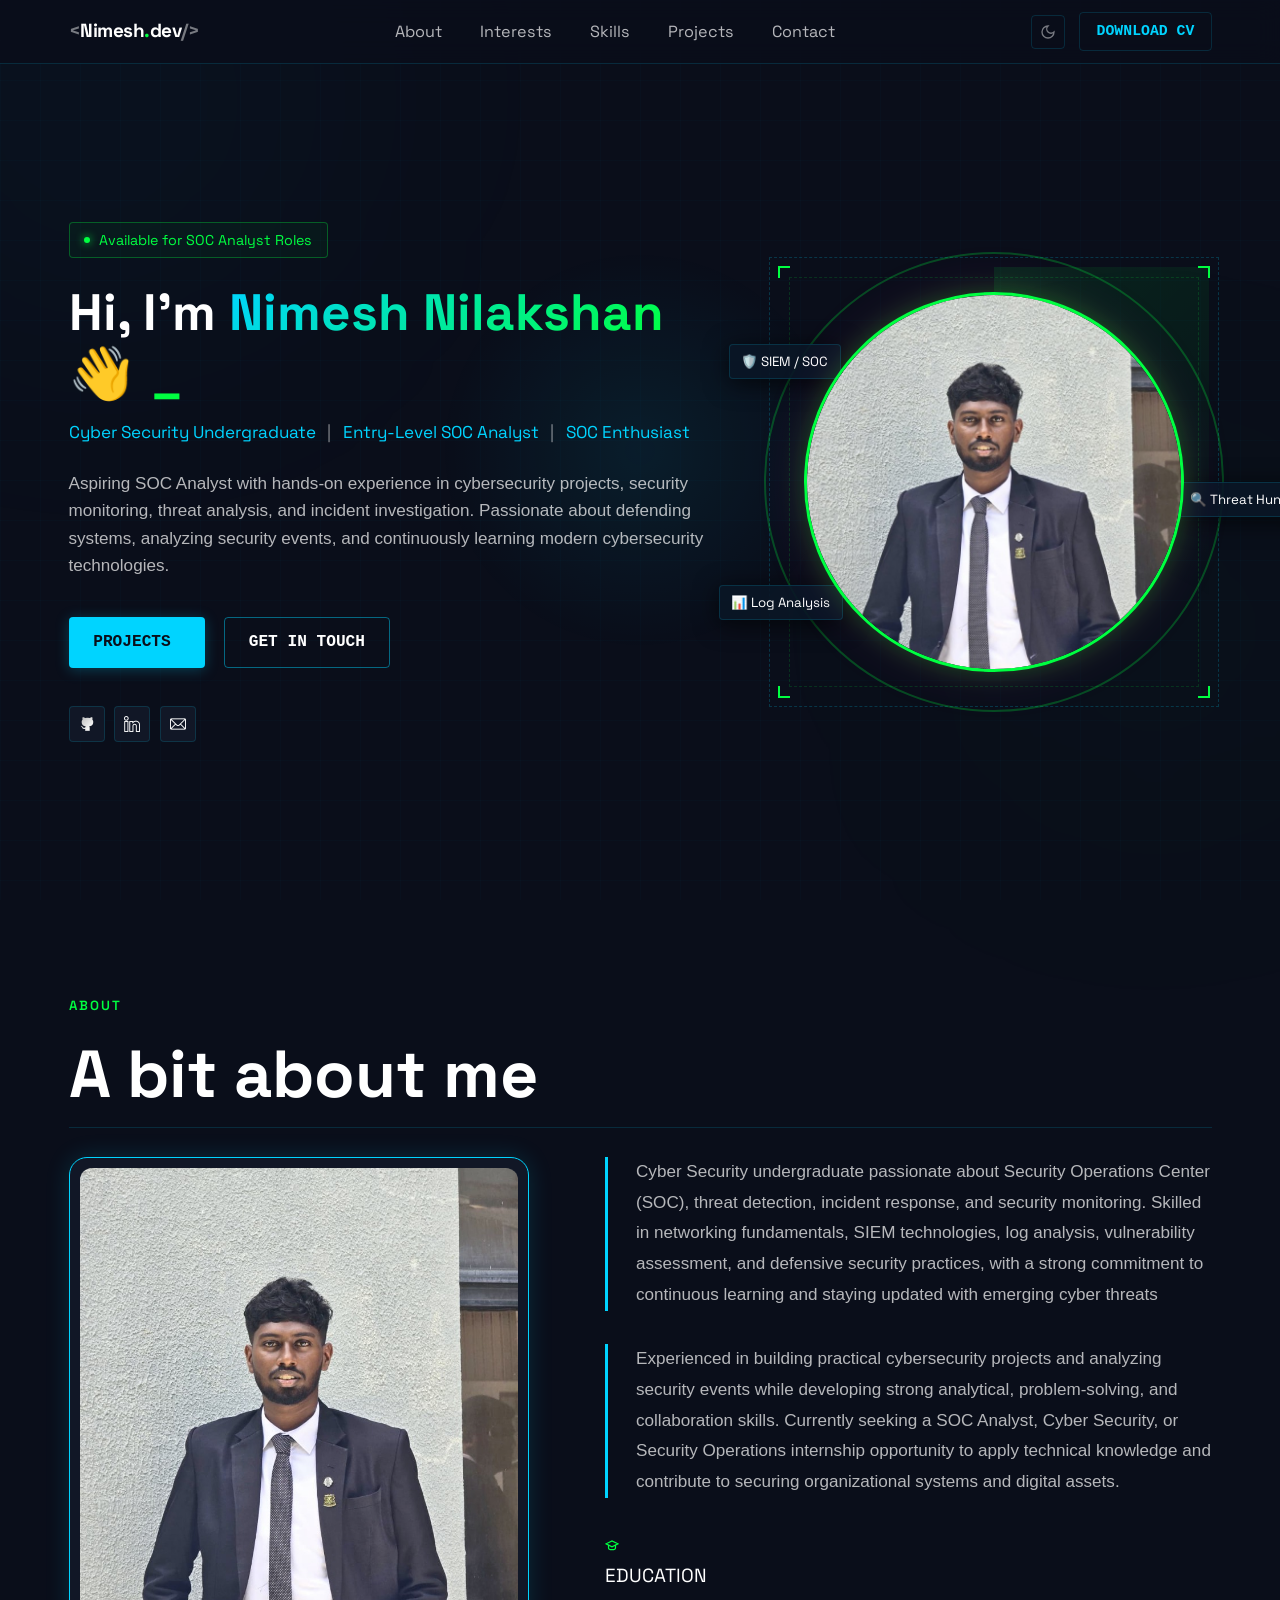
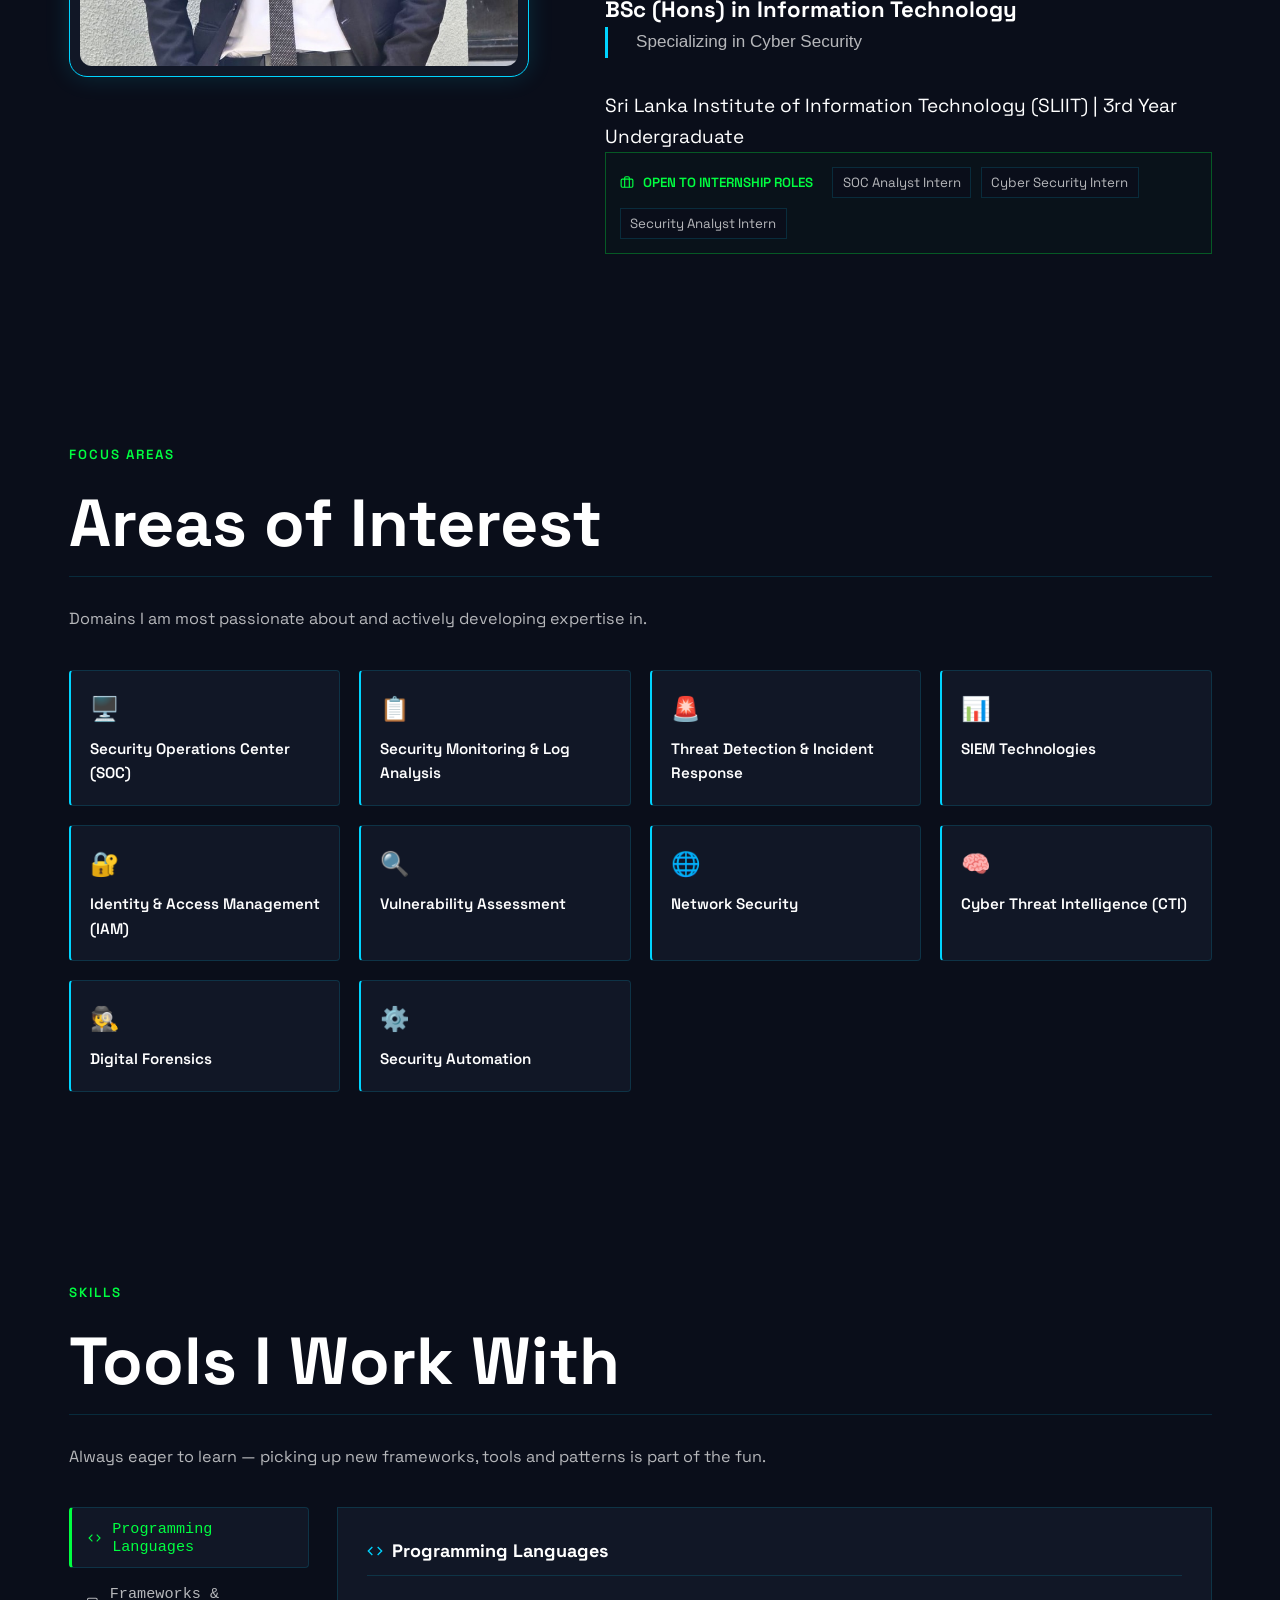
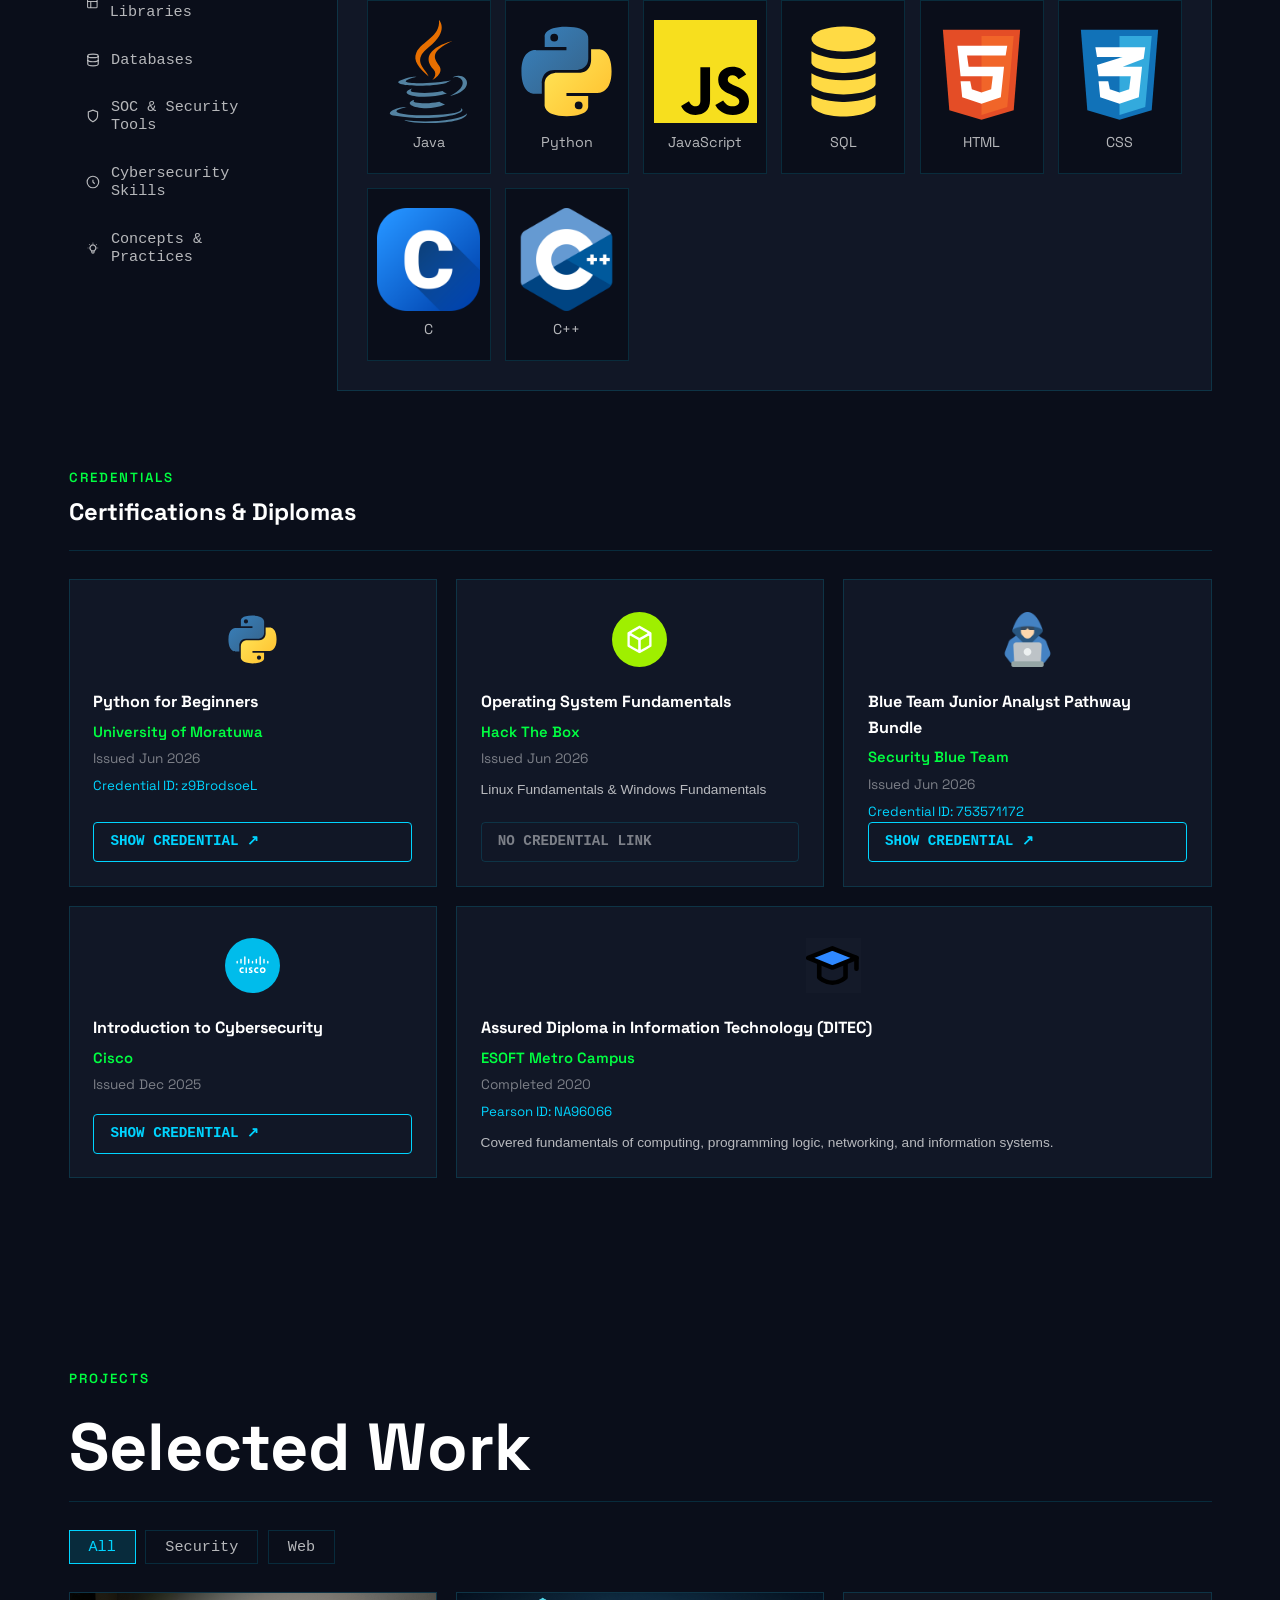
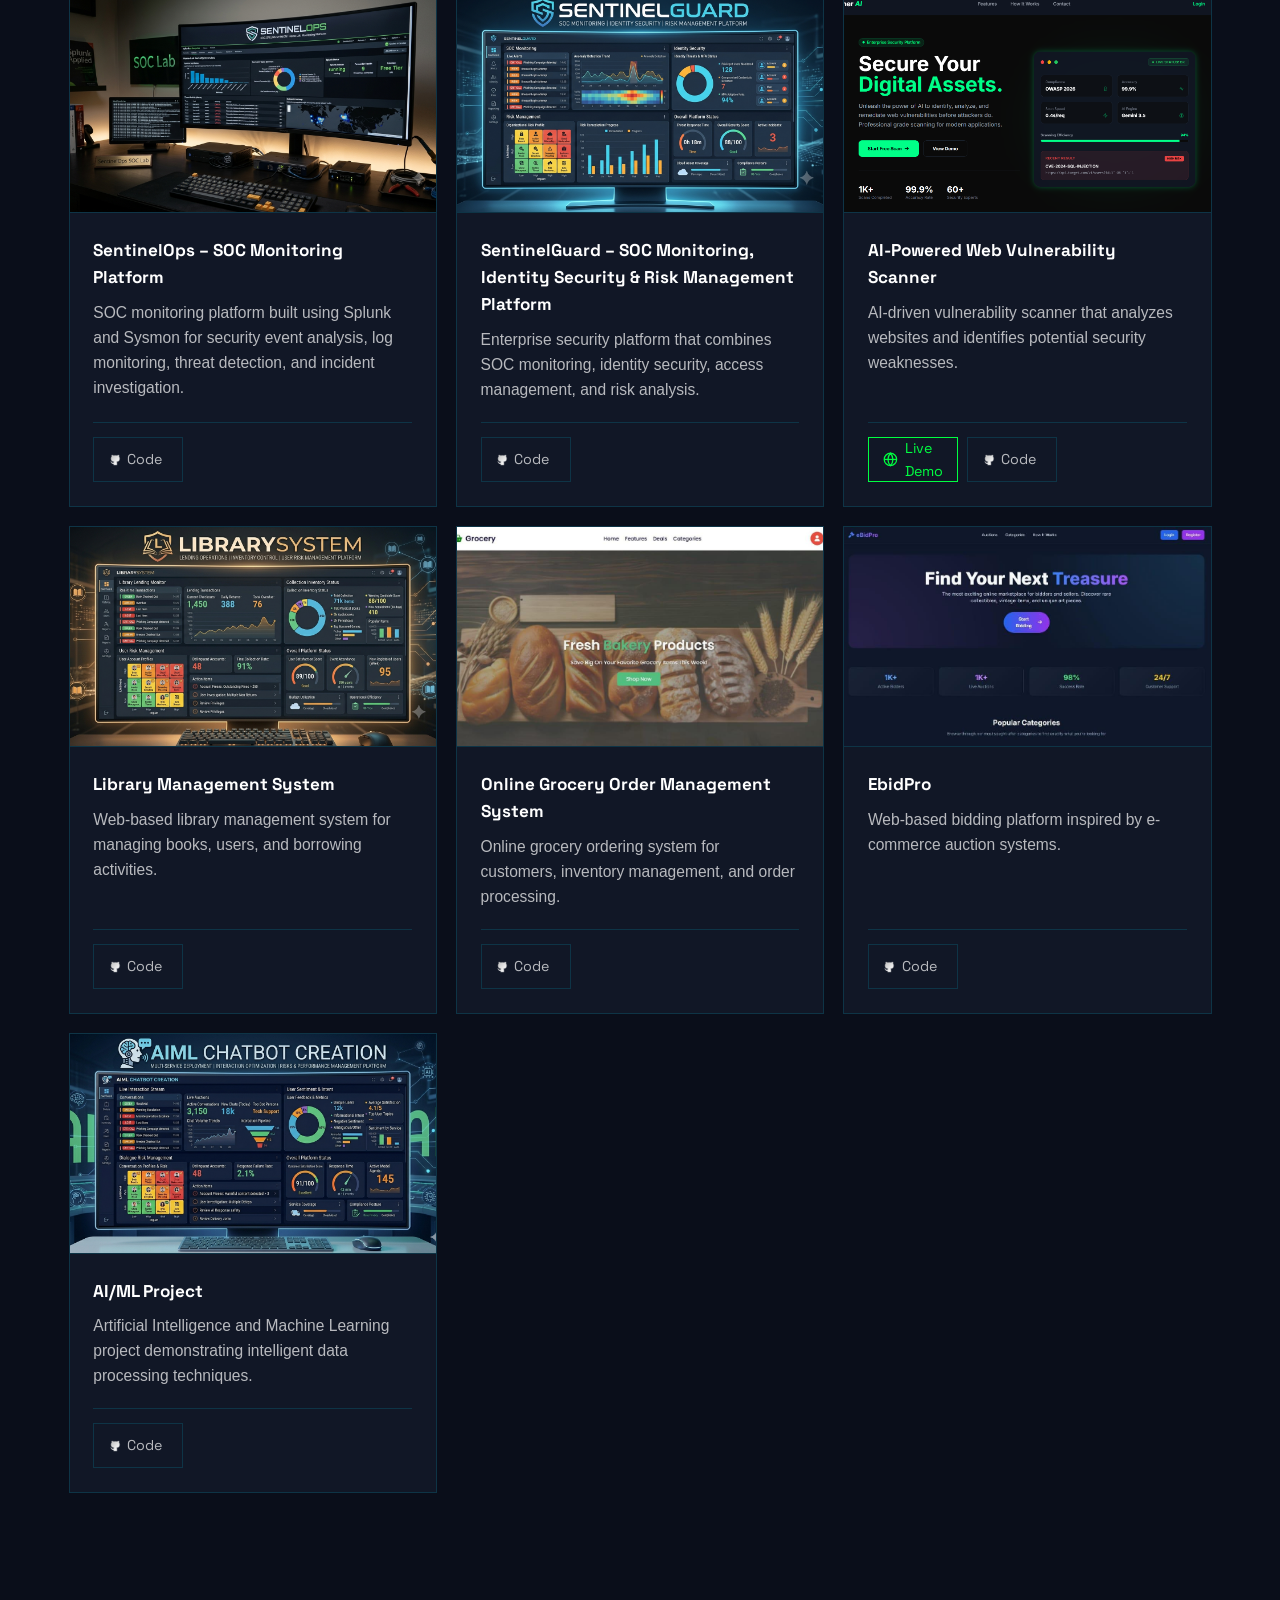
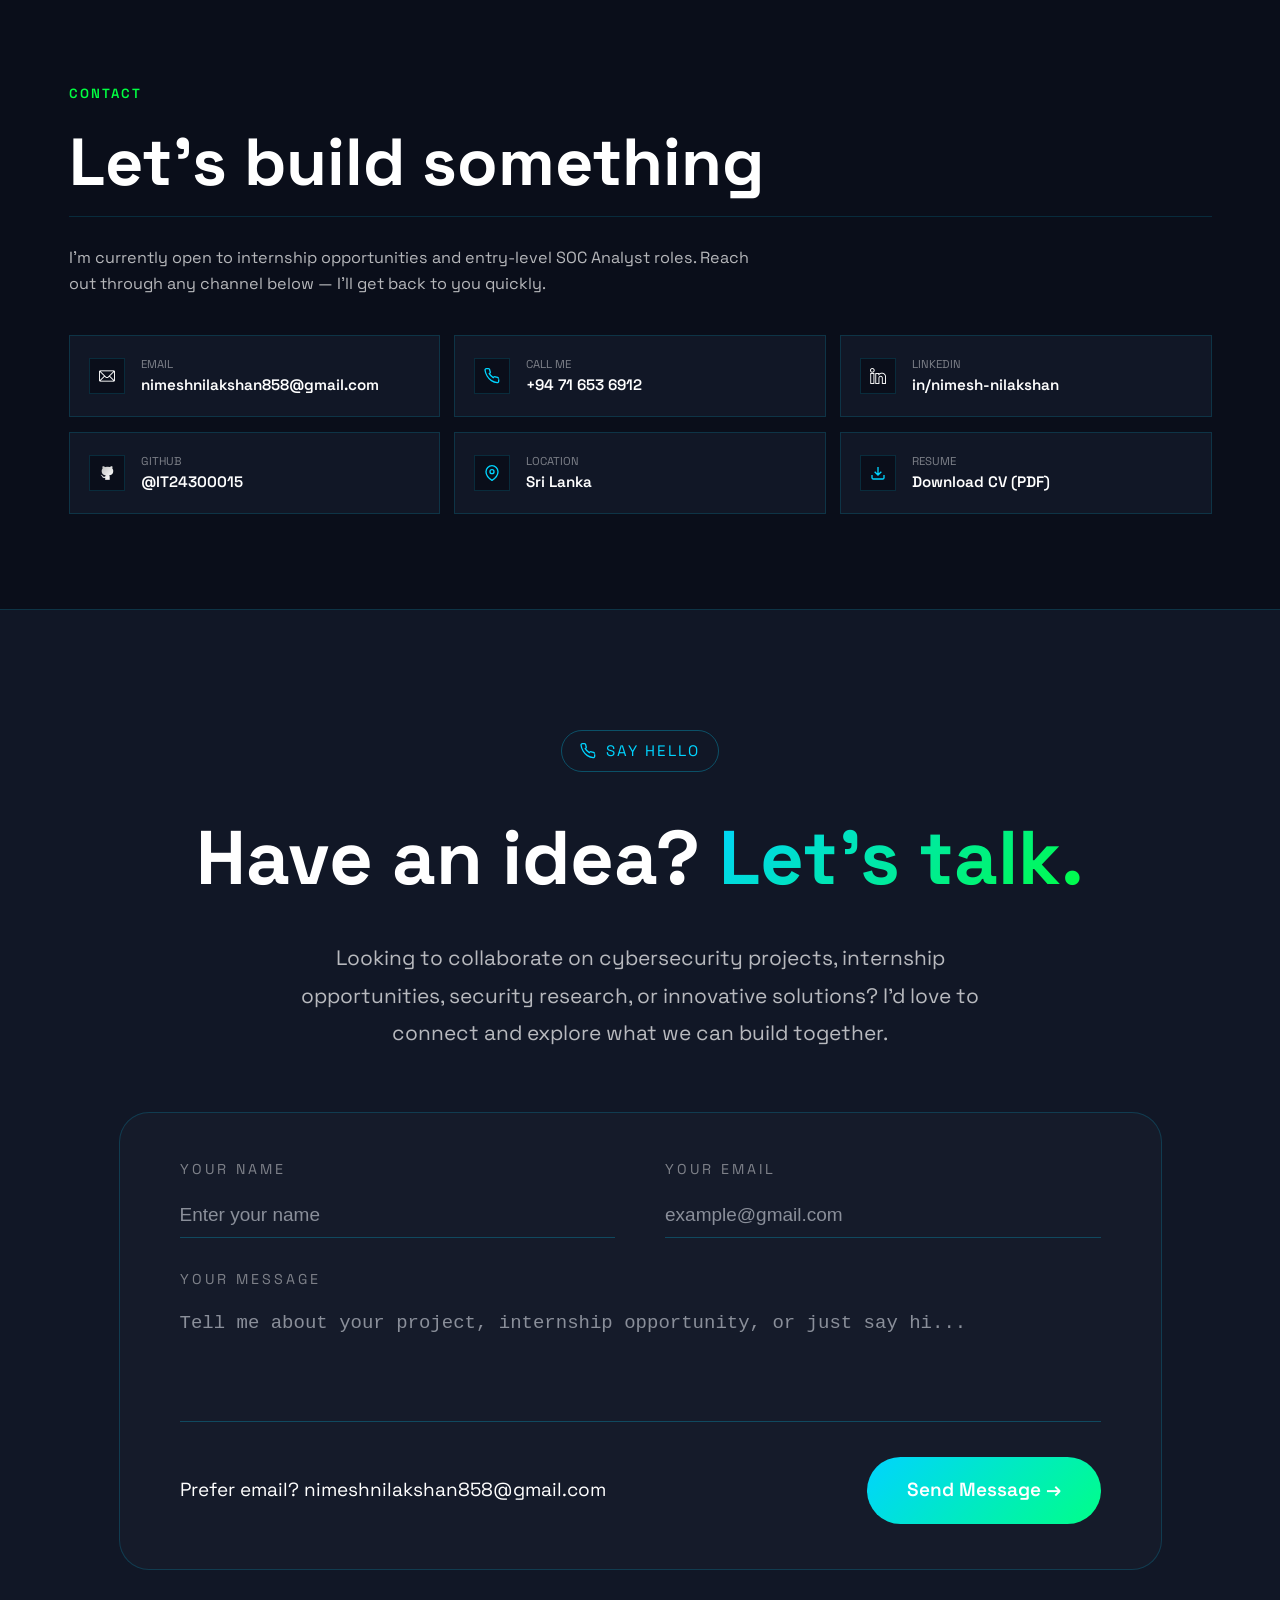
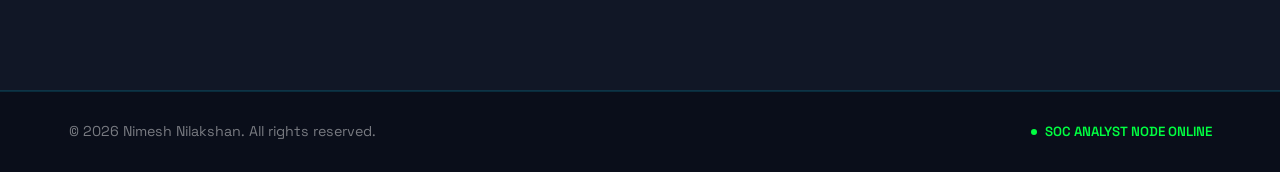
==== commit 2e3f16b7: "add the animation" ====
--- a/index.html
+++ b/index.html
@@ -13,6 +13,7 @@
         href="https://fonts.googleapis.com/css2?family=Space+Grotesk:wght@300;400;500;600;700&display=swap" rel="stylesheet"
         rel="stylesheet" />
     <link rel="stylesheet" href="style.css" />
+    <link rel="stylesheet" href="animation.css">
 </head>
 
 <body>
@@ -334,6 +335,14 @@
                                     <img src="./client/public/css.svg" alt="CSS">
                                     <span>CSS</span>
                                 </div>
+                                <div class="tool-card">
+                                    <img src="./client/public/c.png" alt="C">
+                                    <span>C</span>
+                                </div>
+                                <div class="tool-card">
+                                    <img src="./client/public/c++.png" alt="C++">
+                                    <span>C++</span>
+                                </div>
                             </div>
                         </div>
 
--- a/animation.css
+++ b/animation.css
@@ -0,0 +1,575 @@
+/* =======================================
+   2026 CYBERSECURITY PORTFOLIO MOTION
+======================================= */
+
+/* Smooth scrolling */
+
+html{
+scroll-behavior:smooth;
+}
+
+/* =======================================
+   CYBER GRID
+======================================= */
+
+.cyber-grid{
+
+position:fixed;
+
+inset:0;
+
+pointer-events:none;
+
+z-index:0;
+
+background-image:
+
+linear-gradient(rgba(0,212,255,.04) 1px,transparent 1px),
+
+linear-gradient(90deg,rgba(0,212,255,.04) 1px,transparent 1px);
+
+background-size:50px 50px;
+
+animation:gridMove 20s linear infinite;
+
+}
+
+@keyframes gridMove{
+
+0%{
+
+transform:translateY(0);
+
+}
+
+100%{
+
+transform:translateY(50px);
+
+}
+
+}
+
+/* =======================================
+   CYBER AURORA
+======================================= */
+
+.cyber-aurora{
+
+position:fixed;
+
+inset:-50%;
+
+pointer-events:none;
+
+z-index:0;
+
+background:
+
+radial-gradient(circle at 20% 20%,
+
+rgba(0,212,255,.08),
+
+transparent 30%),
+
+radial-gradient(circle at 80% 30%,
+
+rgba(0,255,65,.05),
+
+transparent 30%),
+
+radial-gradient(circle at 50% 80%,
+
+rgba(0,212,255,.06),
+
+transparent 30%);
+
+animation:auroraMove 25s linear infinite alternate;
+
+}
+
+@keyframes auroraMove{
+
+0%{
+
+transform:
+
+translate(0,0)
+
+rotate(0deg);
+
+}
+
+100%{
+
+transform:
+
+translate(-80px,-50px)
+
+rotate(12deg);
+
+}
+
+}
+
+/* =======================================
+   MOUSE SPOTLIGHT
+======================================= */
+
+body::before{
+
+content:"";
+
+position:fixed;
+
+width:100%;
+
+height:100%;
+
+top:0;
+
+left:0;
+
+pointer-events:none;
+
+z-index:1;
+
+background:
+
+radial-gradient(
+
+400px circle at var(--x,50%) var(--y,50%),
+
+rgba(0,212,255,.08),
+
+transparent 50%
+
+);
+
+}
+
+/* =======================================
+   HERO FLOAT
+======================================= */
+
+.avatar-frame{
+
+animation:heroFloat 6s ease infinite;
+
+}
+
+@keyframes heroFloat{
+
+0%,100%{
+
+transform:translateY(0);
+
+}
+
+50%{
+
+transform:translateY(-12px);
+
+}
+
+}
+
+/* =======================================
+   RADAR PULSE
+======================================= */
+
+.avatar-frame::after{
+
+content:"";
+
+position:absolute;
+
+inset:-15px;
+
+border-radius:50%;
+
+border:2px solid rgba(0,255,65,.25);
+
+animation:radarPulse 3s infinite;
+
+}
+
+@keyframes radarPulse{
+
+0%{
+
+transform:scale(.95);
+
+opacity:1;
+
+}
+
+100%{
+
+transform:scale(1.15);
+
+opacity:0;
+
+}
+
+}
+
+/* =======================================
+   TERMINAL CURSOR
+======================================= */
+
+.hero-heading::after{
+
+content:"_";
+
+color:#00FF41;
+
+margin-left:5px;
+
+animation:cursorBlink .8s infinite;
+
+}
+
+@keyframes cursorBlink{
+
+50%{
+
+opacity:0;
+
+}
+
+}
+
+/* =======================================
+   PREMIUM CARDS
+======================================= */
+
+.interest-card,
+
+.proj-card,
+
+.cert-card,
+
+.tool-card,
+
+.about-badge-card{
+
+position:relative;
+
+overflow:hidden;
+
+transition:
+
+transform .35s ease,
+
+box-shadow .35s ease;
+
+}
+
+.interest-card:hover,
+
+.proj-card:hover,
+
+.cert-card:hover,
+
+.tool-card:hover,
+
+.about-badge-card:hover{
+
+transform:translateY(-10px);
+
+box-shadow:
+
+0 20px 40px rgba(0,0,0,.3),
+
+0 0 25px rgba(0,212,255,.15);
+
+}
+
+/* =======================================
+   LIGHT SWEEP
+======================================= */
+
+.interest-card::before,
+
+.proj-card::before,
+
+.cert-card::before{
+
+content:"";
+
+position:absolute;
+
+top:-100%;
+
+left:-60%;
+
+width:60%;
+
+height:300%;
+
+background:
+
+linear-gradient(
+
+90deg,
+
+transparent,
+
+rgba(255,255,255,.08),
+
+transparent
+
+);
+
+transform:rotate(25deg);
+
+opacity:0;
+
+transition:.8s;
+
+}
+
+.interest-card:hover::before,
+
+.proj-card:hover::before,
+
+.cert-card:hover::before{
+
+left:150%;
+
+opacity:1;
+
+}
+
+/* =======================================
+   BUTTON SHINE
+======================================= */
+
+.btn{
+
+position:relative;
+
+overflow:hidden;
+
+}
+
+.btn::before{
+
+content:"";
+
+position:absolute;
+
+top:0;
+
+left:-100%;
+
+width:100%;
+
+height:100%;
+
+background:
+
+linear-gradient(
+
+90deg,
+
+transparent,
+
+rgba(255,255,255,.2),
+
+transparent
+
+);
+
+transition:.7s;
+
+}
+
+.btn:hover::before{
+
+left:100%;
+
+}
+
+/* =======================================
+   NAVBAR UNDERLINE
+======================================= */
+
+.nav-link{
+
+position:relative;
+
+overflow:hidden;
+
+}
+
+.nav-link::before{
+
+content:"";
+
+position:absolute;
+
+bottom:0;
+
+left:-100%;
+
+width:100%;
+
+height:2px;
+
+background:#00D4FF;
+
+transition:.4s;
+
+}
+
+.nav-link:hover::before{
+
+left:0;
+
+}
+
+/* =======================================
+   SECTION TITLE GLOW
+======================================= */
+
+.section-title{
+
+animation:titleGlow 4s ease infinite alternate;
+
+}
+
+@keyframes titleGlow{
+
+0%{
+
+text-shadow:none;
+
+}
+
+100%{
+
+text-shadow:
+
+0 0 18px rgba(0,212,255,.25);
+
+}
+
+}
+
+/* =======================================
+   FLOATING CHIPS
+======================================= */
+
+.float-chip{
+
+animation:floatChip 4s ease infinite;
+
+}
+
+.chip-2{
+
+animation-delay:1s;
+
+}
+
+.chip-3{
+
+animation-delay:2s;
+
+}
+
+@keyframes floatChip{
+
+0%,100%{
+
+transform:translateY(0);
+
+}
+
+50%{
+
+transform:translateY(-10px);
+
+}
+
+}
+
+/* =======================================
+   IMAGE ZOOM
+======================================= */
+
+.about-img-frame img,
+
+.avatar-img,
+
+.proj-img{
+
+transition:transform .5s ease;
+
+}
+
+.about-img-frame:hover img,
+
+.avatar-frame:hover .avatar-img,
+
+.proj-card:hover .proj-img{
+
+transform:scale(1.05);
+
+}
+
+/* =======================================
+   SCROLLBAR
+======================================= */
+
+::-webkit-scrollbar{
+
+width:8px;
+
+}
+
+::-webkit-scrollbar-track{
+
+background:#0A0E1A;
+
+}
+
+::-webkit-scrollbar-thumb{
+
+background:#00D4FF;
+
+border-radius:20px;
+
+}
+
+::-webkit-scrollbar-thumb:hover{
+
+background:#00FF41;
+
+}
+
+/* =======================================
+   MOBILE OPTIMIZATION
+======================================= */
+
+@media(max-width:768px){
+
+.cyber-grid,
+
+.cyber-aurora,
+
+body::before{
+
+display:none;
+
+}
+
+.avatar-frame{
+
+animation:none;
+
+}
+
+}
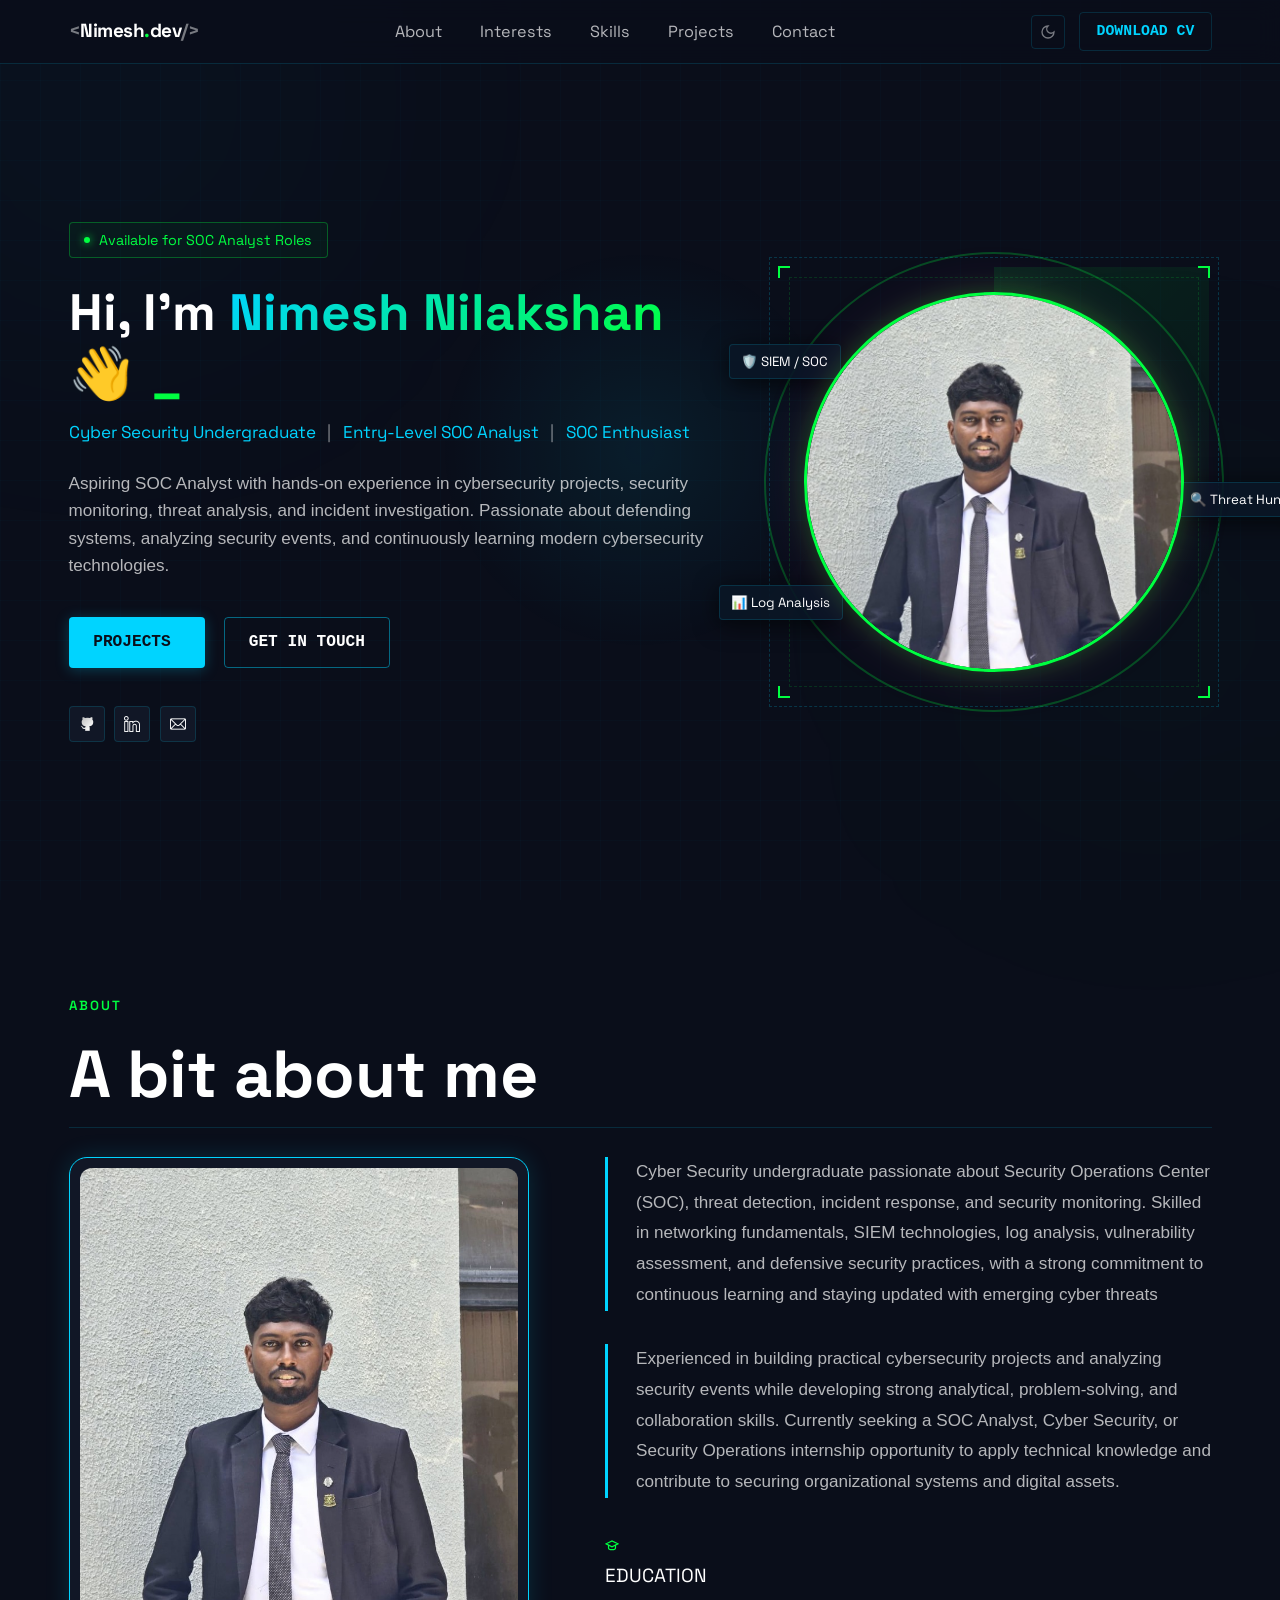
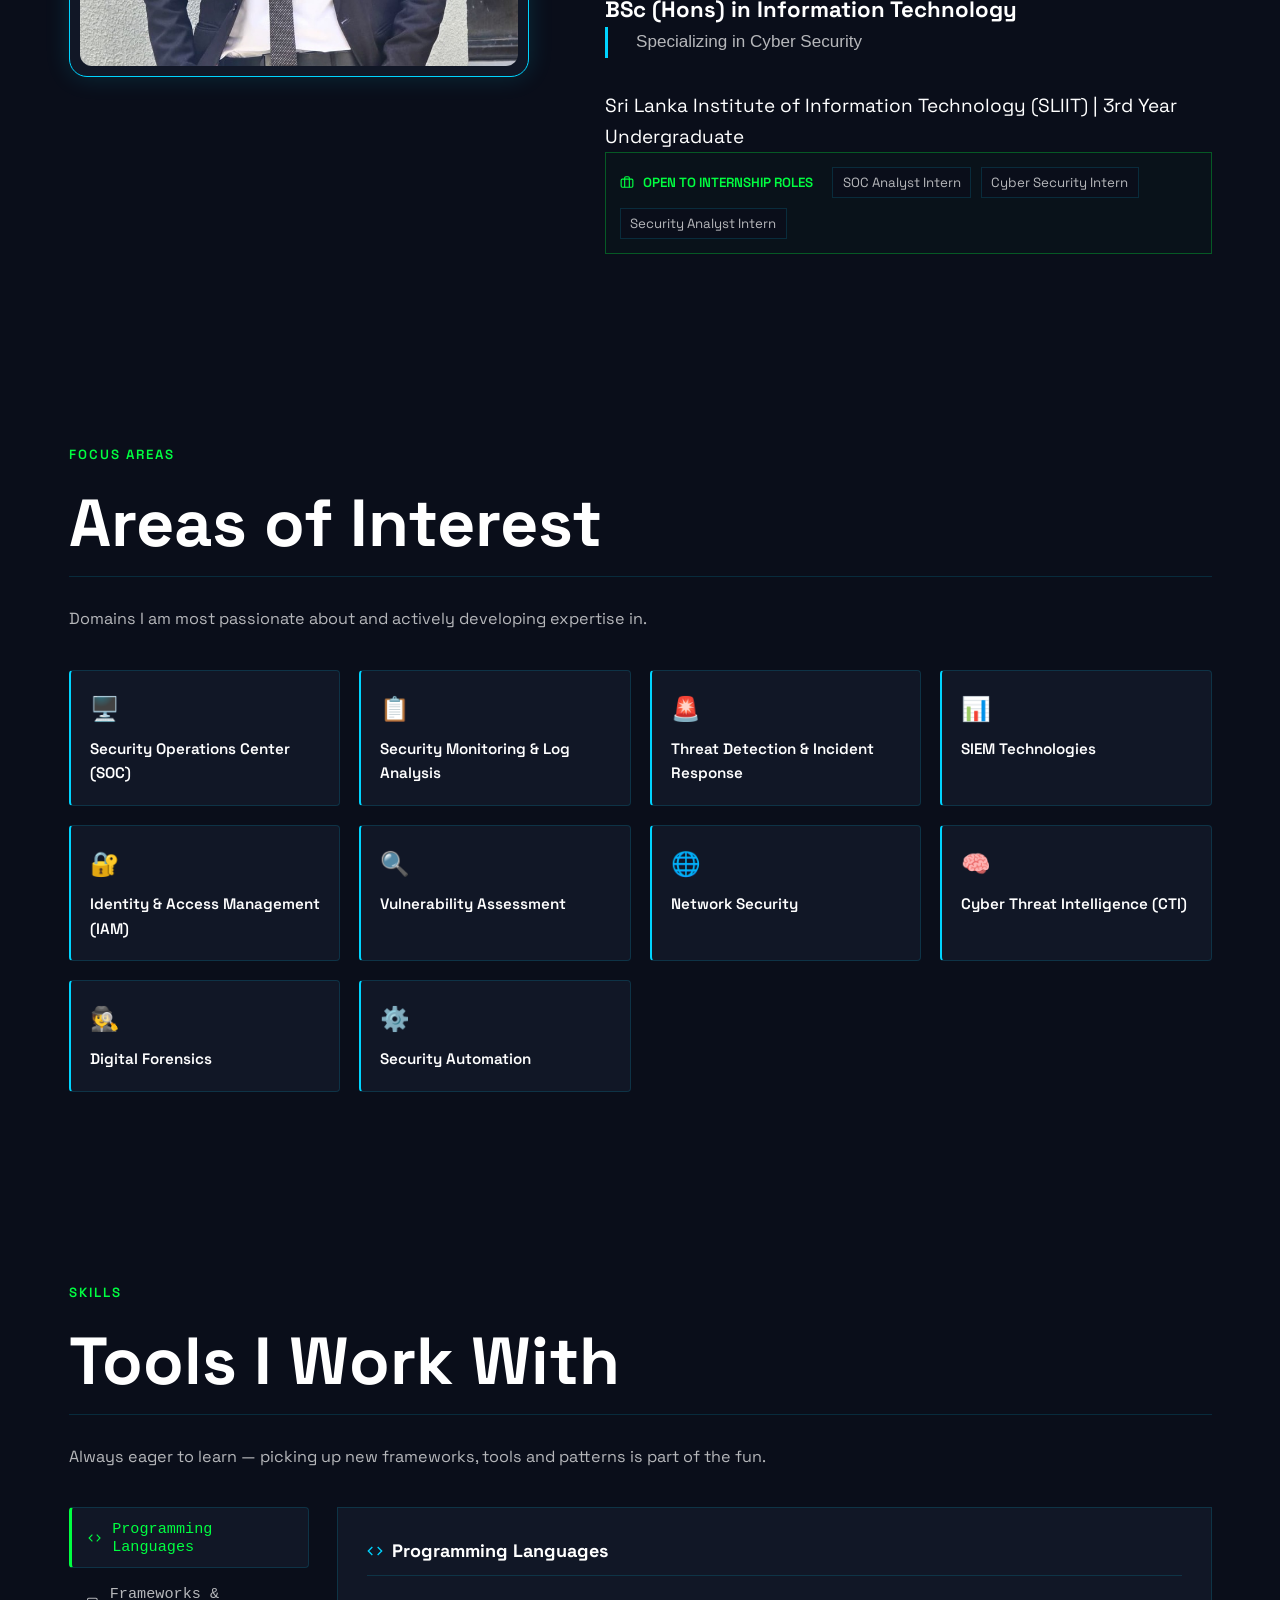
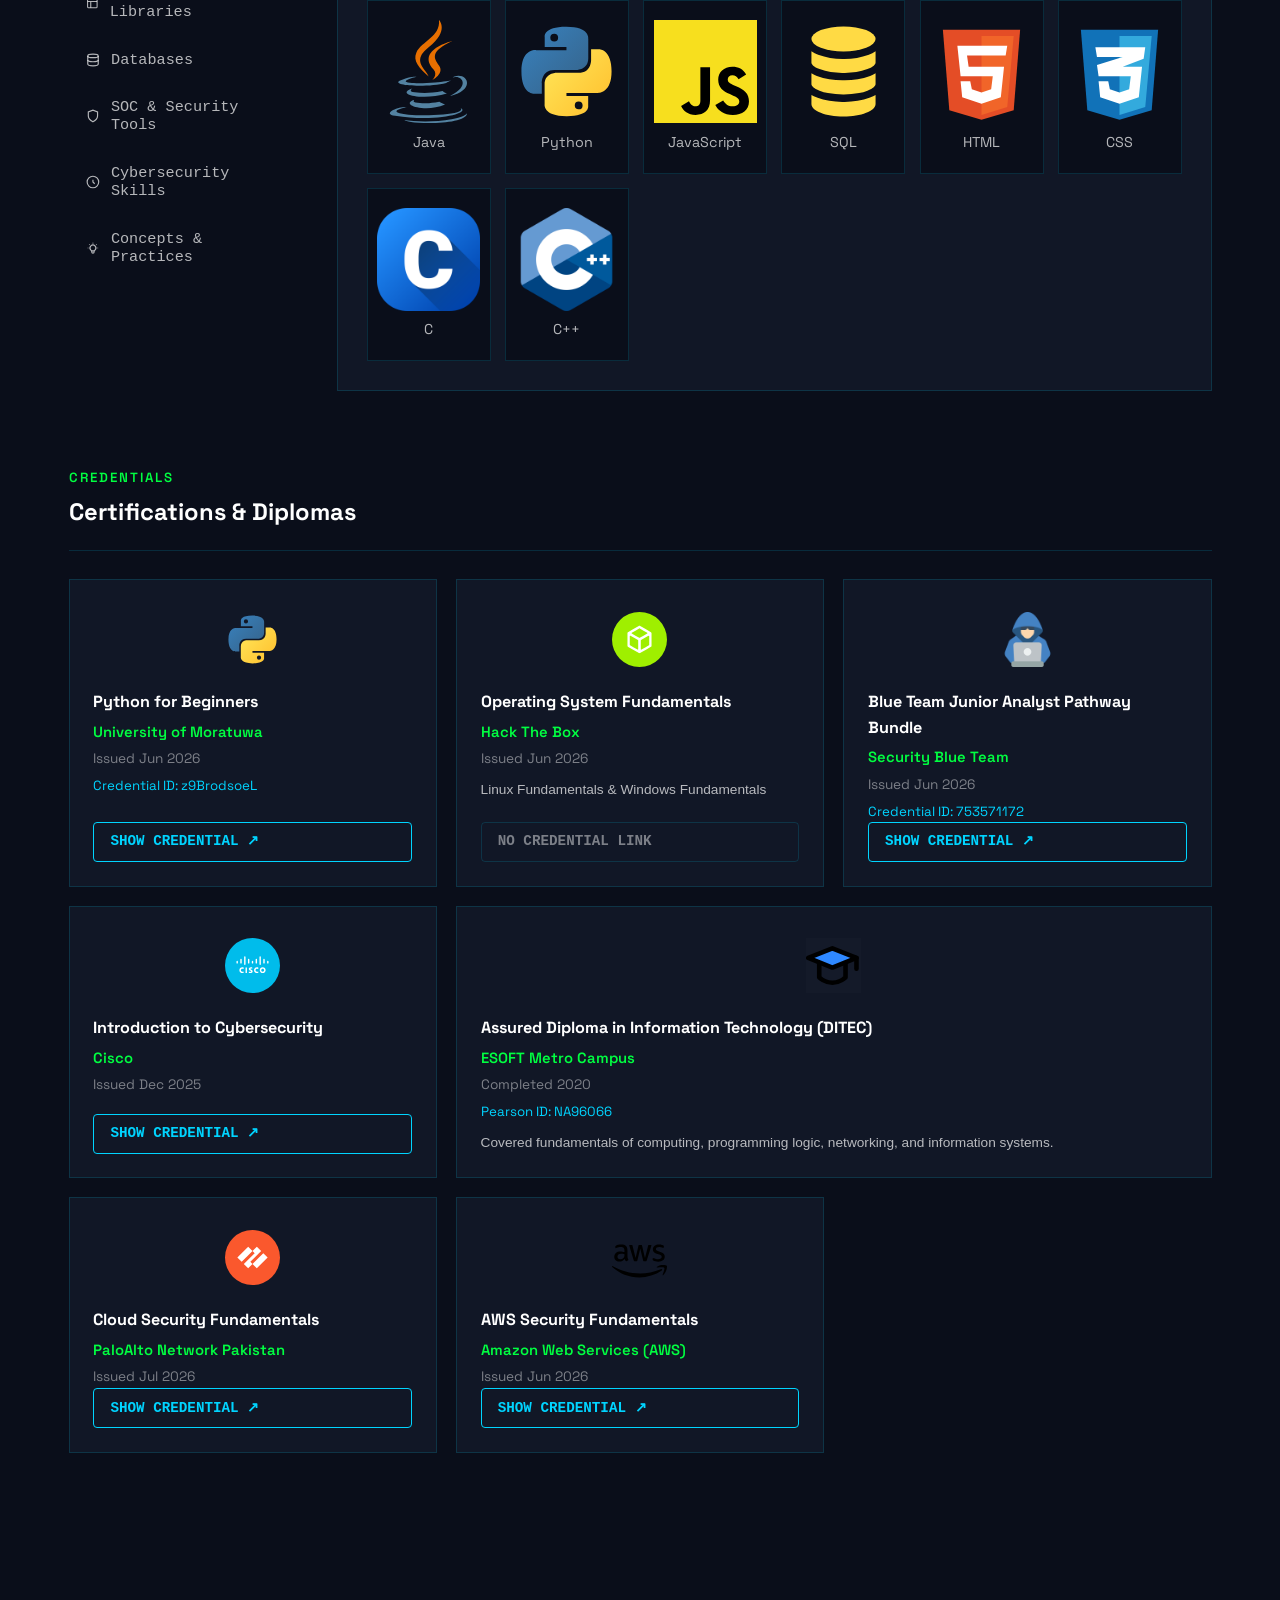
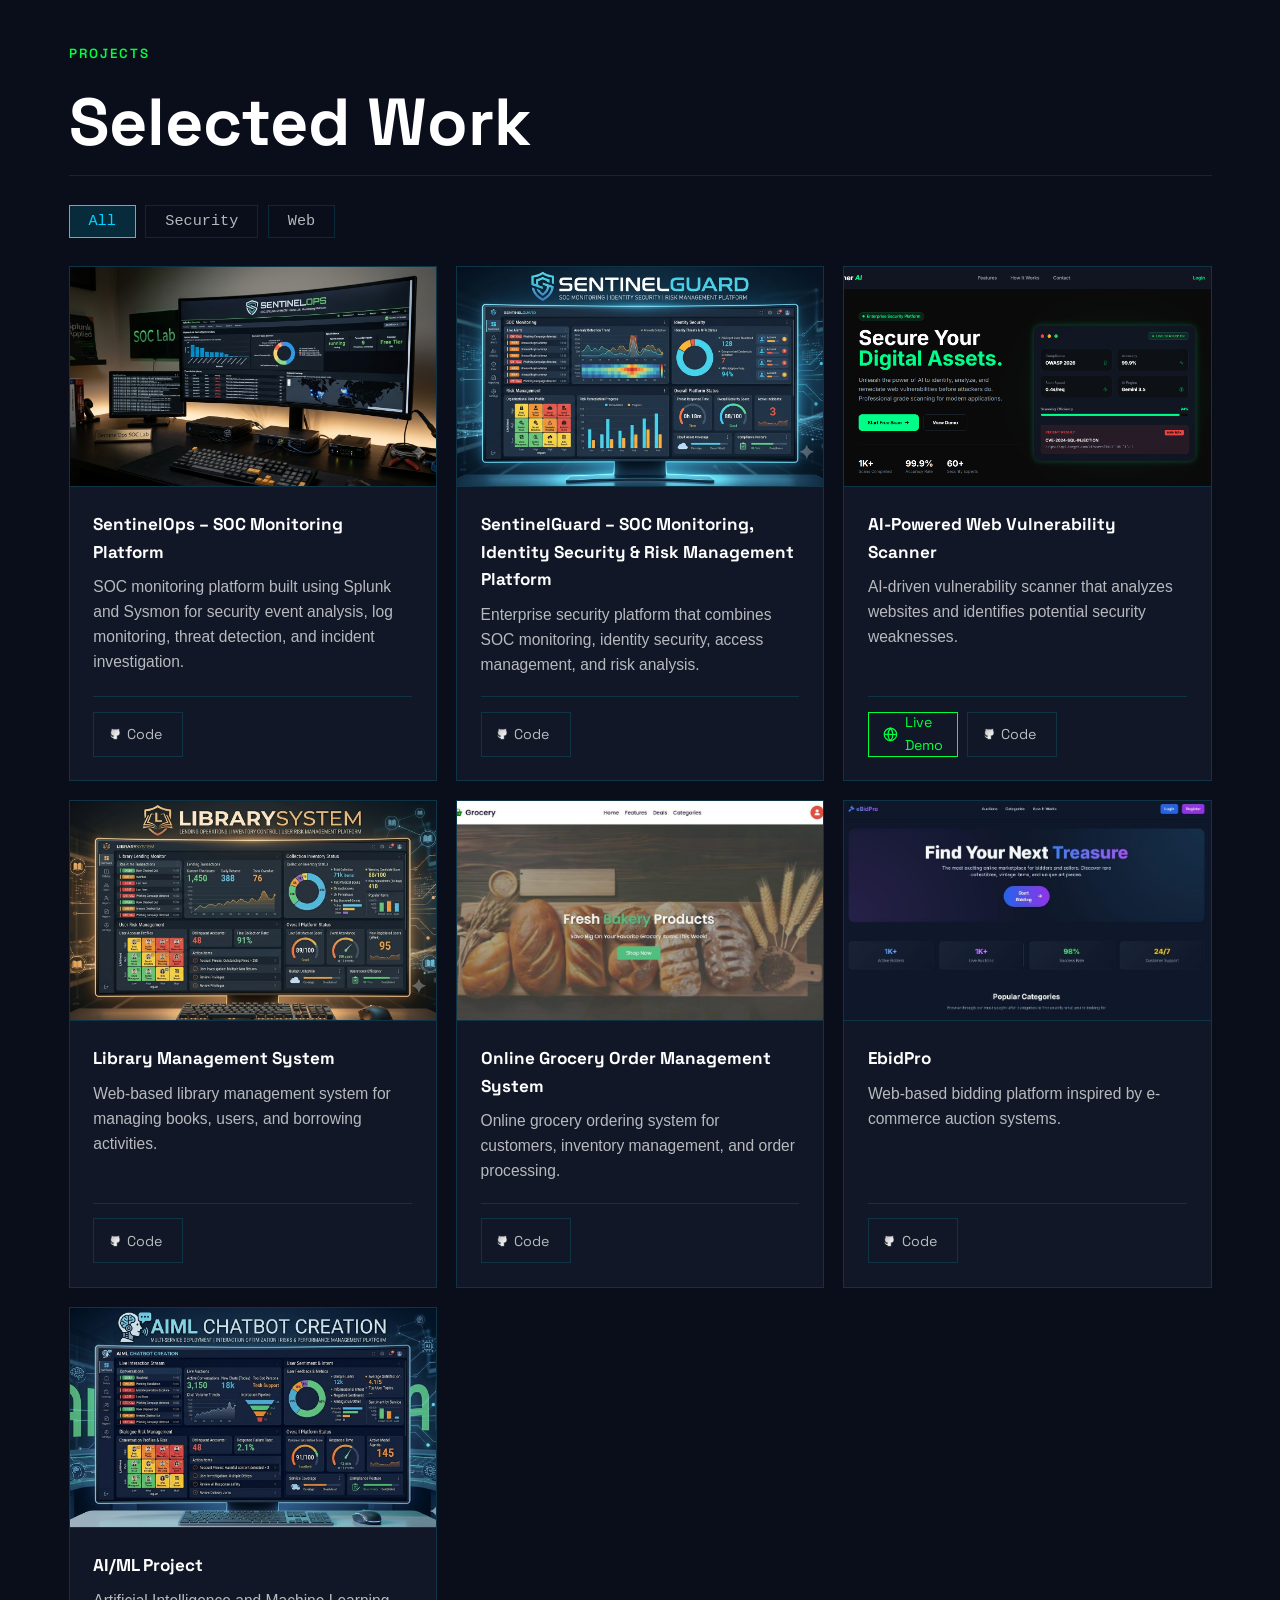
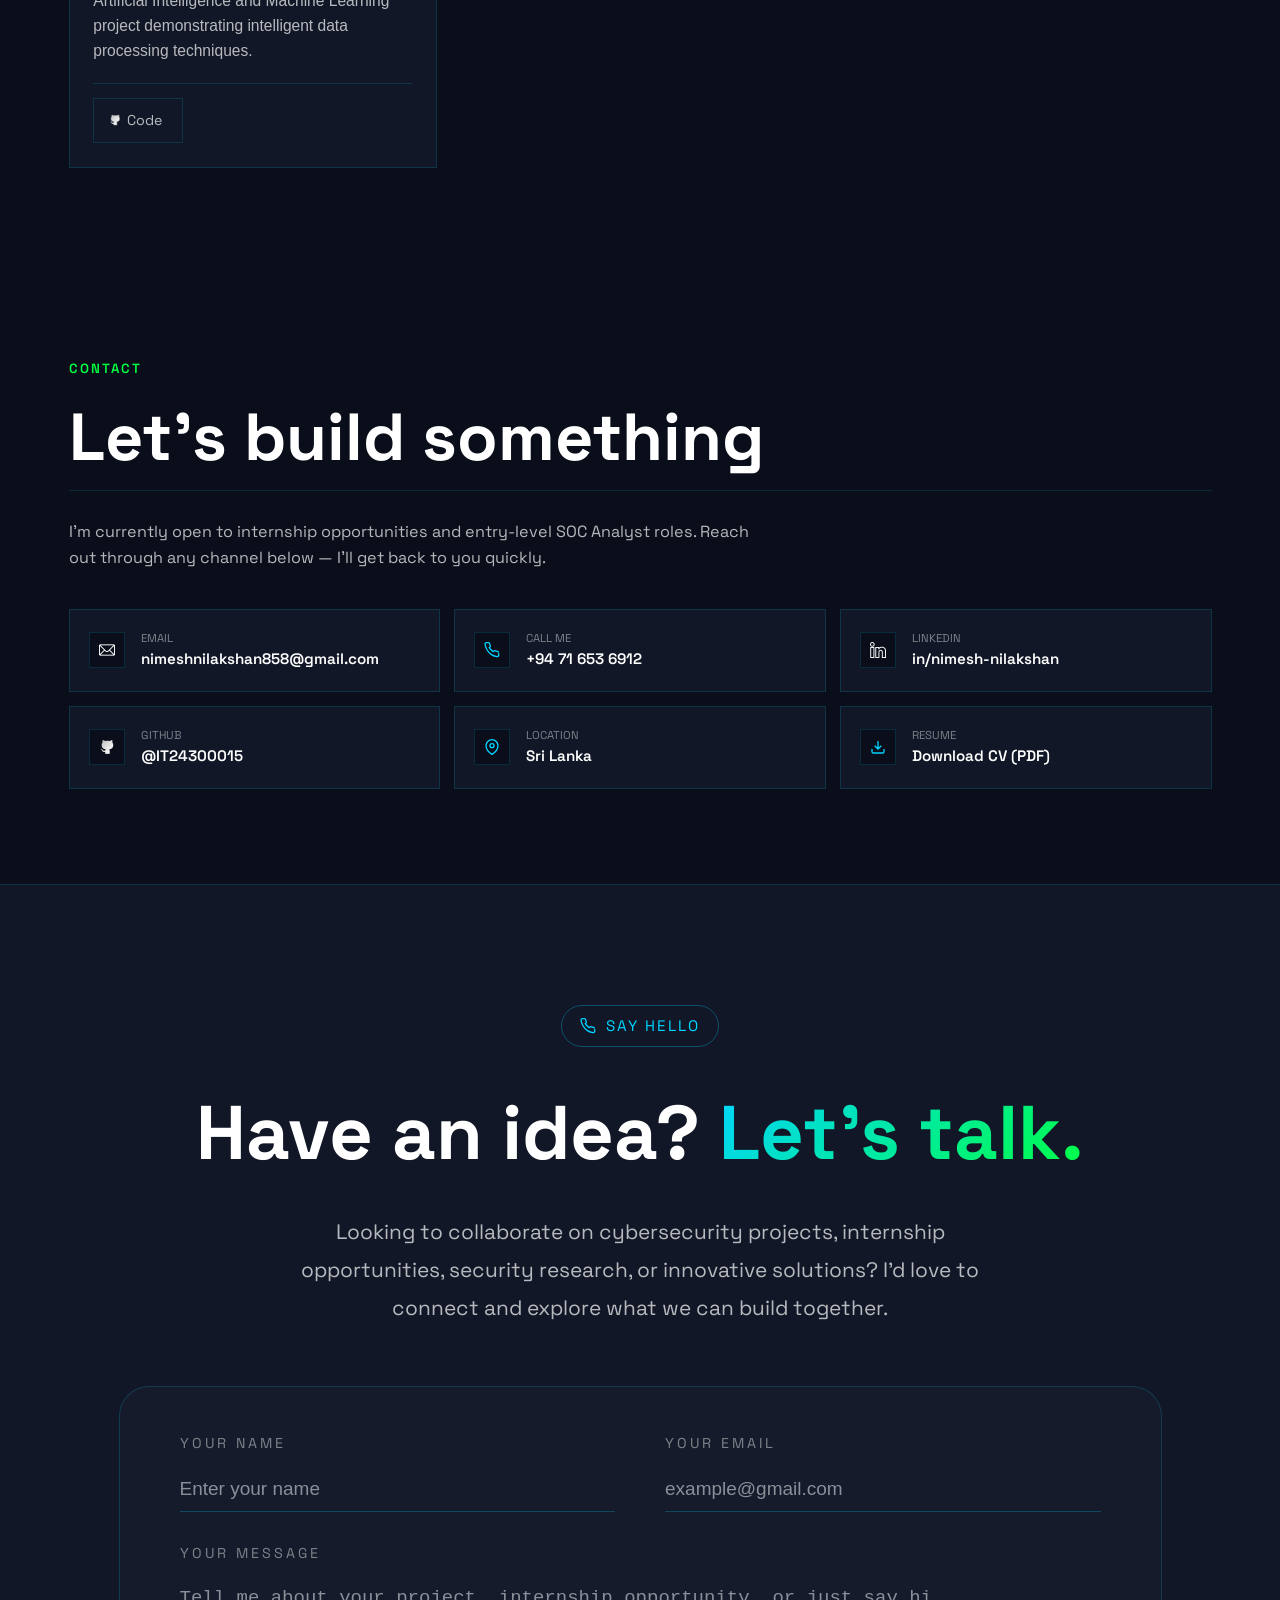
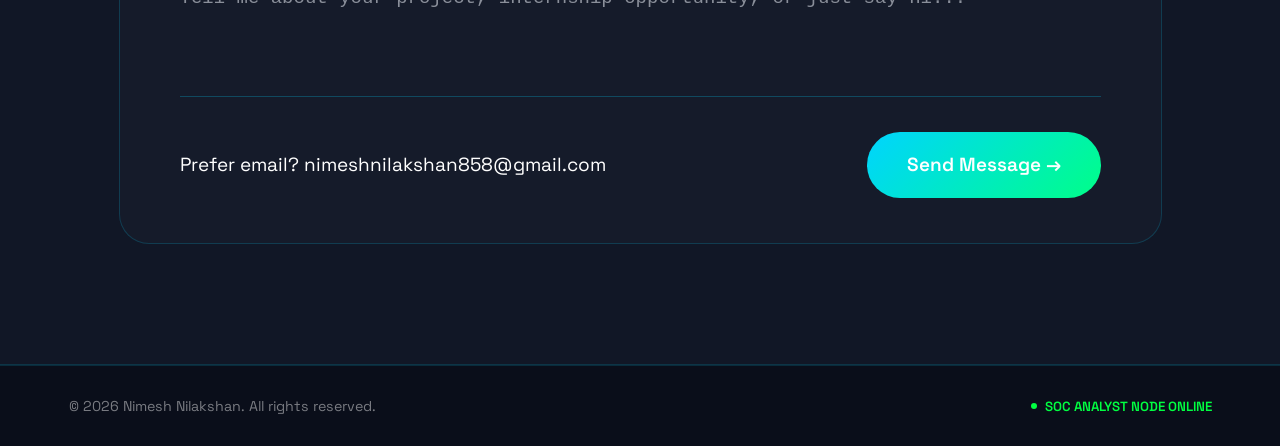
==== commit d3827782: "add new one" ====
--- a/index.html
+++ b/index.html
@@ -562,8 +562,33 @@
                                 <p class="cert-id">Pearson ID: NA96066</p>
                                 <p class="cert-note">Covered fundamentals of computing, programming logic, networking,
                                     and information systems.</p>
-                    </div><!-- /certs-grid -->
+                    </div>
+                    <!-- /certs-grid -->
                 </div>
+
+                        <!-- Cert 6 -->
+                        <div class="cert-card">
+                            <div class="cert-icon"><img src="./client/public/palo alto networks.svg" alt="hacker"></div>
+                            <div class="cert-body">
+                                <h4 class="cert-title">Cloud Security Fundamentals</h4>
+                                <p class="cert-org">PaloAlto Network Pakistan</p>
+                                <p class="cert-meta">Issued Jul 2026</p>
+                            </div>
+                            <a href="https://learn.paloaltonetworks.com/learn/courses/12439/palo-alto-networks-academy-cloud-security-fundamentals" target="_blank" rel="noopener"
+                                class="btn btn-cert">Show Credential ↗</a>
+                        </div>
+
+                         <!-- Cert 7 -->
+                        <div class="cert-card">
+                            <div class="cert-icon"><img src="./client/public/aws.svg" alt="hacker"></div>
+                            <div class="cert-body">
+                                <h4 class="cert-title">AWS Security Fundamentals</h4>
+                                <p class="cert-org">Amazon Web Services (AWS)</p>
+                                <p class="cert-meta">Issued Jun 2026</p>
+                            </div>
+                            <a href="https://skillbuilder.aws/5b43015d-8b62-4a1b-bb26-8ff9c37560f6" target="_blank" rel="noopener"
+                                class="btn btn-cert">Show Credential ↗</a>
+                        </div>
             </div>
         </section>
 
